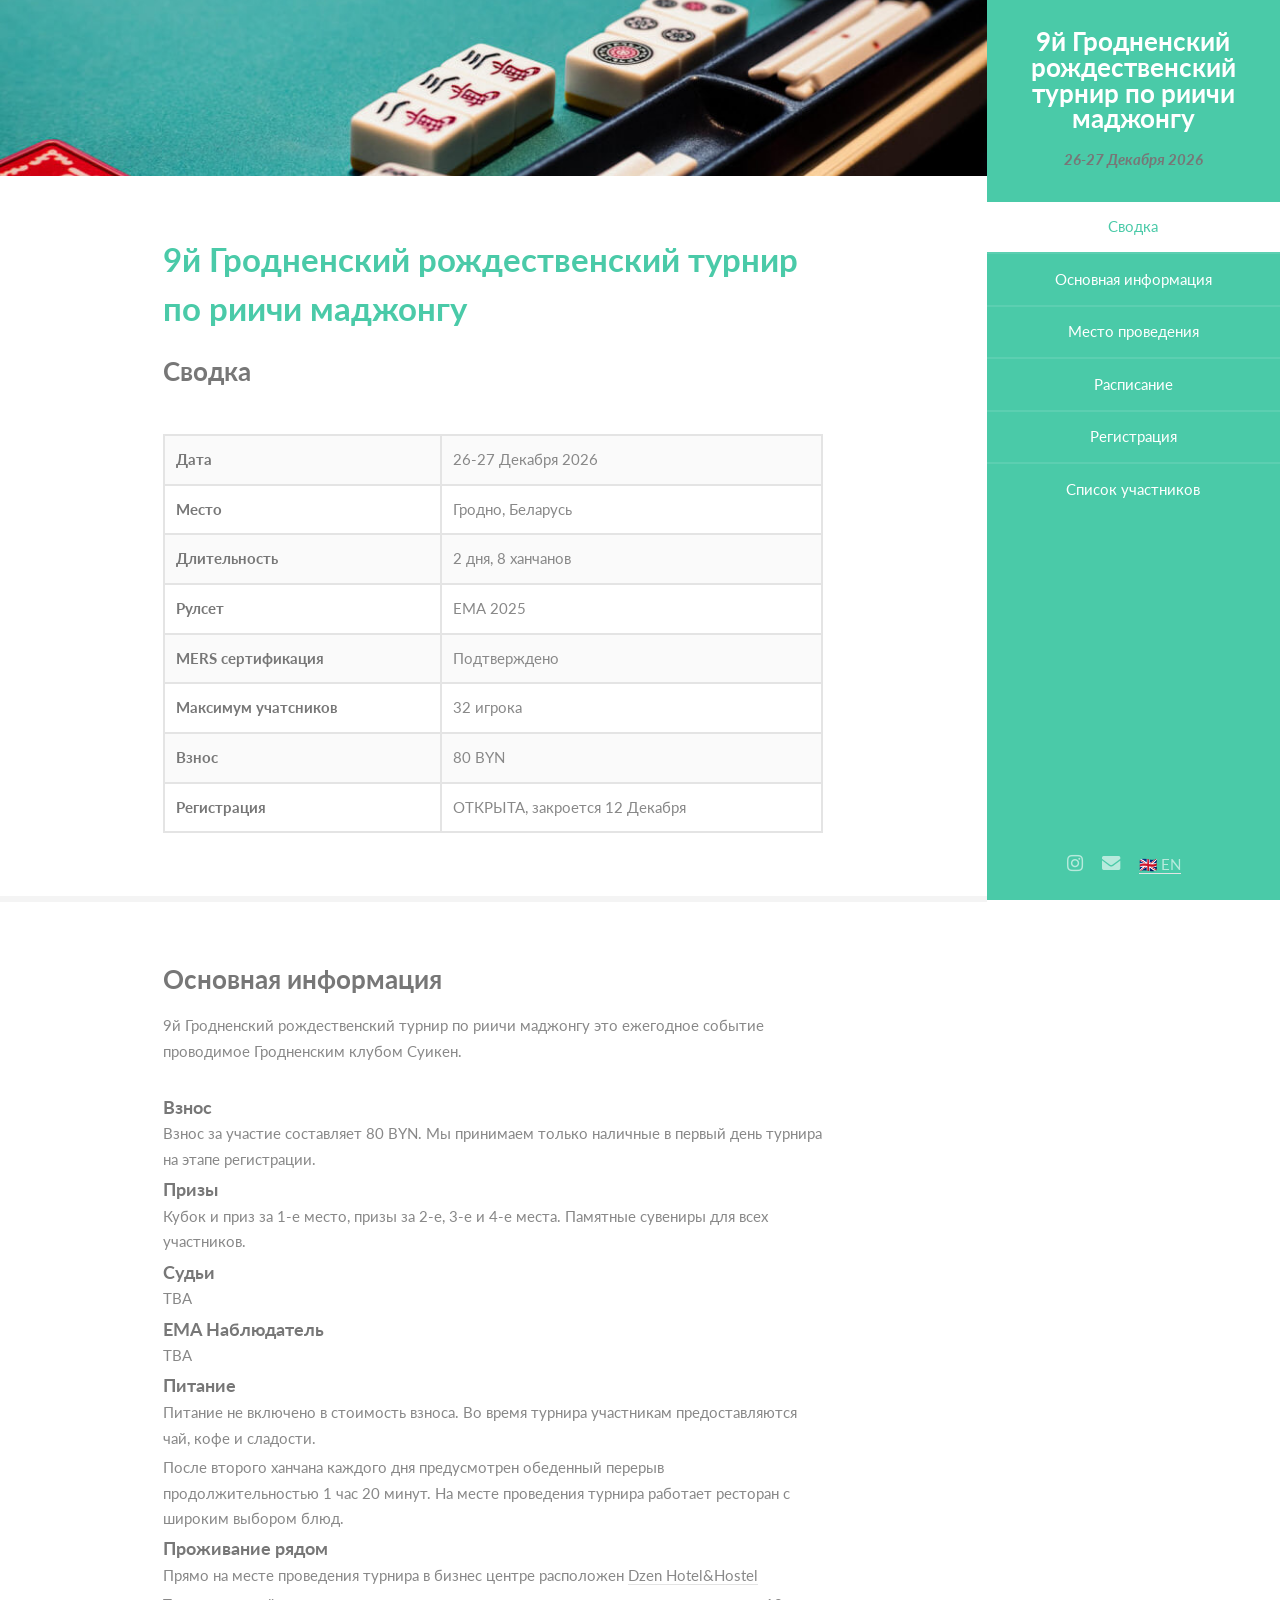
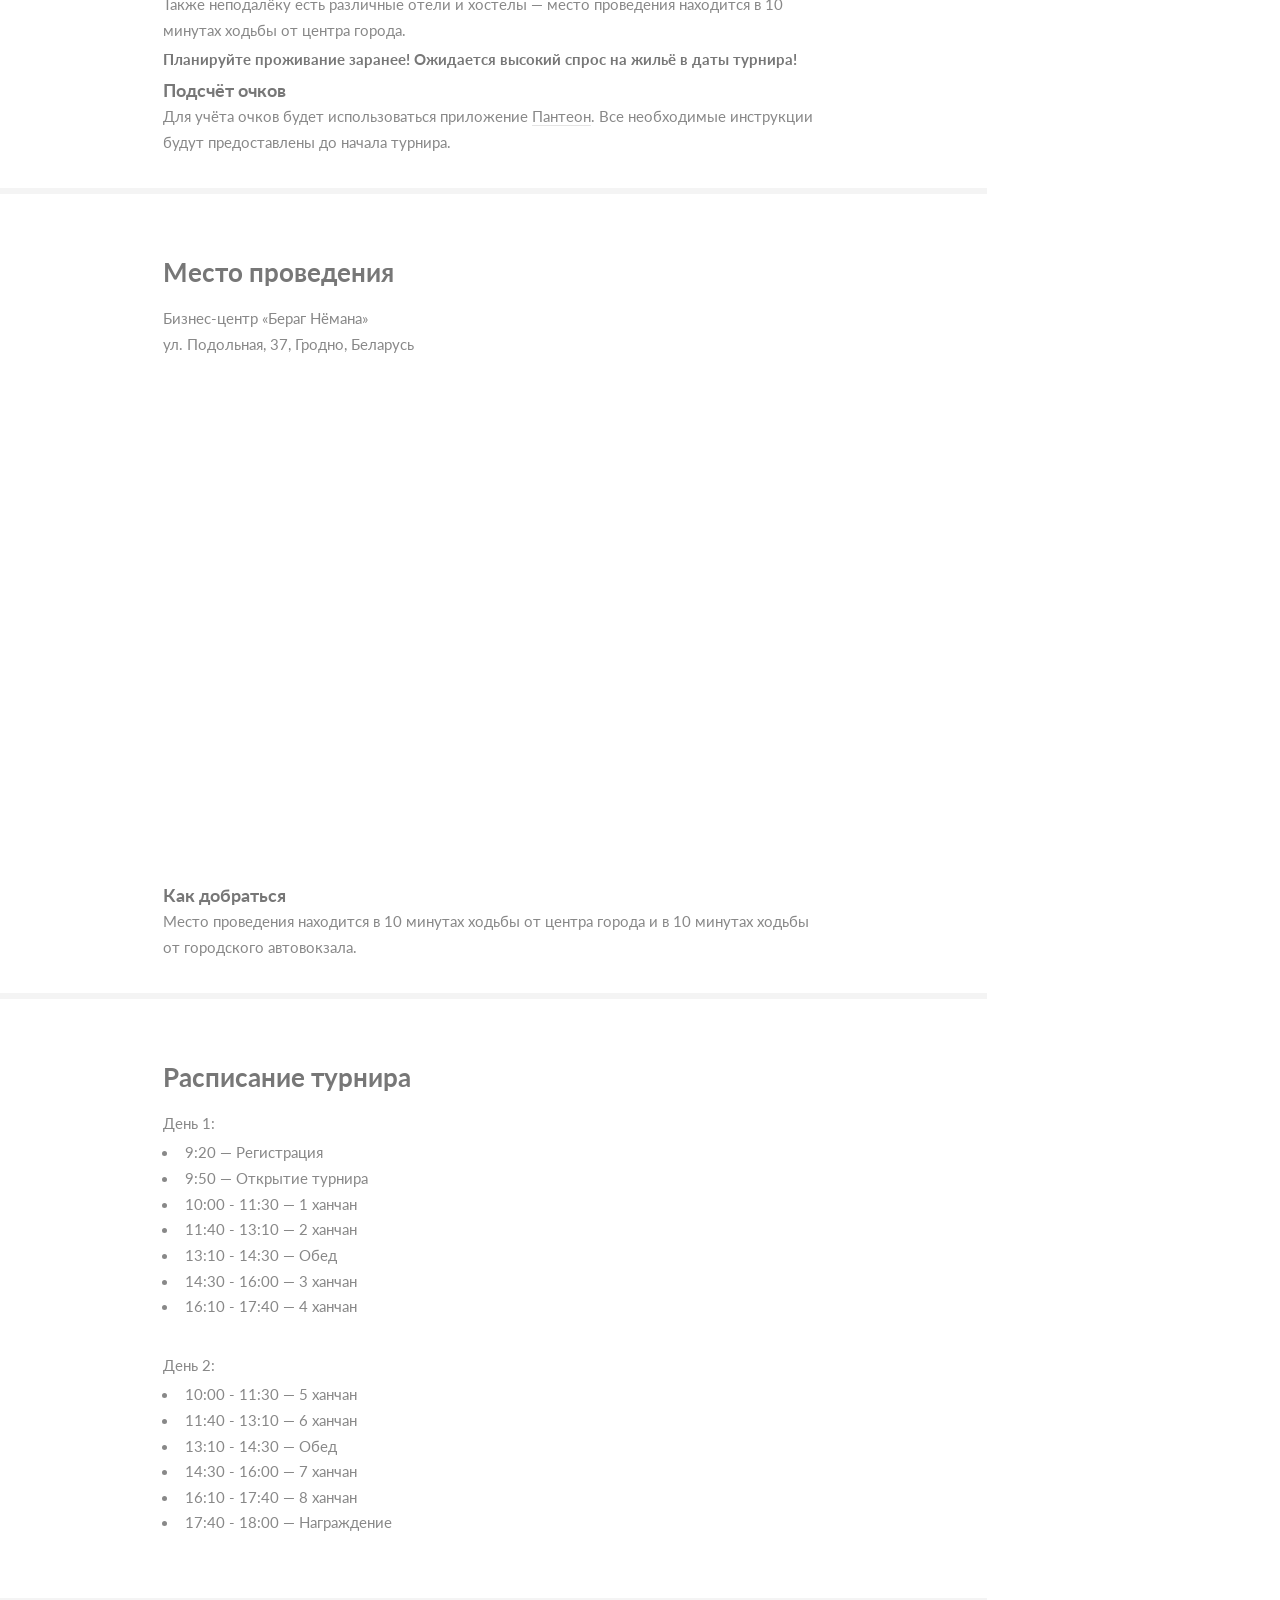
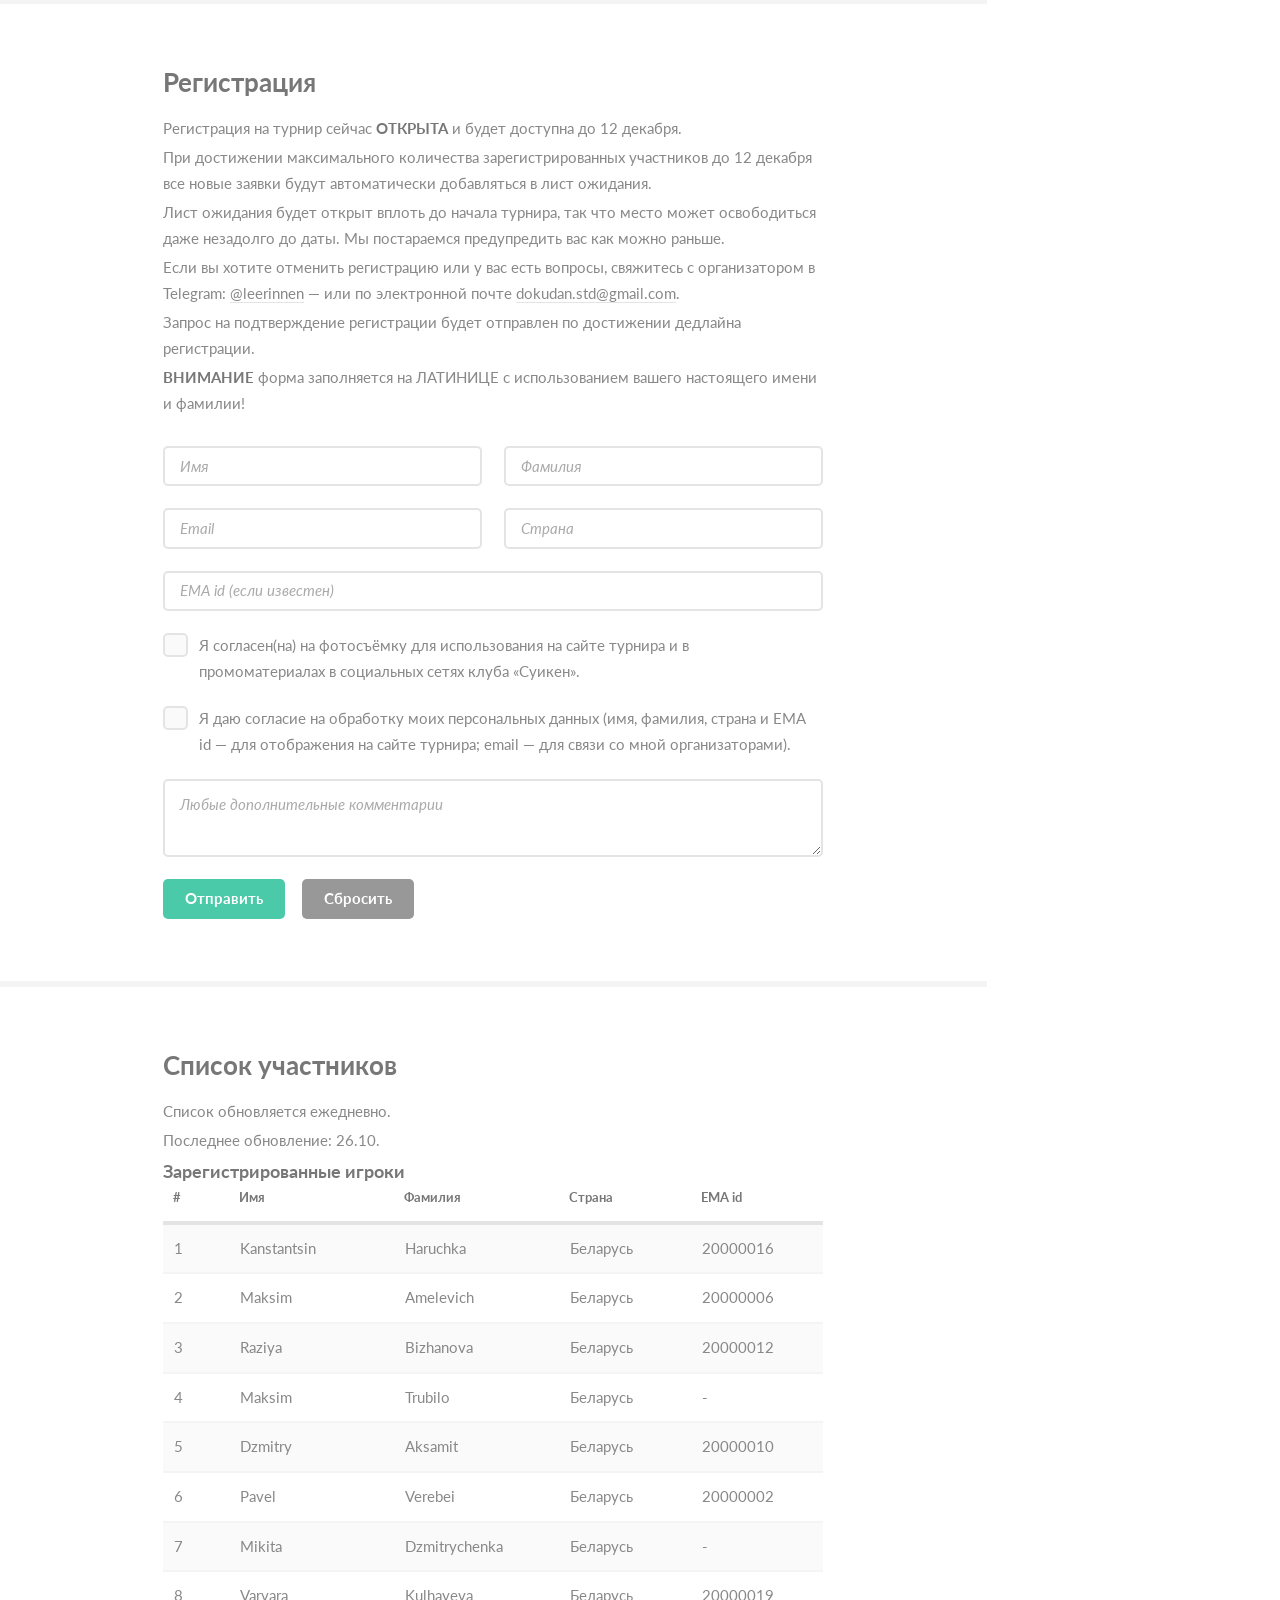
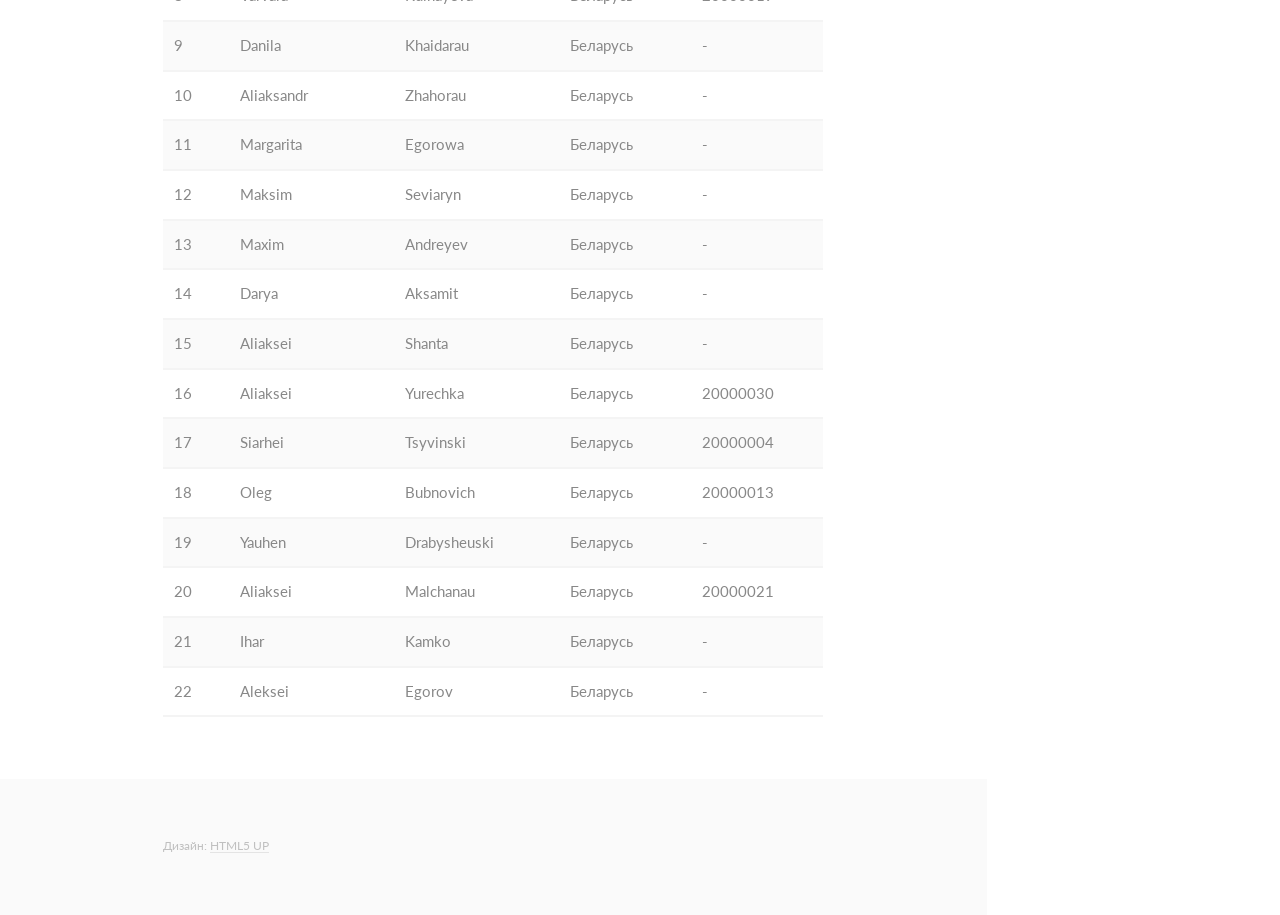
==== ru/index.html @ 6c70ebb4 "Add files via upload Update 26/10" ====
<!DOCTYPE HTML>
<!--
	Read Only by HTML5 UP
	html5up.net | @ajlkn
	Free for personal and commercial use under the CCA 3.0 license (html5up.net/license)
-->
<html>

<head>
	<title>9й Гродненский рождественский турнир по риичи маджонгу</title>
	<meta charset="utf-8" />
	<meta name="viewport" content="width=device-width, initial-scale=1, user-scalable=no" />
	<link rel="stylesheet" href="../assets/css/main.css" />
</head>

<body class="is-preload">

	<!-- Header -->
	<section id="header">
		<header>
			<!--<span class="image avatar"><img src="../images/avatar.jpg" alt="" /></span> -->
			<h1 id="logo"><a href="#">9й Гродненский рождественский турнир по риичи маджонгу</a></h1>
			<p><strong>26-27 Декабря 2026</strong>
			</p>
		</header>
		<nav id="nav">
			<ul>
				<li><a href="#one" class="active">Сводка</a></li>
				<li><a href="#two">Основная информация</a></li>
				<li><a href="#three">Место проведения</a></li>
				<li><a href="#four">Расписание</a></li>
				<li><a href="#five">Регистрация</a></li>
				<li><a href="#six">Список участников</a></li>
			</ul>
		</nav>
		
		<footer>
			<ul class="icons">
				<li><a href="https://www.instagram.com/suiken_hrodna?psln=NmI4Z3VzZnFoa2o2" class="icon brands fa-instagram" target="_blank"><span class="label">Instagram</span></a></li>
				<li><a href="mailto:dokudan.std@gmail.com" class="icon solid fa-envelope"><span class="label">Email</span></a></li>
                <li><a href="/tournament/index.html" class="lang-switch">🇬🇧 EN</a></li>
                <li><a href="/ru/index.html" class="lang-switch"></a></li>
			</ul>
		</footer> 
	</section>

	<!-- Wrapper -->
	<div id="wrapper">

		<!-- Main -->
		<div id="main">

			<!-- One -->
			<section id="one">

				<div class="image main" data-position="center">
					<img src="../images/p2.jpg" alt="" />
				</div>

				<div class="container">
					<header class="major">
						<h2>9й Гродненский рождественский турнир по риичи маджонгу</h2>
						<p>Сводка</p>
					</header>

					<div class="table-wrapper">
						<table class="alt">
							<thead>
								<tr>

								</tr>
							</thead>
							<tbody>
								<tr>
									<td><b>Дата</b></td>
									<td>26-27 Декабря 2026</td>
								</tr>
								<tr>
									<td><b>Место</b></td>
									<td>Гродно, Беларусь</td>
								</tr>
								<tr>
									<td><b>Длительность</b></td>
									<td>2 дня, 8 ханчанов</td>
								</tr>
								<tr>
									<td><b>Рулсет</b></td>
									<td>ЕМА 2025</td>
								</tr>
								<tr>
									<td><b>MERS сертификация</b></td>
									<td>Подтверждено</td>
								</tr>

								<tr>
									<td><b>Максимум учатсников</b></td>
									<td>32 игрока</td>
								</tr>
								<tr>
									<td><b>Взнос</b></td>
									<td>80 BYN</td>
								</tr>
								<tr>
									<td><b>Регистрация</b></td>
									<td>ОТКРЫТА, закроется 12 Декабря</td>
								</tr>


							</tbody>
							<!--
							<tfoot>
								<tr>
									<td colspan="2"></td>
									<td>0</td>
								</tr>
							</tfoot>
						-->
						</table>
					</div>

				</div>
			</section>

			<!-- Two -->
			<section id="two">
				<div class="container">
					<h3>Основная информация</h3>
					<p>9й Гродненский рождественский турнир по риичи маджонгу это ежегодное событие проводимое Гродненским клубом Суикен.</p>
					<br>
					<h4>Взнос</h4>
					<p>Взнос за участие составляет 80 BYN. Мы принимаем только наличные в первый день турнира на этапе регистрации.</p>
					<h4>Призы</h4>
					<p>Кубок и приз за 1-е место, призы за 2-е, 3-е и 4-е места. Памятные сувениры для всех участников.</p>
					<h4>Судьи</h4>
					<p>TBA</p>
					<h4>EMA Наблюдатель</h4>
					<p>TBA</p>
					<h4>Питание</h4>
					<p>Питание не включено в стоимость взноса. Во время турнира участникам предоставляются чай, кофе и сладости.</p>
					<p>После второго ханчана каждого дня предусмотрен обеденный перерыв продолжительностью 1 час 20 минут. На месте проведения турнира работает ресторан с широким выбором блюд. </p>
					<h4>Проживание рядом</h4>
					<p>Прямо на месте проведения турнира в бизнес центре расположен <a href="http://dzenhotel.by/">Dzen Hotel&Hostel</a></p>
					<p>Также неподалёку есть различные отели и хостелы — место проведения находится в 10 минутах ходьбы от центра города.</p>
					<p><b>Планируйте проживание заранее! Ожидается высокий спрос на жильё в даты турнира! </b></p>
					<h4>Подсчёт очков</h4>
					<p>Для учёта очков будет использоваться приложение <a href="https://riichimahjong.org/en">Пантеон</a>. Все необходимые инструкции будут предоставлены до начала турнира. </p>
					
				</div>
			</section>

			<!-- Three -->
			<section id="three">
				<div class="container">
					<h3>Место проведения</h3>					
					<p>Бизнес-центр «Бераг Нёмана»<br />
						ул. Подольная, 37, Гродно, Беларусь
					</p>
					<iframe
						class="map-embed"
						src="https://www.google.com/maps/embed?pb=!1m18!1m12!1m3!1d8422.74753969544!2d23.828236775770844!3d53.67275653470226!2m3!1f0!2f0!3f0!3m2!1i1024!2i768!4f13.1!3m3!1m2!1s0x46dfd733f5f4d7ab%3A0x981e9e6670be1e21!2z0JHQldCg0JXQkyDQndCV0JzQkNCd0JA!5e0!3m2!1sen!2sby!4v1790078190186!5m2!1sen!2sby"
						style="border:0;" allowfullscreen="" loading="lazy"
						referrerpolicy="strict-origin-when-cross-origin"></iframe>
					
					<br>
					<h4>Как добраться</h4>
					<p>Место проведения находится в 10 минутах ходьбы от центра города и в 10 минутах ходьбы от городского автовокзала.</p>
				</div>

			</section>

			<section id="four">
				<div class="container">
					<h3>Расписание турнира</h3>
					<p>День 1:</p>
					<ul>
						<li>9:20 — Регистрация</li>
						<li>9:50 — Открытие турнира</li>
						<li>10:00 - 11:30 — 1 ханчан</li>
						<li>11:40 - 13:10 — 2 ханчан</li>
						<li>13:10 - 14:30 — Обед</li>
						<li>14:30 - 16:00 — 3 ханчан</li>
						<li>16:10 - 17:40 — 4 ханчан</li>
					</ul>
					<p>День 2:</p>
					<ul>
						<li>10:00 - 11:30 — 5 ханчан</li>
						<li>11:40 - 13:10 — 6 ханчан</li>
						<li>13:10 - 14:30 — Обед</li>
						<li>14:30 - 16:00 — 7 ханчан</li>
						<li>16:10 - 17:40 — 8 ханчан</li>
						<li>17:40 - 18:00 — Награждение</li>
					</ul>
				</div>
			</section>

			<!-- Four -->
			<section id="five">
				<div class="container">
					<h3>Регистрация</h3>
					<p>Регистрация на турнир сейчас <b>ОТКРЫТА</b> и будет доступна до 12 декабря.</p>
					<p>При достижении максимального количества зарегистрированных участников до 12 декабря все новые заявки будут автоматически добавляться в лист ожидания.</p>
					<p>Лист ожидания будет открыт вплоть до начала турнира, так что место может освободиться даже незадолго до даты. Мы постараемся предупредить вас как можно раньше.</p>
					<p>Если вы хотите отменить регистрацию или у вас есть вопросы, свяжитесь с организатором в Telegram: <a href="https://telegram.me/leerinnen">@leerinnen</a> — или по электронной почте <a href="mailto:dokudan.std@gmail.com">dokudan.std@gmail.com</a>.</p>
					<p>Запрос на подтверждение регистрации будет отправлен по достижении дедлайна регистрации.</p>
					<p><b>ВНИМАНИЕ</b> форма заполняется на ЛАТИНИЦЕ с использованием вашего настоящего имени и фамилии!</p>
                    <br>



					<form method="post" action="https://formspree.io/f/myekbjgj">
						<div class="row gtr-uniform">
							<div class="col-6 col-12-xsmall"><input type="text" name="fname" id="fname"
									placeholder="Имя" required/></div>
							<div class="col-6 col-12-xsmall"><input type="text" name="lname" id="lname"
									placeholder="Фамилия" required/></div>
							<div class="col-6 col-12-xsmall"><input type="email" name="email" id="email"
									placeholder="Email" required/></div>
							<div class="col-6 col-12-xsmall"><input type="text" name="country" id="name"
									placeholder="Страна" required/></div>
							<div class="col-12"><input type="text" name="emaid" id="emaid"
									placeholder="EMA id (если известен)" /></div>			
							<div class="col-12">
								<input type="checkbox" name="rules" id="rules" unchecked required/>
								<label for="rules">Я согласен(на) на фотосъёмку для использования на сайте турнира и в промоматериалах в социальных сетях клуба «Суикен».</label>
							</div>
							<div class="col-12">
								<input type="checkbox" name="personald" id="personald" unchecked required/>
								<label for="personald">Я даю согласие на обработку моих персональных данных (имя, фамилия, страна и EMA id — для отображения на сайте турнира; email — для связи со мной организаторами).</label>
							</div>
							<div class="col-12"><textarea name="message" id="message" placeholder="Любые дополнительные комментарии"
									rows="2"></textarea></div>
							<div class="col-12">
								<ul class="actions">
									<li><input type="submit" class="primary" value="Отправить" /></li>
									<li><input type="reset" value="Сбросить" /></li>
								</ul>
							</div>
						</div>
					</form>
					
				</div>
			</section>
			<section id="six">
				<div class="container">
					<h3>Список участников</h3>
					<p>Список обновляется ежедневно.</p>
					<p>Последнее обновление: 26.10.</p>
					<h4>Зарегистрированные игроки</h4>
					<div class="table-wrapper">
						<table>
							<colgroup>
								<col style="width: 10%;">
								<col style="width: 25%;">
								<col style="width: 25%;">
								<col style="width: 20%;">
								<col style="width: 20%;">
							</colgroup>
							<thead>
								<tr>
									<th>#</th>
									<th>Имя</th>
									<th>Фамилия</th>
									<th>Страна</th>
									<th>EMA id</th>
								</tr>
							</thead>
							<tbody>
								<tr>
									<td>1</td>
									<td>Kanstantsin</td>
									<td>Haruchka</td>
									<td>Беларусь</td>
									<td>20000016</td>
								</tr>
								<tr>
									<td>2</td>
									<td>Maksim</td>
									<td>Amelevich</td>
									<td>Беларусь</td>
									<td>20000006</td>
								</tr>
								<tr>
									<td>3</td>
									<td>Raziya</td>
									<td>Bizhanova</td>
									<td>Беларусь</td>
									<td>20000012</td>
								</tr>
								<tr>
									<td>4</td>
									<td>Maksim</td>
									<td>Trubilo</td>
									<td>Беларусь</td>
									<td>-</td>
								</tr>
								<tr>
									<td>5</td>
									<td>Dzmitry</td>
									<td>Aksamit</td>
									<td>Беларусь</td>
									<td>20000010</td>
								</tr>
								<tr>
									<td>6</td>
									<td>Pavel</td>
									<td>Verebei</td>
									<td>Беларусь</td>
									<td>20000002</td>
								</tr>
								<tr>
									<td>7</td>
									<td>Mikita</td>
									<td>Dzmitrychenka</td>
									<td>Беларусь</td>
									<td>-</td>
								</tr>
								<tr>
									<td>8</td>
									<td>Varvara</td>
									<td>Kulhayeva</td>
									<td>Беларусь</td>
									<td>20000019</td>
								</tr>
								<tr>
									<td>9</td>
									<td>Danila</td>
									<td>Khaidarau</td>
									<td>Беларусь</td>
									<td>-</td>
								</tr>
								<tr>
									<td>10</td>
									<td>Aliaksandr</td>
									<td>Zhahorau</td>
									<td>Беларусь</td>
									<td>-</td>
								</tr>
								<!--
									-->
								<tr>
									<td>11</td>
									<td>Margarita</td>
									<td>Egorowa</td>
									<td>Беларусь</td>
									<td>-</td>
								</tr>
								<tr>
									<td>12</td>
									<td>Maksim</td>
									<td>Seviaryn</td>
									<td>Беларусь</td>
									<td>-</td>
								</tr>
								<!--
								
								-->
								<tr>
									<td>13</td>
									<td>Maxim</td>
									<td>Andreyev</td>
									<td>Беларусь</td>
									<td>-</td>
								</tr>
								<tr>
									<td>14</td>
									<td>Darya</td>
									<td>Aksamit</td>
									<td>Беларусь</td>
									<td>-</td>
								</tr>
								<tr>
									<td>15</td>
									<td>Aliaksei</td>
									<td>Shanta</td>
									<td>Беларусь</td>
									<td>-</td>
								</tr>
								<tr>
									<td>16</td>
									<td>Aliaksei</td>
									<td>Yurechka</td>
									<td>Беларусь</td>
									<td>20000030</td>
								</tr>
								<tr>
									<td>17</td>
									<td>Siarhei</td>
									<td>Tsyvinski</td>
									<td>Беларусь</td>
									<td>20000004</td>
								</tr>
								<tr>
									<td>18</td>
									<td>Oleg</td>
									<td>Bubnovich</td>
									<td>Беларусь</td>
									<td>20000013</td>
								</tr>
								<!--
								-->
								<tr>
									<td>19</td>
									<td>Yauhen</td>
									<td>Drabysheuski</td>
									<td>Беларусь</td>
									<td>-</td>
								</tr>
								<!--
							-->
								<tr>
									<td>20</td>
									<td>Aliaksei</td>
									<td>Malchanau</td>
									<td>Беларусь</td>
									<td>20000021</td>
								</tr>
								<!--
							-->
								<tr>
									<td>21</td>
									<td>Ihar</td>
									<td>Kamko</td>
									<td>Беларусь</td>
									<td>-</td>
								</tr>
								<!--
							-->
									<td>22</td>
									<td>Aleksei</td>
									<td>Egorov</td>
									<td>Беларусь</td>
									<td>-</td>
								</tr>
								<!--
							-->
							</tbody>
						</table>
					</div>
				</div>
				
			</section>
			<!-- Five -->


		</div>

		<!-- Footer -->
		<section id="footer">
			<div class="container">
				<ul class="copyright">
					<!--<li>&copy; Untitled. All rights reserved.</li>-->
					<li>Дизайн: <a href="http://html5up.net">HTML5 UP</a></li>
				</ul>
			</div>
		</section>

	</div>

	<!-- Scripts -->
	<script src="../assets/js/jquery.min.js"></script>
	<script src="../assets/js/jquery.scrollex.min.js"></script>
	<script src="../assets/js/jquery.scrolly.min.js"></script>
	<script src="../assets/js/browser.min.js"></script>
	<script src="../assets/js/breakpoints.min.js"></script>
	<script src="../assets/js/util.js"></script>
	<script src="../assets/js/main.js"></script>

</body>

</html>
---- assets/css/main.css ----
@import url("fontawesome-all.min.css");
@import url("https://fonts.googleapis.com/css?family=Lato:400,400italic,700,700italic|Source+Code+Pro:400");

/*
	Read Only by HTML5 UP
	html5up.net | @ajlkn
	Free for personal and commercial use under the CCA 3.0 license (html5up.net/license)
*/

html,
body,
div,
span,
applet,
object,
iframe,
h1,
h2,
h3,
h4,
h5,
h6,
p,
blockquote,
pre,
a,
abbr,
acronym,
address,
big,
cite,
code,
del,
dfn,
em,
img,
ins,
kbd,
q,
s,
samp,
small,
strike,
strong,
sub,
sup,
tt,
var,
b,
u,
i,
center,
dl,
dt,
dd,
ol,
ul,
li,
fieldset,
form,
label,
legend,
table,
caption,
tbody,
tfoot,
thead,
tr,
th,
td,
article,
aside,
canvas,
details,
embed,
figure,
figcaption,
footer,
header,
hgroup,
menu,
nav,
output,
ruby,
section,
summary,
time,
mark,
audio,
video {
	margin: 0;
	padding: 0;
	border: 0;
	font-size: 100%;
	font: inherit;
	vertical-align: baseline;
}

article,
aside,
details,
figcaption,
figure,
footer,
header,
hgroup,
menu,
nav,
section {
	display: block;
}

body {
	line-height: 1;
}

ol,
ul {
	list-style: none;
}

blockquote,
q {
	quotes: none;
}

blockquote:before,
blockquote:after,
q:before,
q:after {
	content: '';
	content: none;
}

table {
	border-collapse: collapse;
	border-spacing: 0;
}

body {
	-webkit-text-size-adjust: none;
}

mark {
	background-color: transparent;
	color: inherit;
}

input::-moz-focus-inner {
	border: 0;
	padding: 0;
}

input,
select,
textarea {
	-moz-appearance: none;
	-webkit-appearance: none;
	-ms-appearance: none;
	appearance: none;
}

/* Basic */

html {
	box-sizing: border-box;
}

*,
*:before,
*:after {
	box-sizing: inherit;
}

body {
	background: #fff;
}

body.is-preload *,
body.is-preload *:before,
body.is-preload *:after {
	-moz-animation: none !important;
	-webkit-animation: none !important;
	-ms-animation: none !important;
	animation: none !important;
	-moz-transition: none !important;
	-webkit-transition: none !important;
	-ms-transition: none !important;
	transition: none !important;
}

body,
input,
select,
textarea {
	color: #888;
	font-family: "Lato", sans-serif;
	font-size: 16pt;
	font-weight: 400;
	line-height: 1.75em;
}

a {
	-moz-transition: color 0.2s ease-in-out, border-color 0.2s ease-in-out;
	-webkit-transition: color 0.2s ease-in-out, border-color 0.2s ease-in-out;
	-ms-transition: color 0.2s ease-in-out, border-color 0.2s ease-in-out;
	transition: color 0.2s ease-in-out, border-color 0.2s ease-in-out;
	border-bottom: solid 1px #e4e4e4;
	color: inherit;
	text-decoration: none;
}

a:hover {
	border-bottom-color: transparent;
	color: #4acaa8 !important;
}

strong,
b {
	color: #777;
	font-weight: 700;
}

em,
i {
	font-style: italic;
}

p {
	margin: 0 0 0.25em 0;
}

h1,
h2,
h3,
h4,
h5,
h6 {
	color: #777;
	font-weight: 700;
	line-height: 1em;
	margin: 0 0 0.5625em 0;
}

h1 a,
h2 a,
h3 a,
h4 a,
h5 a,
h6 a {
	border: 0;
	color: inherit;
	text-decoration: none;
}

h2 {
	font-size: 2em;
	line-height: 1.5em;
}

h3 {
	font-size: 1.75em;
	line-height: 1.5em;
}

h4 {
	font-size: 1.25em;
	line-height: 1.5em;
	margin: 0 0 0 0;
}

h5 {
	font-size: 0.9em;
	line-height: 1.5em;
}

h6 {
	font-size: 0.7em;
	line-height: 1.5em;
}

sub {
	font-size: 0.8em;
	position: relative;
	top: 0.5em;
}

sup {
	font-size: 0.8em;
	position: relative;
	top: -0.5em;
}

hr {
	border: 0;
	border-bottom: solid 2px #f4f4f4;
	margin: 2.25em 0;
}

hr.major {
	margin: 3.375em 0;
}

blockquote {
	border-left: solid 8px #e4e4e4;
	font-style: italic;
	margin: 0 0 2.25em 0;
	padding: 0.5em 0 0.5em 2em;
}

code {
	background: #555;
	border-radius: 5px;
	color: #fff;
	font-family: "Source Code Pro", monospace;
	font-size: 0.9em;
	margin: 0 0.25em;
	padding: 0.25em 0.65em;
}

pre {
	font-family: "Source Code Pro", monospace;
	font-size: 0.9em;
	margin: 0 0 2.25em 0;
}

pre code {
	-webkit-overflow-scrolling: touch;
	display: block;
	line-height: 1.5em;
	overflow-x: auto;
	padding: 1em 1.5em;
}

.align-left {
	text-align: left;
}

.align-center {
	text-align: center;
}

.align-right {
	text-align: right;
}

/* Row */

.row {
	display: flex;
	flex-wrap: wrap;
	box-sizing: border-box;
	align-items: stretch;
}

.row>* {
	box-sizing: border-box;
}

.row.gtr-uniform>*> :last-child {
	margin-bottom: 0;
}

.row.aln-left {
	justify-content: flex-start;
}

.row.aln-center {
	justify-content: center;
}

.row.aln-right {
	justify-content: flex-end;
}

.row.aln-top {
	align-items: flex-start;
}

.row.aln-middle {
	align-items: center;
}

.row.aln-bottom {
	align-items: flex-end;
}

.row>.imp {
	order: -1;
}

.row>.col-1 {
	width: 8.33333%;
}

.row>.off-1 {
	margin-left: 8.33333%;
}

.row>.col-2 {
	width: 16.66667%;
}

.row>.off-2 {
	margin-left: 16.66667%;
}

.row>.col-3 {
	width: 25%;
}

.row>.off-3 {
	margin-left: 25%;
}

.row>.col-4 {
	width: 33.33333%;
}

.row>.off-4 {
	margin-left: 33.33333%;
}

.row>.col-5 {
	width: 41.66667%;
}

.row>.off-5 {
	margin-left: 41.66667%;
}

.row>.col-6 {
	width: 50%;
}

.row>.off-6 {
	margin-left: 50%;
}

.row>.col-7 {
	width: 58.33333%;
}

.row>.off-7 {
	margin-left: 58.33333%;
}

.row>.col-8 {
	width: 66.66667%;
}

.row>.off-8 {
	margin-left: 66.66667%;
}

.row>.col-9 {
	width: 75%;
}

.row>.off-9 {
	margin-left: 75%;
}

.row>.col-10 {
	width: 83.33333%;
}

.row>.off-10 {
	margin-left: 83.33333%;
}

.row>.col-11 {
	width: 91.66667%;
}

.row>.off-11 {
	margin-left: 91.66667%;
}

.row>.col-12 {
	width: 100%;
}

.row>.off-12 {
	margin-left: 100%;
}

.row.gtr-0 {
	margin-top: 0;
	margin-left: 0em;
}

.row.gtr-0>* {
	padding: 0 0 0 0em;
}

.row.gtr-0.gtr-uniform {
	margin-top: 0em;
}

.row.gtr-0.gtr-uniform>* {
	padding-top: 0em;
}

.row.gtr-25 {
	margin-top: 0;
	margin-left: -0.5em;
}

.row.gtr-25>* {
	padding: 0 0 0 0.5em;
}

.row.gtr-25.gtr-uniform {
	margin-top: -0.5em;
}

.row.gtr-25.gtr-uniform>* {
	padding-top: 0.5em;
}

.row.gtr-50 {
	margin-top: 0;
	margin-left: -1em;
}

.row.gtr-50>* {
	padding: 0 0 0 1em;
}

.row.gtr-50.gtr-uniform {
	margin-top: -1em;
}

.row.gtr-50.gtr-uniform>* {
	padding-top: 1em;
}

.row {
	margin-top: 0;
	margin-left: -2em;
}

.row>* {
	padding: 0 0 0 2em;
}

.row.gtr-uniform {
	margin-top: -2em;
}

.row.gtr-uniform>* {
	padding-top: 2em;
}

.row.gtr-150 {
	margin-top: 0;
	margin-left: -3em;
}

.row.gtr-150>* {
	padding: 0 0 0 3em;
}

.row.gtr-150.gtr-uniform {
	margin-top: -3em;
}

.row.gtr-150.gtr-uniform>* {
	padding-top: 3em;
}

.row.gtr-200 {
	margin-top: 0;
	margin-left: -4em;
}

.row.gtr-200>* {
	padding: 0 0 0 4em;
}

.row.gtr-200.gtr-uniform {
	margin-top: -4em;
}

.row.gtr-200.gtr-uniform>* {
	padding-top: 4em;
}

@media screen and (max-width: 1680px) {

	.row {
		display: flex;
		flex-wrap: wrap;
		box-sizing: border-box;
		align-items: stretch;
	}

	.row>* {
		box-sizing: border-box;
	}

	.row.gtr-uniform>*> :last-child {
		margin-bottom: 0;
	}

	.row.aln-left {
		justify-content: flex-start;
	}

	.row.aln-center {
		justify-content: center;
	}

	.row.aln-right {
		justify-content: flex-end;
	}

	.row.aln-top {
		align-items: flex-start;
	}

	.row.aln-middle {
		align-items: center;
	}

	.row.aln-bottom {
		align-items: flex-end;
	}

	.row>.imp-xlarge {
		order: -1;
	}

	.row>.col-1-xlarge {
		width: 8.33333%;
	}

	.row>.off-1-xlarge {
		margin-left: 8.33333%;
	}

	.row>.col-2-xlarge {
		width: 16.66667%;
	}

	.row>.off-2-xlarge {
		margin-left: 16.66667%;
	}

	.row>.col-3-xlarge {
		width: 25%;
	}

	.row>.off-3-xlarge {
		margin-left: 25%;
	}

	.row>.col-4-xlarge {
		width: 33.33333%;
	}

	.row>.off-4-xlarge {
		margin-left: 33.33333%;
	}

	.row>.col-5-xlarge {
		width: 41.66667%;
	}

	.row>.off-5-xlarge {
		margin-left: 41.66667%;
	}

	.row>.col-6-xlarge {
		width: 50%;
	}

	.row>.off-6-xlarge {
		margin-left: 50%;
	}

	.row>.col-7-xlarge {
		width: 58.33333%;
	}

	.row>.off-7-xlarge {
		margin-left: 58.33333%;
	}

	.row>.col-8-xlarge {
		width: 66.66667%;
	}

	.row>.off-8-xlarge {
		margin-left: 66.66667%;
	}

	.row>.col-9-xlarge {
		width: 75%;
	}

	.row>.off-9-xlarge {
		margin-left: 75%;
	}

	.row>.col-10-xlarge {
		width: 83.33333%;
	}

	.row>.off-10-xlarge {
		margin-left: 83.33333%;
	}

	.row>.col-11-xlarge {
		width: 91.66667%;
	}

	.row>.off-11-xlarge {
		margin-left: 91.66667%;
	}

	.row>.col-12-xlarge {
		width: 100%;
	}

	.row>.off-12-xlarge {
		margin-left: 100%;
	}

	.row.gtr-0 {
		margin-top: 0;
		margin-left: 0em;
	}

	.row.gtr-0>* {
		padding: 0 0 0 0em;
	}

	.row.gtr-0.gtr-uniform {
		margin-top: 0em;
	}

	.row.gtr-0.gtr-uniform>* {
		padding-top: 0em;
	}

	.row.gtr-25 {
		margin-top: 0;
		margin-left: -0.5em;
	}

	.row.gtr-25>* {
		padding: 0 0 0 0.5em;
	}

	.row.gtr-25.gtr-uniform {
		margin-top: -0.5em;
	}

	.row.gtr-25.gtr-uniform>* {
		padding-top: 0.5em;
	}

	.row.gtr-50 {
		margin-top: 0;
		margin-left: -1em;
	}

	.row.gtr-50>* {
		padding: 0 0 0 1em;
	}

	.row.gtr-50.gtr-uniform {
		margin-top: -1em;
	}

	.row.gtr-50.gtr-uniform>* {
		padding-top: 1em;
	}

	.row {
		margin-top: 0;
		margin-left: -2em;
	}

	.row>* {
		padding: 0 0 0 2em;
	}

	.row.gtr-uniform {
		margin-top: -2em;
	}

	.row.gtr-uniform>* {
		padding-top: 2em;
	}

	.row.gtr-150 {
		margin-top: 0;
		margin-left: -3em;
	}

	.row.gtr-150>* {
		padding: 0 0 0 3em;
	}

	.row.gtr-150.gtr-uniform {
		margin-top: -3em;
	}

	.row.gtr-150.gtr-uniform>* {
		padding-top: 3em;
	}

	.row.gtr-200 {
		margin-top: 0;
		margin-left: -4em;
	}

	.row.gtr-200>* {
		padding: 0 0 0 4em;
	}

	.row.gtr-200.gtr-uniform {
		margin-top: -4em;
	}

	.row.gtr-200.gtr-uniform>* {
		padding-top: 4em;
	}

}

@media screen and (max-width: 1280px) {

	.row {
		display: flex;
		flex-wrap: wrap;
		box-sizing: border-box;
		align-items: stretch;
	}

	.row>* {
		box-sizing: border-box;
	}

	.row.gtr-uniform>*> :last-child {
		margin-bottom: 0;
	}

	.row.aln-left {
		justify-content: flex-start;
	}

	.row.aln-center {
		justify-content: center;
	}

	.row.aln-right {
		justify-content: flex-end;
	}

	.row.aln-top {
		align-items: flex-start;
	}

	.row.aln-middle {
		align-items: center;
	}

	.row.aln-bottom {
		align-items: flex-end;
	}

	.row>.imp-large {
		order: -1;
	}

	.row>.col-1-large {
		width: 8.33333%;
	}

	.row>.off-1-large {
		margin-left: 8.33333%;
	}

	.row>.col-2-large {
		width: 16.66667%;
	}

	.row>.off-2-large {
		margin-left: 16.66667%;
	}

	.row>.col-3-large {
		width: 25%;
	}

	.row>.off-3-large {
		margin-left: 25%;
	}

	.row>.col-4-large {
		width: 33.33333%;
	}

	.row>.off-4-large {
		margin-left: 33.33333%;
	}

	.row>.col-5-large {
		width: 41.66667%;
	}

	.row>.off-5-large {
		margin-left: 41.66667%;
	}

	.row>.col-6-large {
		width: 50%;
	}

	.row>.off-6-large {
		margin-left: 50%;
	}

	.row>.col-7-large {
		width: 58.33333%;
	}

	.row>.off-7-large {
		margin-left: 58.33333%;
	}

	.row>.col-8-large {
		width: 66.66667%;
	}

	.row>.off-8-large {
		margin-left: 66.66667%;
	}

	.row>.col-9-large {
		width: 75%;
	}

	.row>.off-9-large {
		margin-left: 75%;
	}

	.row>.col-10-large {
		width: 83.33333%;
	}

	.row>.off-10-large {
		margin-left: 83.33333%;
	}

	.row>.col-11-large {
		width: 91.66667%;
	}

	.row>.off-11-large {
		margin-left: 91.66667%;
	}

	.row>.col-12-large {
		width: 100%;
	}

	.row>.off-12-large {
		margin-left: 100%;
	}

	.row.gtr-0 {
		margin-top: 0;
		margin-left: 0em;
	}

	.row.gtr-0>* {
		padding: 0 0 0 0em;
	}

	.row.gtr-0.gtr-uniform {
		margin-top: 0em;
	}

	.row.gtr-0.gtr-uniform>* {
		padding-top: 0em;
	}

	.row.gtr-25 {
		margin-top: 0;
		margin-left: -0.375em;
	}

	.row.gtr-25>* {
		padding: 0 0 0 0.375em;
	}

	.row.gtr-25.gtr-uniform {
		margin-top: -0.375em;
	}

	.row.gtr-25.gtr-uniform>* {
		padding-top: 0.375em;
	}

	.row.gtr-50 {
		margin-top: 0;
		margin-left: -0.75em;
	}

	.row.gtr-50>* {
		padding: 0 0 0 0.75em;
	}

	.row.gtr-50.gtr-uniform {
		margin-top: -0.75em;
	}

	.row.gtr-50.gtr-uniform>* {
		padding-top: 0.75em;
	}

	.row {
		margin-top: 0;
		margin-left: -1.5em;
	}

	.row>* {
		padding: 0 0 0 1.5em;
	}

	.row.gtr-uniform {
		margin-top: -1.5em;
	}

	.row.gtr-uniform>* {
		padding-top: 1.5em;
	}

	.row.gtr-150 {
		margin-top: 0;
		margin-left: -2.25em;
	}

	.row.gtr-150>* {
		padding: 0 0 0 2.25em;
	}

	.row.gtr-150.gtr-uniform {
		margin-top: -2.25em;
	}

	.row.gtr-150.gtr-uniform>* {
		padding-top: 2.25em;
	}

	.row.gtr-200 {
		margin-top: 0;
		margin-left: -3em;
	}

	.row.gtr-200>* {
		padding: 0 0 0 3em;
	}

	.row.gtr-200.gtr-uniform {
		margin-top: -3em;
	}

	.row.gtr-200.gtr-uniform>* {
		padding-top: 3em;
	}

}

@media screen and (max-width: 1024px) {

	.row {
		display: flex;
		flex-wrap: wrap;
		box-sizing: border-box;
		align-items: stretch;
	}

	.row>* {
		box-sizing: border-box;
	}

	.row.gtr-uniform>*> :last-child {
		margin-bottom: 0;
	}

	.row.aln-left {
		justify-content: flex-start;
	}

	.row.aln-center {
		justify-content: center;
	}

	.row.aln-right {
		justify-content: flex-end;
	}

	.row.aln-top {
		align-items: flex-start;
	}

	.row.aln-middle {
		align-items: center;
	}

	.row.aln-bottom {
		align-items: flex-end;
	}

	.row>.imp-medium {
		order: -1;
	}

	.row>.col-1-medium {
		width: 8.33333%;
	}

	.row>.off-1-medium {
		margin-left: 8.33333%;
	}

	.row>.col-2-medium {
		width: 16.66667%;
	}

	.row>.off-2-medium {
		margin-left: 16.66667%;
	}

	.row>.col-3-medium {
		width: 25%;
	}

	.row>.off-3-medium {
		margin-left: 25%;
	}

	.row>.col-4-medium {
		width: 33.33333%;
	}

	.row>.off-4-medium {
		margin-left: 33.33333%;
	}

	.row>.col-5-medium {
		width: 41.66667%;
	}

	.row>.off-5-medium {
		margin-left: 41.66667%;
	}

	.row>.col-6-medium {
		width: 50%;
	}

	.row>.off-6-medium {
		margin-left: 50%;
	}

	.row>.col-7-medium {
		width: 58.33333%;
	}

	.row>.off-7-medium {
		margin-left: 58.33333%;
	}

	.row>.col-8-medium {
		width: 66.66667%;
	}

	.row>.off-8-medium {
		margin-left: 66.66667%;
	}

	.row>.col-9-medium {
		width: 75%;
	}

	.row>.off-9-medium {
		margin-left: 75%;
	}

	.row>.col-10-medium {
		width: 83.33333%;
	}

	.row>.off-10-medium {
		margin-left: 83.33333%;
	}

	.row>.col-11-medium {
		width: 91.66667%;
	}

	.row>.off-11-medium {
		margin-left: 91.66667%;
	}

	.row>.col-12-medium {
		width: 100%;
	}

	.row>.off-12-medium {
		margin-left: 100%;
	}

	.row.gtr-0 {
		margin-top: 0;
		margin-left: 0em;
	}

	.row.gtr-0>* {
		padding: 0 0 0 0em;
	}

	.row.gtr-0.gtr-uniform {
		margin-top: 0em;
	}

	.row.gtr-0.gtr-uniform>* {
		padding-top: 0em;
	}

	.row.gtr-25 {
		margin-top: 0;
		margin-left: -0.375em;
	}

	.row.gtr-25>* {
		padding: 0 0 0 0.375em;
	}

	.row.gtr-25.gtr-uniform {
		margin-top: -0.375em;
	}

	.row.gtr-25.gtr-uniform>* {
		padding-top: 0.375em;
	}

	.row.gtr-50 {
		margin-top: 0;
		margin-left: -0.75em;
	}

	.row.gtr-50>* {
		padding: 0 0 0 0.75em;
	}

	.row.gtr-50.gtr-uniform {
		margin-top: -0.75em;
	}

	.row.gtr-50.gtr-uniform>* {
		padding-top: 0.75em;
	}

	.row {
		margin-top: 0;
		margin-left: -1.5em;
	}

	.row>* {
		padding: 0 0 0 1.5em;
	}

	.row.gtr-uniform {
		margin-top: -1.5em;
	}

	.row.gtr-uniform>* {
		padding-top: 1.5em;
	}

	.row.gtr-150 {
		margin-top: 0;
		margin-left: -2.25em;
	}

	.row.gtr-150>* {
		padding: 0 0 0 2.25em;
	}

	.row.gtr-150.gtr-uniform {
		margin-top: -2.25em;
	}

	.row.gtr-150.gtr-uniform>* {
		padding-top: 2.25em;
	}

	.row.gtr-200 {
		margin-top: 0;
		margin-left: -3em;
	}

	.row.gtr-200>* {
		padding: 0 0 0 3em;
	}

	.row.gtr-200.gtr-uniform {
		margin-top: -3em;
	}

	.row.gtr-200.gtr-uniform>* {
		padding-top: 3em;
	}

}

@media screen and (max-width: 736px) {

	.row {
		display: flex;
		flex-wrap: wrap;
		box-sizing: border-box;
		align-items: stretch;
	}

	.row>* {
		box-sizing: border-box;
	}

	.row.gtr-uniform>*> :last-child {
		margin-bottom: 0;
	}

	.row.aln-left {
		justify-content: flex-start;
	}

	.row.aln-center {
		justify-content: center;
	}

	.row.aln-right {
		justify-content: flex-end;
	}

	.row.aln-top {
		align-items: flex-start;
	}

	.row.aln-middle {
		align-items: center;
	}

	.row.aln-bottom {
		align-items: flex-end;
	}

	.row>.imp-small {
		order: -1;
	}

	.row>.col-1-small {
		width: 8.33333%;
	}

	.row>.off-1-small {
		margin-left: 8.33333%;
	}

	.row>.col-2-small {
		width: 16.66667%;
	}

	.row>.off-2-small {
		margin-left: 16.66667%;
	}

	.row>.col-3-small {
		width: 25%;
	}

	.row>.off-3-small {
		margin-left: 25%;
	}

	.row>.col-4-small {
		width: 33.33333%;
	}

	.row>.off-4-small {
		margin-left: 33.33333%;
	}

	.row>.col-5-small {
		width: 41.66667%;
	}

	.row>.off-5-small {
		margin-left: 41.66667%;
	}

	.row>.col-6-small {
		width: 50%;
	}

	.row>.off-6-small {
		margin-left: 50%;
	}

	.row>.col-7-small {
		width: 58.33333%;
	}

	.row>.off-7-small {
		margin-left: 58.33333%;
	}

	.row>.col-8-small {
		width: 66.66667%;
	}

	.row>.off-8-small {
		margin-left: 66.66667%;
	}

	.row>.col-9-small {
		width: 75%;
	}

	.row>.off-9-small {
		margin-left: 75%;
	}

	.row>.col-10-small {
		width: 83.33333%;
	}

	.row>.off-10-small {
		margin-left: 83.33333%;
	}

	.row>.col-11-small {
		width: 91.66667%;
	}

	.row>.off-11-small {
		margin-left: 91.66667%;
	}

	.row>.col-12-small {
		width: 100%;
	}

	.row>.off-12-small {
		margin-left: 100%;
	}

	.row.gtr-0 {
		margin-top: 0;
		margin-left: 0em;
	}

	.row.gtr-0>* {
		padding: 0 0 0 0em;
	}

	.row.gtr-0.gtr-uniform {
		margin-top: 0em;
	}

	.row.gtr-0.gtr-uniform>* {
		padding-top: 0em;
	}

	.row.gtr-25 {
		margin-top: 0;
		margin-left: -0.3125em;
	}

	.row.gtr-25>* {
		padding: 0 0 0 0.3125em;
	}

	.row.gtr-25.gtr-uniform {
		margin-top: -0.3125em;
	}

	.row.gtr-25.gtr-uniform>* {
		padding-top: 0.3125em;
	}

	.row.gtr-50 {
		margin-top: 0;
		margin-left: -0.625em;
	}

	.row.gtr-50>* {
		padding: 0 0 0 0.625em;
	}

	.row.gtr-50.gtr-uniform {
		margin-top: -0.625em;
	}

	.row.gtr-50.gtr-uniform>* {
		padding-top: 0.625em;
	}

	.row {
		margin-top: 0;
		margin-left: -1.25em;
	}

	.row>* {
		padding: 0 0 0 1.25em;
	}

	.row.gtr-uniform {
		margin-top: -1.25em;
	}

	.row.gtr-uniform>* {
		padding-top: 1.25em;
	}

	.row.gtr-150 {
		margin-top: 0;
		margin-left: -1.875em;
	}

	.row.gtr-150>* {
		padding: 0 0 0 1.875em;
	}

	.row.gtr-150.gtr-uniform {
		margin-top: -1.875em;
	}

	.row.gtr-150.gtr-uniform>* {
		padding-top: 1.875em;
	}

	.row.gtr-200 {
		margin-top: 0;
		margin-left: -2.5em;
	}

	.row.gtr-200>* {
		padding: 0 0 0 2.5em;
	}

	.row.gtr-200.gtr-uniform {
		margin-top: -2.5em;
	}

	.row.gtr-200.gtr-uniform>* {
		padding-top: 2.5em;
	}

}

@media screen and (max-width: 480px) {

	.row {
		display: flex;
		flex-wrap: wrap;
		box-sizing: border-box;
		align-items: stretch;
	}

	.row>* {
		box-sizing: border-box;
	}

	.row.gtr-uniform>*> :last-child {
		margin-bottom: 0;
	}

	.row.aln-left {
		justify-content: flex-start;
	}

	.row.aln-center {
		justify-content: center;
	}

	.row.aln-right {
		justify-content: flex-end;
	}

	.row.aln-top {
		align-items: flex-start;
	}

	.row.aln-middle {
		align-items: center;
	}

	.row.aln-bottom {
		align-items: flex-end;
	}

	.row>.imp-xsmall {
		order: -1;
	}

	.row>.col-1-xsmall {
		width: 8.33333%;
	}

	.row>.off-1-xsmall {
		margin-left: 8.33333%;
	}

	.row>.col-2-xsmall {
		width: 16.66667%;
	}

	.row>.off-2-xsmall {
		margin-left: 16.66667%;
	}

	.row>.col-3-xsmall {
		width: 25%;
	}

	.row>.off-3-xsmall {
		margin-left: 25%;
	}

	.row>.col-4-xsmall {
		width: 33.33333%;
	}

	.row>.off-4-xsmall {
		margin-left: 33.33333%;
	}

	.row>.col-5-xsmall {
		width: 41.66667%;
	}

	.row>.off-5-xsmall {
		margin-left: 41.66667%;
	}

	.row>.col-6-xsmall {
		width: 50%;
	}

	.row>.off-6-xsmall {
		margin-left: 50%;
	}

	.row>.col-7-xsmall {
		width: 58.33333%;
	}

	.row>.off-7-xsmall {
		margin-left: 58.33333%;
	}

	.row>.col-8-xsmall {
		width: 66.66667%;
	}

	.row>.off-8-xsmall {
		margin-left: 66.66667%;
	}

	.row>.col-9-xsmall {
		width: 75%;
	}

	.row>.off-9-xsmall {
		margin-left: 75%;
	}

	.row>.col-10-xsmall {
		width: 83.33333%;
	}

	.row>.off-10-xsmall {
		margin-left: 83.33333%;
	}

	.row>.col-11-xsmall {
		width: 91.66667%;
	}

	.row>.off-11-xsmall {
		margin-left: 91.66667%;
	}

	.row>.col-12-xsmall {
		width: 100%;
	}

	.row>.off-12-xsmall {
		margin-left: 100%;
	}

	.row.gtr-0 {
		margin-top: 0;
		margin-left: 0em;
	}

	.row.gtr-0>* {
		padding: 0 0 0 0em;
	}

	.row.gtr-0.gtr-uniform {
		margin-top: 0em;
	}

	.row.gtr-0.gtr-uniform>* {
		padding-top: 0em;
	}

	.row.gtr-25 {
		margin-top: 0;
		margin-left: -0.3125em;
	}

	.row.gtr-25>* {
		padding: 0 0 0 0.3125em;
	}

	.row.gtr-25.gtr-uniform {
		margin-top: -0.3125em;
	}

	.row.gtr-25.gtr-uniform>* {
		padding-top: 0.3125em;
	}

	.row.gtr-50 {
		margin-top: 0;
		margin-left: -0.625em;
	}

	.row.gtr-50>* {
		padding: 0 0 0 0.625em;
	}

	.row.gtr-50.gtr-uniform {
		margin-top: -0.625em;
	}

	.row.gtr-50.gtr-uniform>* {
		padding-top: 0.625em;
	}

	.row {
		margin-top: 0;
		margin-left: -1.25em;
	}

	.row>* {
		padding: 0 0 0 1.25em;
	}

	.row.gtr-uniform {
		margin-top: -1.25em;
	}

	.row.gtr-uniform>* {
		padding-top: 1.25em;
	}

	.row.gtr-150 {
		margin-top: 0;
		margin-left: -1.875em;
	}

	.row.gtr-150>* {
		padding: 0 0 0 1.875em;
	}

	.row.gtr-150.gtr-uniform {
		margin-top: -1.875em;
	}

	.row.gtr-150.gtr-uniform>* {
		padding-top: 1.875em;
	}

	.row.gtr-200 {
		margin-top: 0;
		margin-left: -2.5em;
	}

	.row.gtr-200>* {
		padding: 0 0 0 2.5em;
	}

	.row.gtr-200.gtr-uniform {
		margin-top: -2.5em;
	}

	.row.gtr-200.gtr-uniform>* {
		padding-top: 2.5em;
	}

}

/* Container */

.container {
	margin: 0 auto;
	max-width: calc(100% - 4.5em);
	width: 45em;
}

.container.xsmall {
	width: 11.25em;
}

.container.small {
	width: 22.5em;
}

.container.medium {
	width: 33.75em;
}

.container.large {
	width: 56.25em;
}

.container.xlarge {
	width: 67.5em;
}

.container.max {
	width: 100%;
}

.map-embed {
	display: block;
	width: 100%;
	aspect-ratio: 4 / 3;
	border: 0;
}

@media screen and (max-width: 1024px) {

	.container {
		width: 100% !important;
	}

	.map-embed {
		aspect-ratio: 16 / 10;
	}

}

@media screen and (max-width: 480px) {

	.container {
		max-width: calc(100% - 3.375em);
	}

	.map-embed {
		aspect-ratio: 1 / 1;
	}

}



/* Section/Article */

section.special,
article.special {
	text-align: center;
}

header p {
	color: #aaa;
	position: relative;
	margin: 0 0 1.6875em 0;
}

header h2+p {
	font-size: 1.25em;
	margin-top: -0.5em;
	line-height: 1.5em;
}

header h3+p {
	font-size: 1.1em;
	margin-top: -0.35em;
	line-height: 1.5em;
}

header h4+p,
header h5+p,
header h6+p {
	font-size: 0.9em;
	margin-top: -0.25em;
	line-height: 1.5em;
}

header.major h2 {
	color: #4acaa8;
	font-size: 2.25em;
}

header.major h2+p {
	color: #777;
	font-size: 1.75em;
	font-weight: 700;
	margin-top: 0em;
}

/* Form */

form {
	margin: 0 0 2.25em 0;
}

label {
	color: #777;
	display: block;
	font-size: 0.9em;
	font-weight: 700;
	margin: 0 0 1.125em 0;
}

input::-moz-focus-inner {
	border: 0;
	padding: 0;
}

input[type="text"],
input[type="password"],
input[type="email"],
select,
textarea {
	-moz-appearance: none;
	-webkit-appearance: none;
	-ms-appearance: none;
	appearance: none;
	border-radius: 5px;
	border: none;
	border: solid 2px #e4e4e4;
	color: inherit;
	display: block;
	outline: 0;
	padding: 0 1em;
	text-decoration: none;
	width: 100%;
}

input[type="text"]:invalid,
input[type="password"]:invalid,
input[type="email"]:invalid,
select:invalid,
textarea:invalid {
	box-shadow: none;
}

input[type="text"]:focus,
input[type="password"]:focus,
input[type="email"]:focus,
select:focus,
textarea:focus {
	border-color: #4acaa8;
}

select {
	background-image: url("data:image/svg+xml;charset=utf8,%3Csvg xmlns='http://www.w3.org/2000/svg' width='40' height='40' preserveAspectRatio='none' viewBox='0 0 40 40'%3E%3Cpath d='M9.4,12.3l10.4,10.4l10.4-10.4c0.2-0.2,0.5-0.4,0.9-0.4c0.3,0,0.6,0.1,0.9,0.4l3.3,3.3c0.2,0.2,0.4,0.5,0.4,0.9 c0,0.4-0.1,0.6-0.4,0.9L20.7,31.9c-0.2,0.2-0.5,0.4-0.9,0.4c-0.3,0-0.6-0.1-0.9-0.4L4.3,17.3c-0.2-0.2-0.4-0.5-0.4-0.9 c0-0.4,0.1-0.6,0.4-0.9l3.3-3.3c0.2-0.2,0.5-0.4,0.9-0.4S9.1,12.1,9.4,12.3z' fill='%23e4e4e4' /%3E%3C/svg%3E");
	background-size: 1.25em;
	background-repeat: no-repeat;
	background-position: calc(100% - 1em) center;
	height: 2.75em;
	padding-right: 2.75em;
	text-overflow: ellipsis;
}

select option {
	color: #777;
	background: #fff;
}

select:focus::-ms-value {
	background-color: transparent;
}

select::-ms-expand {
	display: none;
}

input[type="text"],
input[type="password"],
input[type="email"],
select {
	height: 2.75em;
}

textarea {
	padding: 0.75em 1em;
}

input[type="checkbox"],
input[type="radio"] {
	-moz-appearance: none;
	-webkit-appearance: none;
	-ms-appearance: none;
	appearance: none;
	display: block;
	float: left;
	margin-right: -2em;
	opacity: 0;
	width: 1em;
	z-index: -1;
}

input[type="checkbox"]+label,
input[type="radio"]+label {
	text-decoration: none;
	color: #888;
	cursor: pointer;
	display: inline-block;
	font-size: 1em;
	font-weight: 400;
	padding-left: 2.4em;
	padding-right: 0.75em;
	position: relative;
}

input[type="checkbox"]+label:before,
input[type="radio"]+label:before {
	-moz-osx-font-smoothing: grayscale;
	-webkit-font-smoothing: antialiased;
	display: inline-block;
	font-style: normal;
	font-variant: normal;
	text-rendering: auto;
	line-height: 1;
	text-transform: none !important;
	font-family: 'Font Awesome 5 Free';
	font-weight: 900;
}

input[type="checkbox"]+label:before,
input[type="radio"]+label:before {
	background: #fafafa;
	border-radius: 5px;
	border: solid 2px #e4e4e4;
	content: '';
	display: inline-block;
	font-size: 0.8em;
	height: 2.0625em;
	left: 0;
	line-height: 2.0625em;
	position: absolute;
	text-align: center;
	top: 0;
	width: 2.0625em;
}

input[type="checkbox"]:checked+label:before,
input[type="radio"]:checked+label:before {
	background: #989898;
	border-color: #989898;
	color: #ffffff;
	content: '\f00c';
}

input[type="checkbox"]:focus+label:before,
input[type="radio"]:focus+label:before {
	border-color: #4acaa8;
}

input[type="checkbox"]+label:before {
	border-radius: 5px;
}

input[type="radio"]+label:before {
	border-radius: 100%;
}

::-webkit-input-placeholder {
	color: #aaa !important;
	font-style: italic;
	opacity: 1.0;
}

:-moz-placeholder {
	color: #aaa !important;
	font-style: italic;
	opacity: 1.0;
}

::-moz-placeholder {
	color: #aaa !important;
	font-style: italic;
	opacity: 1.0;
}

:-ms-input-placeholder {
	color: #aaa !important;
	font-style: italic;
	opacity: 1.0;
}

/* Box */

.box {
	border-radius: 5px;
	border: solid 2px #e4e4e4;
	margin-bottom: 2.25em;
	padding: 1.5em;
}

.box> :last-child,
.box> :last-child> :last-child,
.box> :last-child> :last-child> :last-child {
	margin-bottom: 0;
}

.box.alt {
	border: 0;
	border-radius: 0;
	padding: 0;
}

/* Icon */

.icon {
	text-decoration: none;
	border-bottom: none;
	position: relative;
}

.icon:before {
	-moz-osx-font-smoothing: grayscale;
	-webkit-font-smoothing: antialiased;
	display: inline-block;
	font-style: normal;
	font-variant: normal;
	text-rendering: auto;
	line-height: 1;
	text-transform: none !important;
	font-family: 'Font Awesome 5 Free';
	font-weight: 400;
}

.icon>.label {
	display: none;
}

.icon:before {
	line-height: inherit;
}

.icon.solid:before {
	font-weight: 900;
}

.icon.brands:before {
	font-family: 'Font Awesome 5 Brands';
}

/* Image */

.image {
	border-radius: 5px;
	border: 0;
	display: inline-block;
	position: relative;
}

.image[data-position] img {
	-moz-object-fit: cover;
	-webkit-object-fit: cover;
	-ms-object-fit: cover;
	object-fit: cover;
	display: block;
	position: absolute;
	top: 0;
	left: 0;
	width: 100%;
	height: 100%;
}

.image[data-position="top left"] img {
	-moz-object-position: top left;
	-webkit-object-position: top left;
	-ms-object-position: top left;
	object-position: top left;
}

.image[data-position="top"] img {
	-moz-object-position: top;
	-webkit-object-position: top;
	-ms-object-position: top;
	object-position: top;
}

.image[data-position="top right"] img {
	-moz-object-position: top right;
	-webkit-object-position: top right;
	-ms-object-position: top right;
	object-position: top right;
}

.image[data-position="right"] img {
	-moz-object-position: right;
	-webkit-object-position: right;
	-ms-object-position: right;
	object-position: right;
}

.image[data-position="bottom right"] img {
	-moz-object-position: bottom right;
	-webkit-object-position: bottom right;
	-ms-object-position: bottom right;
	object-position: bottom right;
}

.image[data-position="bottom"] img {
	-moz-object-position: bottom;
	-webkit-object-position: bottom;
	-ms-object-position: bottom;
	object-position: bottom;
}

.image[data-position="bottom left"] img {
	-moz-object-position: bottom left;
	-webkit-object-position: bottom left;
	-ms-object-position: bottom left;
	object-position: bottom left;
}

.image[data-position="left"] img {
	-moz-object-position: left;
	-webkit-object-position: left;
	-ms-object-position: left;
	object-position: left;
}

.image[data-position="center"] img {
	-moz-object-position: center;
	-webkit-object-position: center;
	-ms-object-position: center;
	object-position: center;
}

.image[data-position="25% 25%"] img {
	-moz-object-position: 25% 25%;
	-webkit-object-position: 25% 25%;
	-ms-object-position: 25% 25%;
	object-position: 25% 25%;
}

.image[data-position="75% 25%"] img {
	-moz-object-position: 75% 25%;
	-webkit-object-position: 75% 25%;
	-ms-object-position: 75% 25%;
	object-position: 75% 25%;
}

.image[data-position="75% 75%"] img {
	-moz-object-position: 75% 75%;
	-webkit-object-position: 75% 75%;
	-ms-object-position: 75% 75%;
	object-position: 75% 75%;
}

.image[data-position="25% 75%"] img {
	-moz-object-position: 25% 75%;
	-webkit-object-position: 25% 75%;
	-ms-object-position: 25% 75%;
	object-position: 25% 75%;
}

.image img {
	border-radius: 5px;
	display: block;
}

.image.left {
	float: left;
	margin: 0 2.5em 2em 0;
	top: 0.25em;
}

.image.right {
	float: right;
	margin: 0 0 2em 2.5em;
	top: 0.25em;
}

.image.fit {
	display: block;
	margin: 0 0 2.25em 0;
	width: 100%;
}

.image.fit img {
	display: block;
	width: 100%;
}

.image.avatar {
	border-radius: 100%;
	overflow: hidden;
}

.image.avatar img {
	border-radius: 100%;
	display: block;
	width: 100%;
}

.image.main {
	display: block;
	height: 12em;
	border-radius: 0;
}

.image.main img {
	border-radius: 0;
}

/* List */

ol {
	list-style: decimal;
	margin: 0 0 2.25em 0;
	padding-left: 1.25em;
}

ol li {
	padding-left: 0.25em;
}

ul {
	list-style: disc;
	margin: 0 0 2.25em 0;
	padding-left: 1em;
}

ul li {
	padding-left: 0.5em;
}

ul.alt {
	list-style: none;
	padding-left: 0;
}

ul.alt li {
	border-top: solid 2px #f4f4f4;
	padding: 0.5em 0;
}

ul.alt li:first-child {
	border-top: 0;
	padding-top: 0;
}

dl {
	margin: 0 0 2.25em 0;
}

/* Actions */

ul.actions {
	display: -moz-flex;
	display: -webkit-flex;
	display: -ms-flex;
	display: flex;
	cursor: default;
	list-style: none;
	margin-left: -1.125em;
	padding-left: 0;
}

ul.actions li {
	padding: 0 0 0 1.125em;
	vertical-align: middle;
}

ul.actions.special {
	-moz-justify-content: center;
	-webkit-justify-content: center;
	-ms-justify-content: center;
	justify-content: center;
	width: 100%;
	margin-left: 0;
}

ul.actions.special li:first-child {
	padding-left: 0;
}

ul.actions.stacked {
	-moz-flex-direction: column;
	-webkit-flex-direction: column;
	-ms-flex-direction: column;
	flex-direction: column;
	margin-left: 0;
}

ul.actions.stacked li {
	padding: 1.125em 0 0 0;
}

ul.actions.stacked li:first-child {
	padding-top: 0;
}

ul.actions.fit {
	width: calc(100% + 1.125em);
}

ul.actions.fit li {
	-moz-flex-grow: 1;
	-webkit-flex-grow: 1;
	-ms-flex-grow: 1;
	flex-grow: 1;
	-moz-flex-shrink: 1;
	-webkit-flex-shrink: 1;
	-ms-flex-shrink: 1;
	flex-shrink: 1;
	width: 100%;
}

ul.actions.fit li>* {
	width: 100%;
}

ul.actions.fit.stacked {
	width: 100%;
}

@media screen and (max-width: 480px) {

	ul.actions:not(.fixed) {
		-moz-flex-direction: column;
		-webkit-flex-direction: column;
		-ms-flex-direction: column;
		flex-direction: column;
		margin-left: 0;
		width: 100% !important;
	}

	ul.actions:not(.fixed) li {
		-moz-flex-grow: 1;
		-webkit-flex-grow: 1;
		-ms-flex-grow: 1;
		flex-grow: 1;
		-moz-flex-shrink: 1;
		-webkit-flex-shrink: 1;
		-ms-flex-shrink: 1;
		flex-shrink: 1;
		padding: 1.125em 0 0 0;
		text-align: center;
		width: 100%;
	}

	ul.actions:not(.fixed) li>* {
		width: 100%;
	}

	ul.actions:not(.fixed) li:first-child {
		padding-top: 0;
	}

	ul.actions:not(.fixed) li input[type="submit"],
	ul.actions:not(.fixed) li input[type="reset"],
	ul.actions:not(.fixed) li input[type="button"],
	ul.actions:not(.fixed) li button,
	ul.actions:not(.fixed) li .button {
		width: 100%;
	}

	ul.actions:not(.fixed) li input[type="submit"].icon:before,
	ul.actions:not(.fixed) li input[type="reset"].icon:before,
	ul.actions:not(.fixed) li input[type="button"].icon:before,
	ul.actions:not(.fixed) li button.icon:before,
	ul.actions:not(.fixed) li .button.icon:before {
		margin-left: -0.5rem;
	}

}

/* Feature Icons */

ul.feature-icons {
	list-style: none;
	padding-left: 0;
}

ul.feature-icons li {
	text-decoration: none;
	display: inline-block;
	margin: 0 0 1.6875em 0;
	padding: 0.35em 0 0 3.5em;
	position: relative;
	vertical-align: top;
	width: 48%;
}

ul.feature-icons li:before {
	-moz-osx-font-smoothing: grayscale;
	-webkit-font-smoothing: antialiased;
	display: inline-block;
	font-style: normal;
	font-variant: normal;
	text-rendering: auto;
	line-height: 1;
	text-transform: none !important;
	font-family: 'Font Awesome 5 Free';
	font-weight: 400;
}

ul.feature-icons li:before {
	background: #4acaa8;
	border-radius: 100%;
	color: #ffffff;
	display: block;
	height: 2.5em;
	left: 0;
	line-height: 2.5em;
	position: absolute;
	text-align: center;
	top: 0;
	width: 2.5em;
}

/* Icons */

ul.icons {
	cursor: default;
	list-style: none;
	padding-left: 0;
}

ul.icons li {
	display: inline-block;
	padding: 0 1em 0 0;
}

ul.icons li:last-child {
	padding-right: 0 !important;
}

ul.icons li .icon:before {
	font-size: 1.25em;
}

/* Table */

.table-wrapper {
	-webkit-overflow-scrolling: touch;
	overflow-x: auto;
}

table {
	margin: 0 0 2.25em 0;
	width: 100%;
}

table tbody tr {
	border: solid 2px #f4f4f4;
	border-left: 0;
	border-right: 0;
}

table tbody tr:nth-child(2n + 1) {
	background-color: #fafafa;
}

table td {
	padding: 0.75em 0.75em;
}

table th {
	color: #777;
	font-size: 0.9em;
	font-weight: 700;
	padding: 0 0.75em 0.75em 0.75em;
	text-align: left;
}

table thead {
	border-bottom: solid 4px #e4e4e4;
}

table tfoot {
	border-top: solid 4px #e4e4e4;
}

table.alt {
	border-collapse: separate;
}

table.alt tbody tr td {
	border: solid 2px #e4e4e4;
	border-left-width: 0;
	border-top-width: 0;
}

table.alt tbody tr td:first-child {
	border-left-width: 2px;
}

table.alt tbody tr:first-child td {
	border-top-width: 2px;
}

table.alt thead {
	border-bottom: 0;
}

table.alt tfoot {
	border-top: 0;
}

/* Button */

input[type="submit"],
input[type="reset"],
input[type="button"],
.button {
	-moz-appearance: none;
	-webkit-appearance: none;
	-ms-appearance: none;
	appearance: none;
	-moz-transition: background-color 0.2s ease-in-out, color 0.2s ease-in-out;
	-webkit-transition: background-color 0.2s ease-in-out, color 0.2s ease-in-out;
	-ms-transition: background-color 0.2s ease-in-out, color 0.2s ease-in-out;
	transition: background-color 0.2s ease-in-out, color 0.2s ease-in-out;
	background-color: #989898;
	border-radius: 5px;
	border: 0;
	color: #ffffff !important;
	cursor: pointer;
	display: inline-block;
	font-weight: 700;
	height: 2.75em;
	line-height: 2.75em;
	padding: 0 1.5em;
	text-align: center;
	text-decoration: none;
	white-space: nowrap;
}

input[type="submit"]:hover,
input[type="reset"]:hover,
input[type="button"]:hover,
.button:hover {
	background-color: #a5a5a5;
	color: #ffffff !important;
}

input[type="submit"]:active,
input[type="reset"]:active,
input[type="button"]:active,
.button:active {
	background-color: #8b8b8b;
}

input[type="submit"].icon,
input[type="reset"].icon,
input[type="button"].icon,
.button.icon {
	padding-left: 1.35em;
}

input[type="submit"].icon:before,
input[type="reset"].icon:before,
input[type="button"].icon:before,
.button.icon:before {
	margin-right: 0.5em;
}

input[type="submit"].fit,
input[type="reset"].fit,
input[type="button"].fit,
.button.fit {
	width: 100%;
}

input[type="submit"].small,
input[type="reset"].small,
input[type="button"].small,
.button.small {
	font-size: 0.8em;
}

input[type="submit"].large,
input[type="reset"].large,
input[type="button"].large,
.button.large {
	font-size: 1.35em;
}

input[type="submit"].alt,
input[type="reset"].alt,
input[type="button"].alt,
.button.alt {
	background-color: transparent;
	box-shadow: inset 0 0 0 2px #e4e4e4;
	color: #777 !important;
}

input[type="submit"].alt:hover,
input[type="reset"].alt:hover,
input[type="button"].alt:hover,
.button.alt:hover {
	background-color: #f4f4f4;
	color: #777 !important;
}

input[type="submit"].alt:active,
input[type="reset"].alt:active,
input[type="button"].alt:active,
.button.alt:active {
	background-color: #eaeaea;
}

input[type="submit"].alt.icon:before,
input[type="reset"].alt.icon:before,
input[type="button"].alt.icon:before,
.button.alt.icon:before {
	color: #aaa;
}

input[type="submit"].primary,
input[type="reset"].primary,
input[type="button"].primary,
.button.primary {
	background-color: #4acaa8;
	color: #ffffff !important;
}

input[type="submit"].primary:hover,
input[type="reset"].primary:hover,
input[type="button"].primary:hover,
.button.primary:hover {
	background-color: #5ed0b1;
}

input[type="submit"].primary:active,
input[type="reset"].primary:active,
input[type="button"].primary:active,
.button.primary:active {
	background-color: #39c29d;
}

input[type="submit"].disabled,
input[type="submit"]:disabled,
input[type="reset"].disabled,
input[type="reset"]:disabled,
input[type="button"].disabled,
input[type="button"]:disabled,
.button.disabled,
.button:disabled {
	background-color: #888 !important;
	box-shadow: inset 0 -0.15em 0 0 rgba(0, 0, 0, 0.15);
	color: #fff !important;
	cursor: default;
	opacity: 0.25;
}

/* Features */

.features article {
	border-top: solid 3px #f4f4f4;
	margin-bottom: 2.25em;
	padding-top: 2.25em;
}

.features article:first-child {
	border-top: 0;
	padding-top: 0;
}

.features article .image {
	display: inline-block;
	padding-right: 2.5em;
	vertical-align: middle;
	width: 48%;
}

.features article .image img {
	display: block;
	width: 100%;
}

.features article .inner {
	display: inline-block;
	vertical-align: middle;
	width: 50%;
}

.features article .inner> :last-child {
	margin-bottom: 0;
}

/* Header */

#header {
	display: -moz-flex;
	display: -webkit-flex;
	display: -ms-flex;
	display: flex;
	-moz-flex-direction: column;
	-webkit-flex-direction: column;
	-ms-flex-direction: column;
	flex-direction: column;
	-moz-justify-content: space-between;
	-webkit-justify-content: space-between;
	-ms-justify-content: space-between;
	justify-content: space-between;
	background: #4acaa8;
	color: #d2f2e9;
	height: 100%;
	overflow-y: auto;
	position: fixed;
	text-align: center;
	top: 0;
	width: 23em;
	right: 0;
}

#header h1,
#header h2,
#header h3,
#header h4,
#header h5,
#header h6 {
	color: #ffffff;
}

#header h1 a,
#header h2 a,
#header h3 a,
#header h4 a,
#header h5 a,
#header h6 a {
	color: #ffffff;
}

#header header p {
	color: #b7eadc;
}

#header a {
	color: #d2f2e9;
}

#header a:hover {
	color: #ffffff !important;
}

#header>header {
	-moz-flex-shrink: 0;
	-webkit-flex-shrink: 0;
	-ms-flex-shrink: 0;
	flex-shrink: 0;
	padding: 3em;
}

#header>header .avatar {
	display: block;
	margin: 0 auto 2.25em auto;
	width: 8em;
}

#header>header h1 {
	font-size: 1.75em;
	margin: 0;
}

#header>header p {
	color: #d2f2e9;
	font-style: italic;
	margin: 1em 0 0 0;
}

#header>footer {
	-moz-flex-shrink: 0;
	-webkit-flex-shrink: 0;
	-ms-flex-shrink: 0;
	flex-shrink: 0;
	bottom: 0;
	left: 0;
	padding: 2em;
	width: 100%;
}

#header>footer .icons {
	margin: 0;
}

#header>footer .icons li a {
	color: #b7eadc;
}

#header>nav {
	-moz-flex-grow: 1;
	-webkit-flex-grow: 1;
	-ms-flex-grow: 1;
	flex-grow: 1;
}

#header>nav ul {
	list-style: none;
	margin: 0;
	padding: 0;
}

#header>nav ul li {
	border-top: solid 2px #5ccfb1;
	display: block;
	padding: 0;
}

#header>nav ul li a {
	-moz-transition: none;
	-webkit-transition: none;
	-ms-transition: none;
	transition: none;
	border: 0;
	color: #ffffff !important;
	display: block;
	padding: 0.85em 0;
	text-decoration: none;
}

#header>nav ul li a.active {
	background: #fff;
	color: #4acaa8 !important;
}

#header>nav ul li:first-child {
	border-top: 0;
}

/* Wrapper */

#wrapper {
	background: #fff;
	padding-right: 23em;
}

/* Main */

#main>section {
	border-top: solid 6px #f4f4f4;
}

#main>section>.container {
	padding: 6em 0 4em 0;
}

#main>section:first-child {
	border-top: 0;
}

/* Footer */

#footer {
	background: #fafafa;
	border-top: 0;
	color: #c0c0c0;
	overflow: hidden;
	padding: 4em 0 2em 0;
}

#footer .copyright {
	line-height: 1em;
	list-style: none;
	padding: 0;
}

#footer .copyright li {
	border-left: solid 1px #d4d4d4;
	display: inline-block;
	font-size: 0.8em;
	margin-left: 1em;
	padding-left: 1em;
}

#footer .copyright li:first-child {
	border-left: 0;
	margin-left: 0;
	padding-left: 0;
}

#footer .copyright li a {
	color: inherit;
}

/* XLarge */

@media screen and (max-width: 1680px) {

	/* Basic */

	body,
	input,
	select,
	textarea {
		font-size: 13pt;
	}

	/* Header */

	#header {
		width: 21em;
	}

	#header>header {
		padding: 2em;
	}

	#header>footer {
		padding: 1.5em;
	}

	/* Wrapper */

	#wrapper {
		padding-right: 21em;
	}

	/* Main */

	#main>section>.container {
		padding: 4em 0 2em 0;
	}

}

/* Large */

@media screen and (max-width: 1280px) {

	/* Basic */

	body,
	input,
	select,
	textarea {
		font-size: 11pt;
	}

	/* Header */

	#header {
		width: 20em;
	}

	/* Wrapper */

	#wrapper {
		padding-right: 20em;
	}

}

/* Medium */

#titleBar {
	display: none;
}

@media screen and (max-width: 1024px) {

	/* Basic */

	html,
	body {
		overflow-x: hidden;
	}

	body,
	input,
	select,
	textarea {
		font-size: 12pt;
	}

	/* Image */

	.image.left,
	.image.right {
		max-width: 40%;
	}

	.image.left img,
	.image.right img {
		width: 100%;
	}

	.image.main {
		height: 20em;
	}

	/* Header */

	#header {
		-moz-backface-visibility: hidden;
		-webkit-backface-visibility: hidden;
		-ms-backface-visibility: hidden;
		backface-visibility: hidden;
		-moz-transition: -moz-transform 0.5s ease;
		-webkit-transition: -webkit-transform 0.5s ease;
		-ms-transition: -ms-transform 0.5s ease;
		transition: transform 0.5s ease;
		display: block;
		height: 100%;
		overflow-y: auto;
		position: fixed;
		top: 0;
		width: 23em;
		z-index: 10002;
		-moz-transform: translateX(23em);
		-webkit-transform: translateX(23em);
		-ms-transform: translateX(23em);
		transform: translateX(23em);
		right: 0;
	}

	#header>footer {
		bottom: auto;
		left: auto;
		margin: 0.5em 0 0 0;
		position: relative;
		right: auto;
		top: auto;
	}

	/* Wrapper */

	#wrapper {
		-moz-backface-visibility: hidden;
		-webkit-backface-visibility: hidden;
		-ms-backface-visibility: hidden;
		backface-visibility: hidden;
		-moz-transition: -moz-transform 0.5s ease;
		-webkit-transition: -webkit-transform 0.5s ease;
		-ms-transition: -ms-transform 0.5s ease;
		transition: transform 0.5s ease;
		padding: 44px 0 1px 0;
	}

	/* Header Panel */

	#titleBar {
		-moz-backface-visibility: hidden;
		-webkit-backface-visibility: hidden;
		-ms-backface-visibility: hidden;
		backface-visibility: hidden;
		-moz-transition: -moz-transform 0.5s ease;
		-webkit-transition: -webkit-transform 0.5s ease;
		-ms-transition: -ms-transform 0.5s ease;
		transition: transform 0.5s ease;
		display: block;
		height: 44px;
		left: 0;
		position: fixed;
		top: 0;
		width: 100%;
		z-index: 10001;
		background: #222;
		color: #fff;
		min-width: 320px;
	}

	#titleBar .title {
		color: #fff;
		display: block;
		font-weight: 700;
		height: 44px;
		line-height: 44px;
		padding: 0 1em;
		width: 100%;
		text-align: left;
	}

	#titleBar .title a {
		border: 0;
		text-decoration: none;
	}

	#titleBar .toggle {
		text-decoration: none;
		height: 4em;
		position: absolute;
		top: 0;
		width: 6em;
		border: 0;
		outline: 0;
		right: 0;
	}

	#titleBar .toggle:before {
		-moz-osx-font-smoothing: grayscale;
		-webkit-font-smoothing: antialiased;
		display: inline-block;
		font-style: normal;
		font-variant: normal;
		text-rendering: auto;
		line-height: 1;
		text-transform: none !important;
		font-family: 'Font Awesome 5 Free';
		font-weight: 900;
	}

	#titleBar .toggle:before {
		background: #4acaa8;
		color: #ffffff;
		content: '\f0c9';
		display: block;
		font-size: 18px;
		height: 44px;
		line-height: 44px;
		position: absolute;
		text-align: center;
		top: 0;
		width: 64px;
		right: 0;
	}

	body.header-visible #wrapper,
	body.header-visible #titleBar {
		-moz-transform: translateX(-23em);
		-webkit-transform: translateX(-23em);
		-ms-transform: translateX(-23em);
		transform: translateX(-23em);
	}

	body.header-visible #header {
		-moz-transform: translateX(0);
		-webkit-transform: translateX(0);
		-ms-transform: translateX(0);
		transform: translateX(0);
	}

}

/* Small */

@media screen and (max-width: 736px) {

	/* Basic */

	body,
	input,
	select,
	textarea {
		font-size: 12pt;
	}

	h1 br,
	h2 br,
	h3 br,
	h4 br,
	h5 br,
	h6 br {
		display: none;
	}

	h2 {
		font-size: 1.75em;
	}

	h3 {
		font-size: 1.5em;
	}

	h4 {
		font-size: 1em;
	}

	/* Image */

	.image.left {
		margin: 0 1.5em 1em 0;
	}

	.image.right {
		margin: 0 0 1em 1.5em;
	}

	.image.main {
		height: 12em;
	}

	/* Section/Article */

	header br {
		display: none;
	}

	header.major h2 {
		font-size: 2.5em;
	}

	header.major h2+p {
		font-size: 1.5em;
	}

	/* Features */

	.features article .image {
		display: block;
		margin: 0 0 2.25em 0;
		padding-right: 0;
		width: 100%;
	}

	.features article .inner {
		display: block;
		width: 100%;
	}

	/* Header */

	#header {
		width: 17em;
		-moz-transform: translateX(17em);
		-webkit-transform: translateX(17em);
		-ms-transform: translateX(17em);
		transform: translateX(17em);
		right: 0;
	}

	#header>header {
		padding: 2em;
	}

	#header>header .avatar {
		margin: 0 auto 1.6875em auto;
		width: 6em;
	}

	#header>header h1 {
		font-size: 1.5em;
	}

	#header>header p {
		margin: 1em 0 0 0;
	}

	#header>footer {
		padding: 1.5em;
	}

	/* Main */

	#main>section>.container {
		padding: 2em 0 0 0;
	}

	/* Footer */

	#footer {
		text-align: center;
	}

	#footer .copyright li {
		border-left: 0;
		display: block;
		line-height: 1.75em;
		margin: 0.75em 0 0 0;
		padding-left: 0;
	}

	#footer .copyright li:first-child {
		margin-top: 0;
	}

	/* Header Panel */

	#titleBar .toggle {
		height: 4em;
		width: 6em;
	}

	#titleBar .toggle:before {
		font-size: 14px;
		width: 44px;
	}

	body.header-visible #wrapper,
	body.header-visible #titleBar {
		-moz-transform: translateX(-17em);
		-webkit-transform: translateX(-17em);
		-ms-transform: translateX(-17em);
		transform: translateX(-17em);
	}

}

/* XSmall */

@media screen and (max-width: 480px) {

	/* Basic */

	html,
	body {
		min-width: 320px;
	}

	body,
	input,
	select,
	textarea {
		font-size: 12pt;
	}

	/* List */

	ul.actions {
		margin: 0 0 2.25em 0;
	}

	ul.actions li {
		display: block;
		padding: 1.125em 0 0 0;
		text-align: center;
		width: 100%;
	}

	ul.actions li:first-child {
		padding-top: 0;
	}

	ul.actions li>* {
		width: 100%;
		margin: 0 !important;
	}

	ul.actions li>*.icon:before {
		margin-left: -2em;
	}

	ul.actions.small li {
		padding: 0.5625em 0 0 0;
	}

	ul.actions.small li:first-child {
		padding-top: 0;
	}

	ul.feature-icons li {
		display: block;
		width: 100%;
	}

	/* Button */

	input[type="submit"],
	input[type="reset"],
	input[type="button"],
	.button {
		padding: 0;
	}

}

@media screen and (max-width: 736px) {
    header.major h2 {
        font-size: 1.7em;
        line-height: 1.0;
    }
}

@media screen and (max-width: 1024px) {
    #titleBar .title {
        white-space: nowrap;
        overflow: hidden;
        text-overflow: ellipsis;
        padding-right: 64px;   /* чтобы не заезжать под кнопку-гамбургер */
        box-sizing: border-box;
    }
}
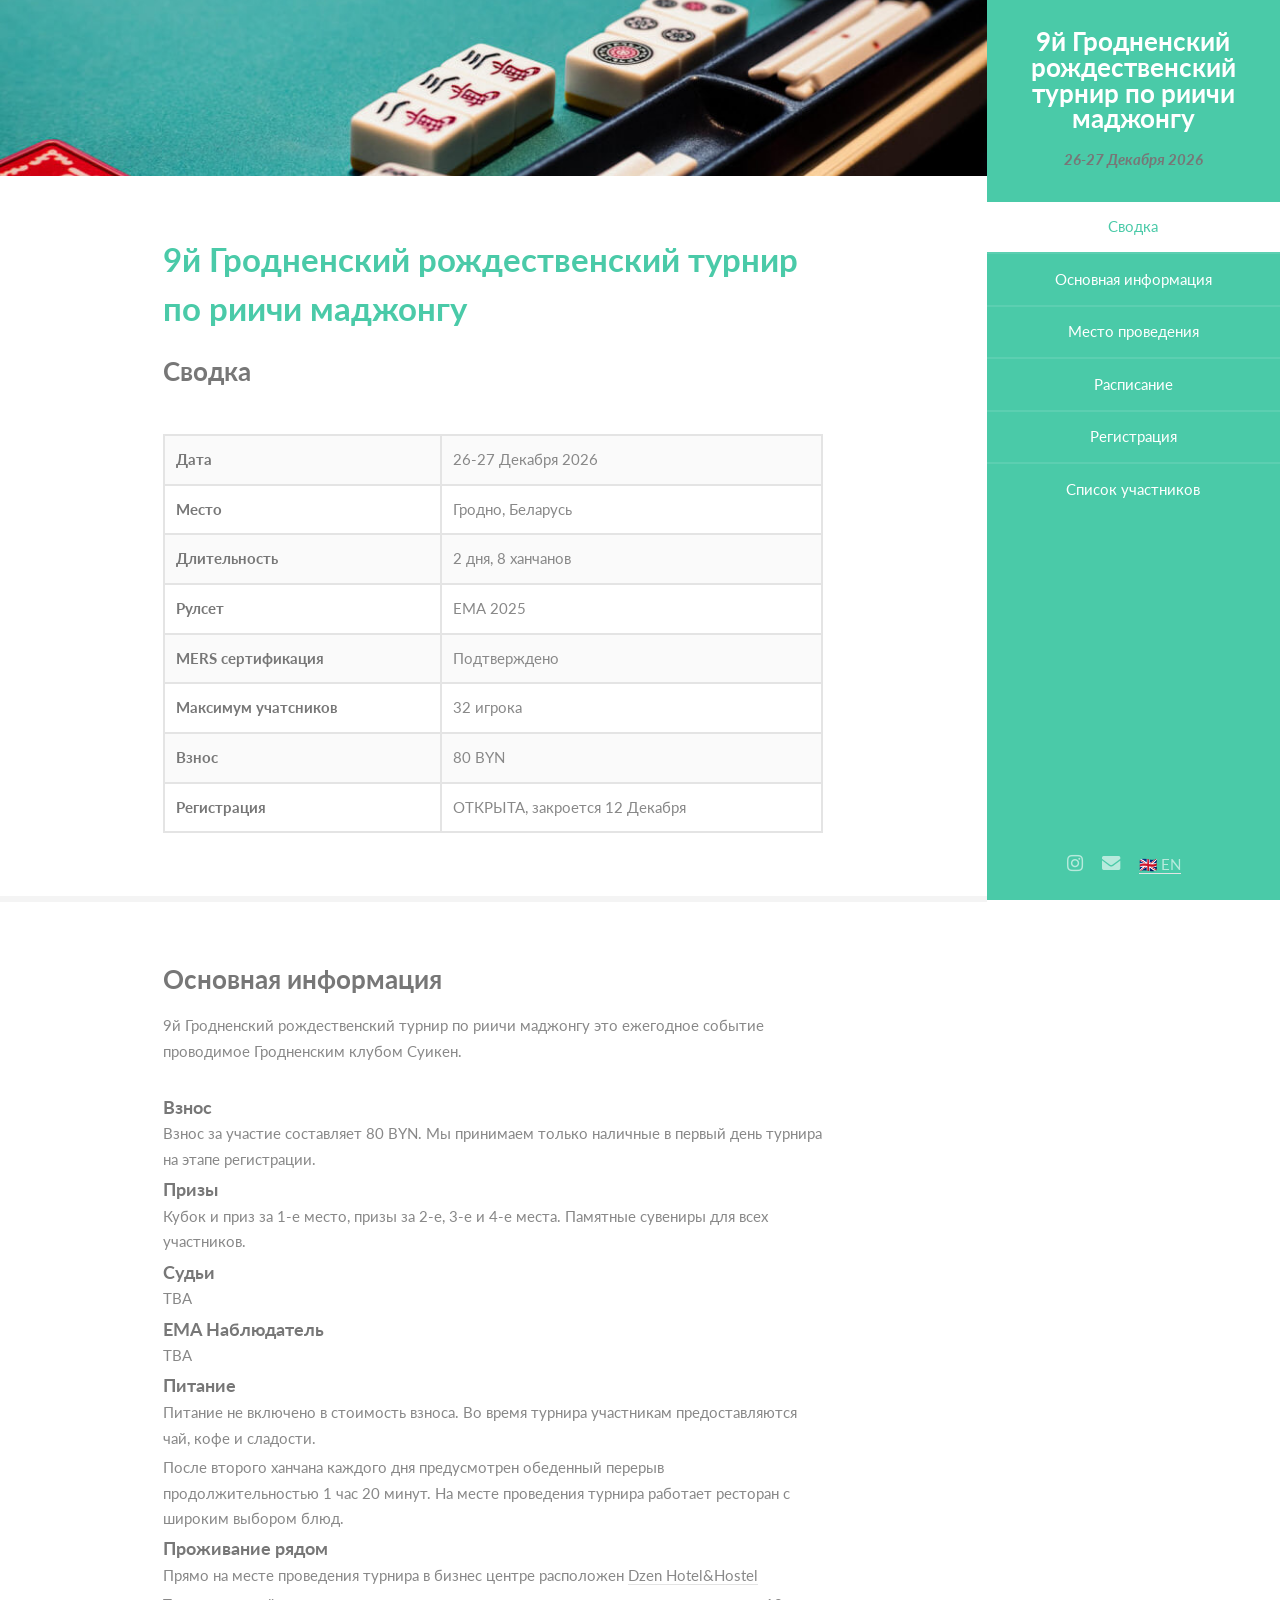
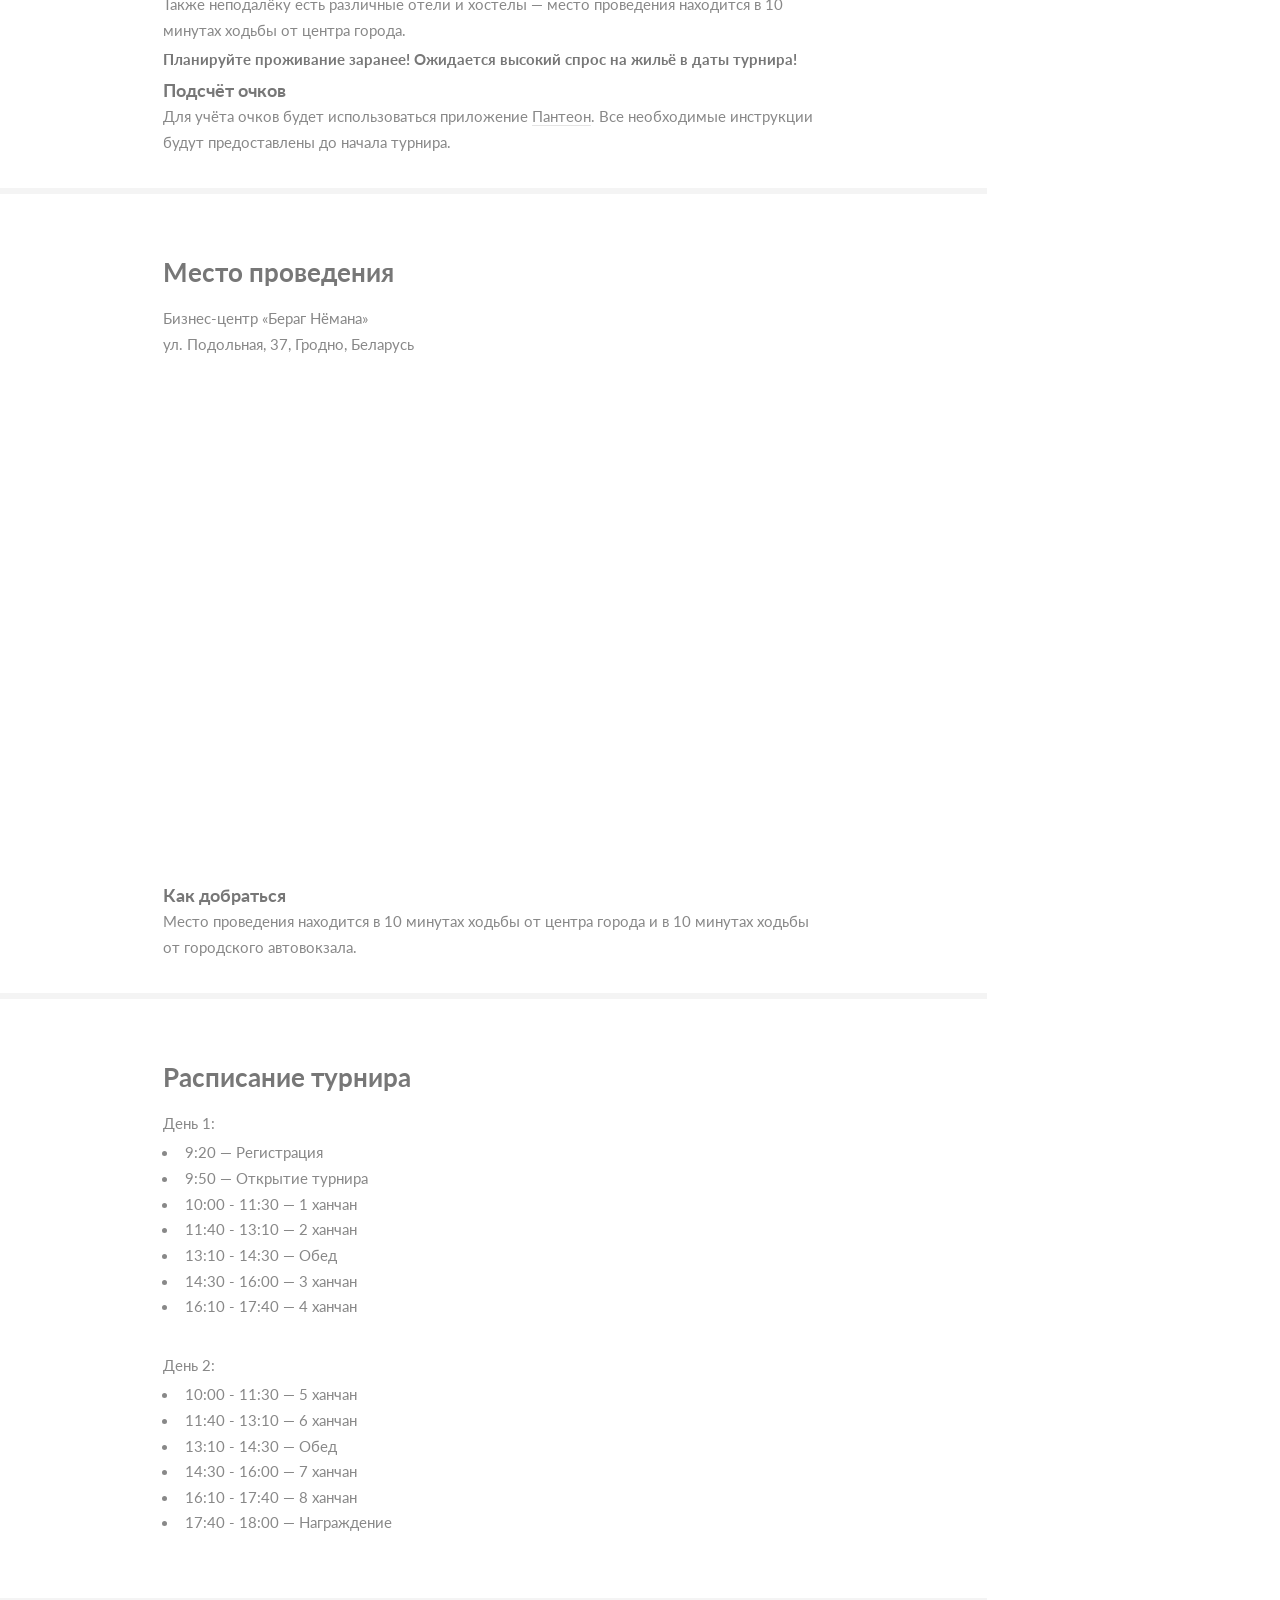
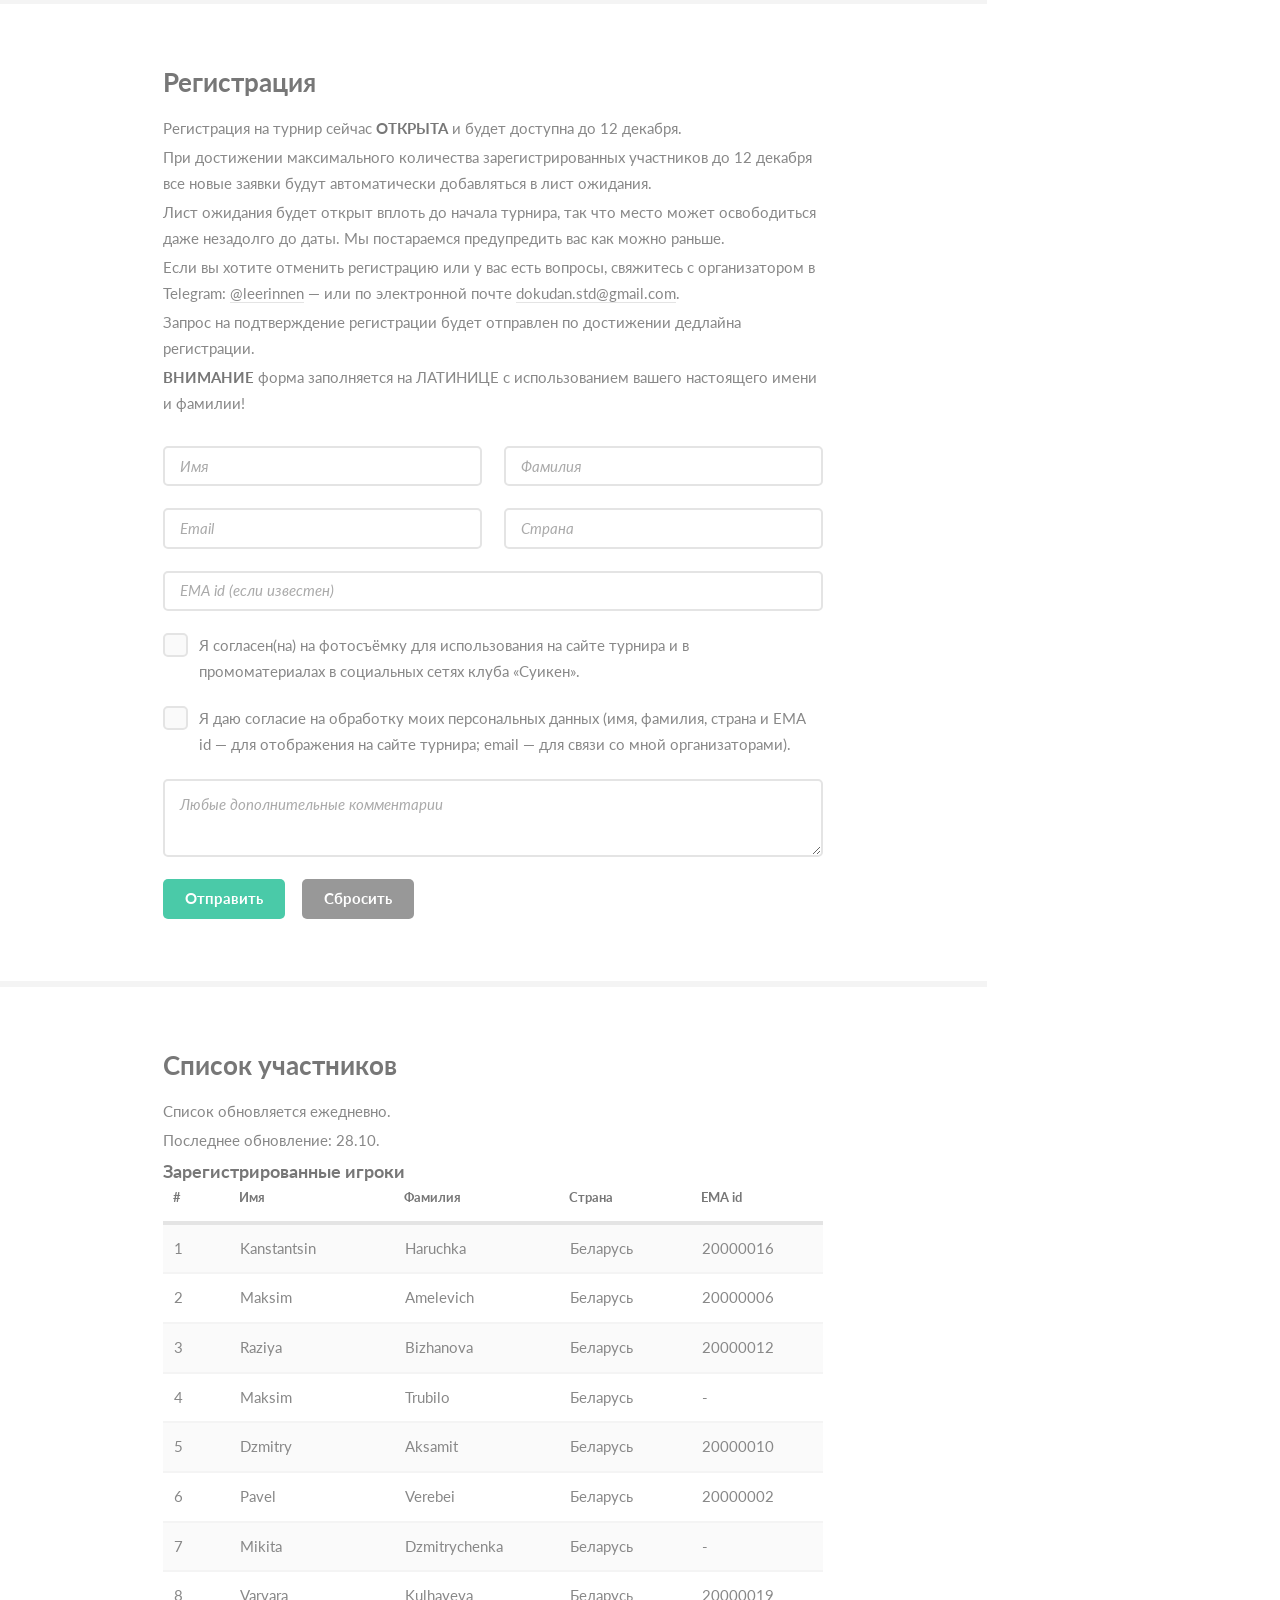
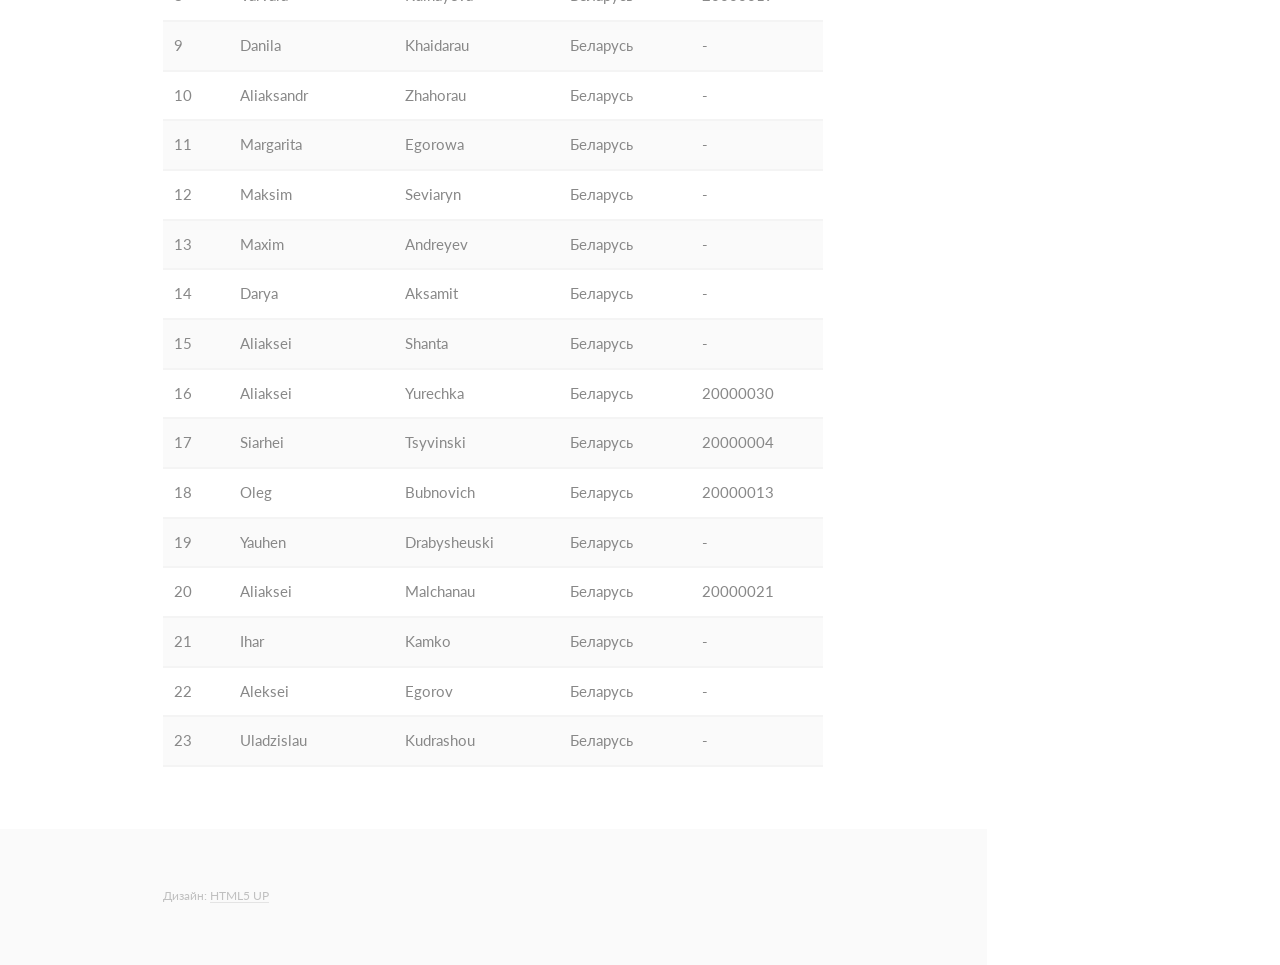
==== commit 2f427ec3: "Add files via upload 28.10 participants list update" ====
--- a/ru/index.html
+++ b/ru/index.html
@@ -244,7 +244,7 @@
 				<div class="container">
 					<h3>Список участников</h3>
 					<p>Список обновляется ежедневно.</p>
-					<p>Последнее обновление: 26.10.</p>
+					<p>Последнее обновление: 28.10.</p>
 					<h4>Зарегистрированные игроки</h4>
 					<div class="table-wrapper">
 						<table>
@@ -433,6 +433,14 @@
 								</tr>
 								<!--
 							-->
+									<td>23</td>
+									<td>Uladzislau</td>
+									<td>Kudrashou</td>
+									<td>Беларусь</td>
+									<td>-</td>
+								</tr>
+								<!--
+							-->
 							</tbody>
 						</table>
 					</div>
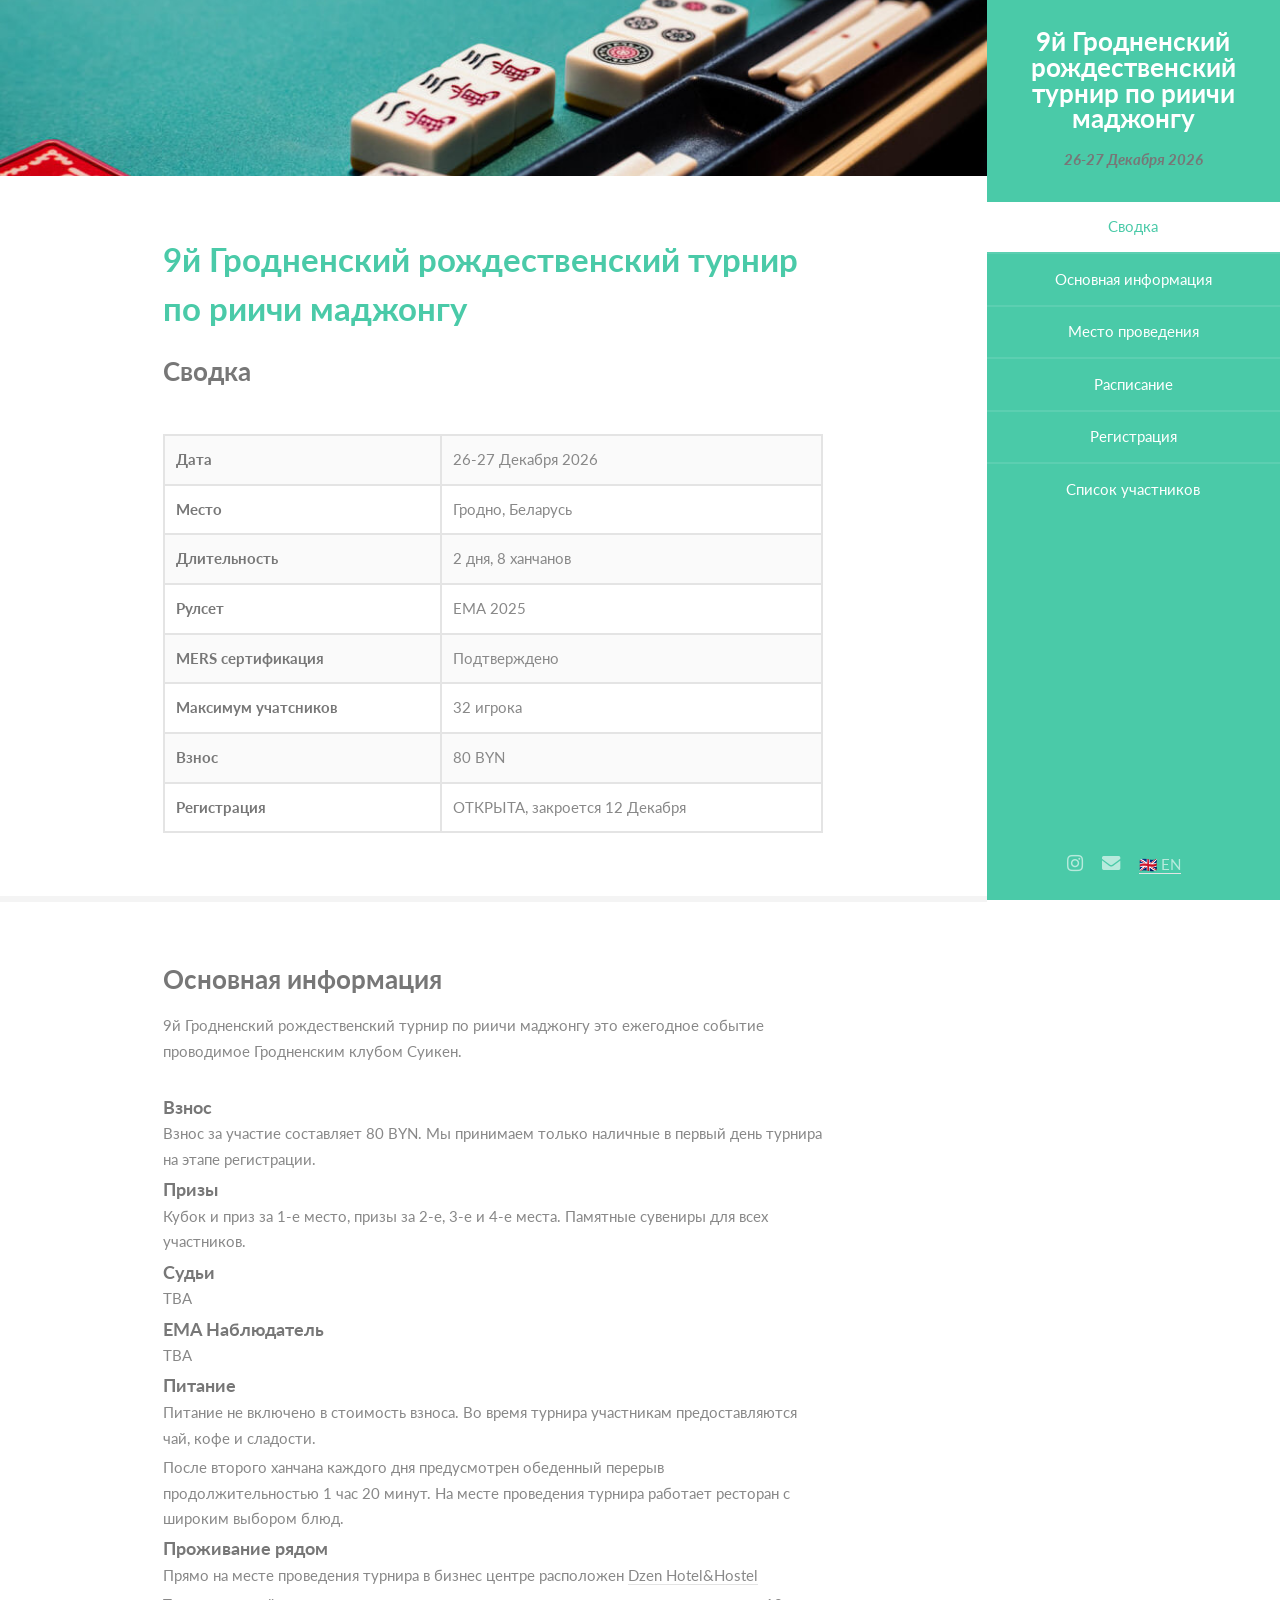
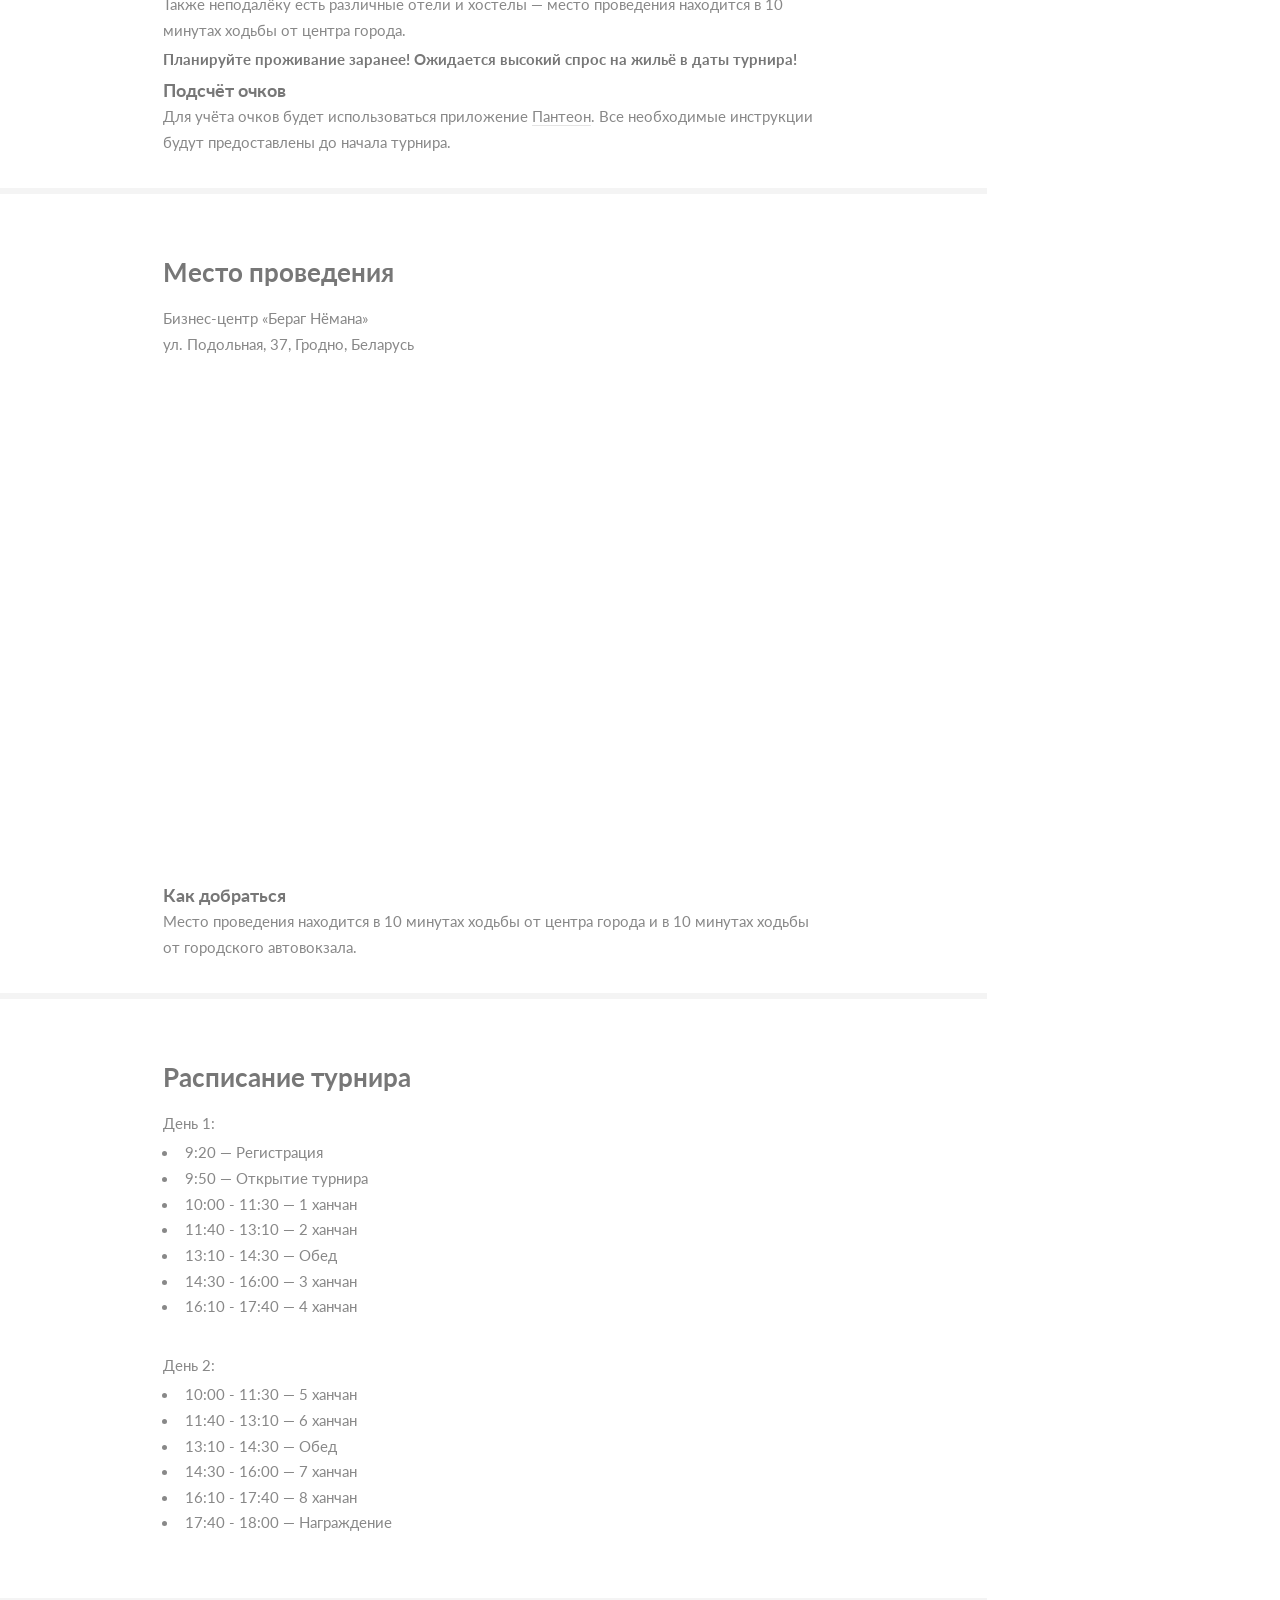
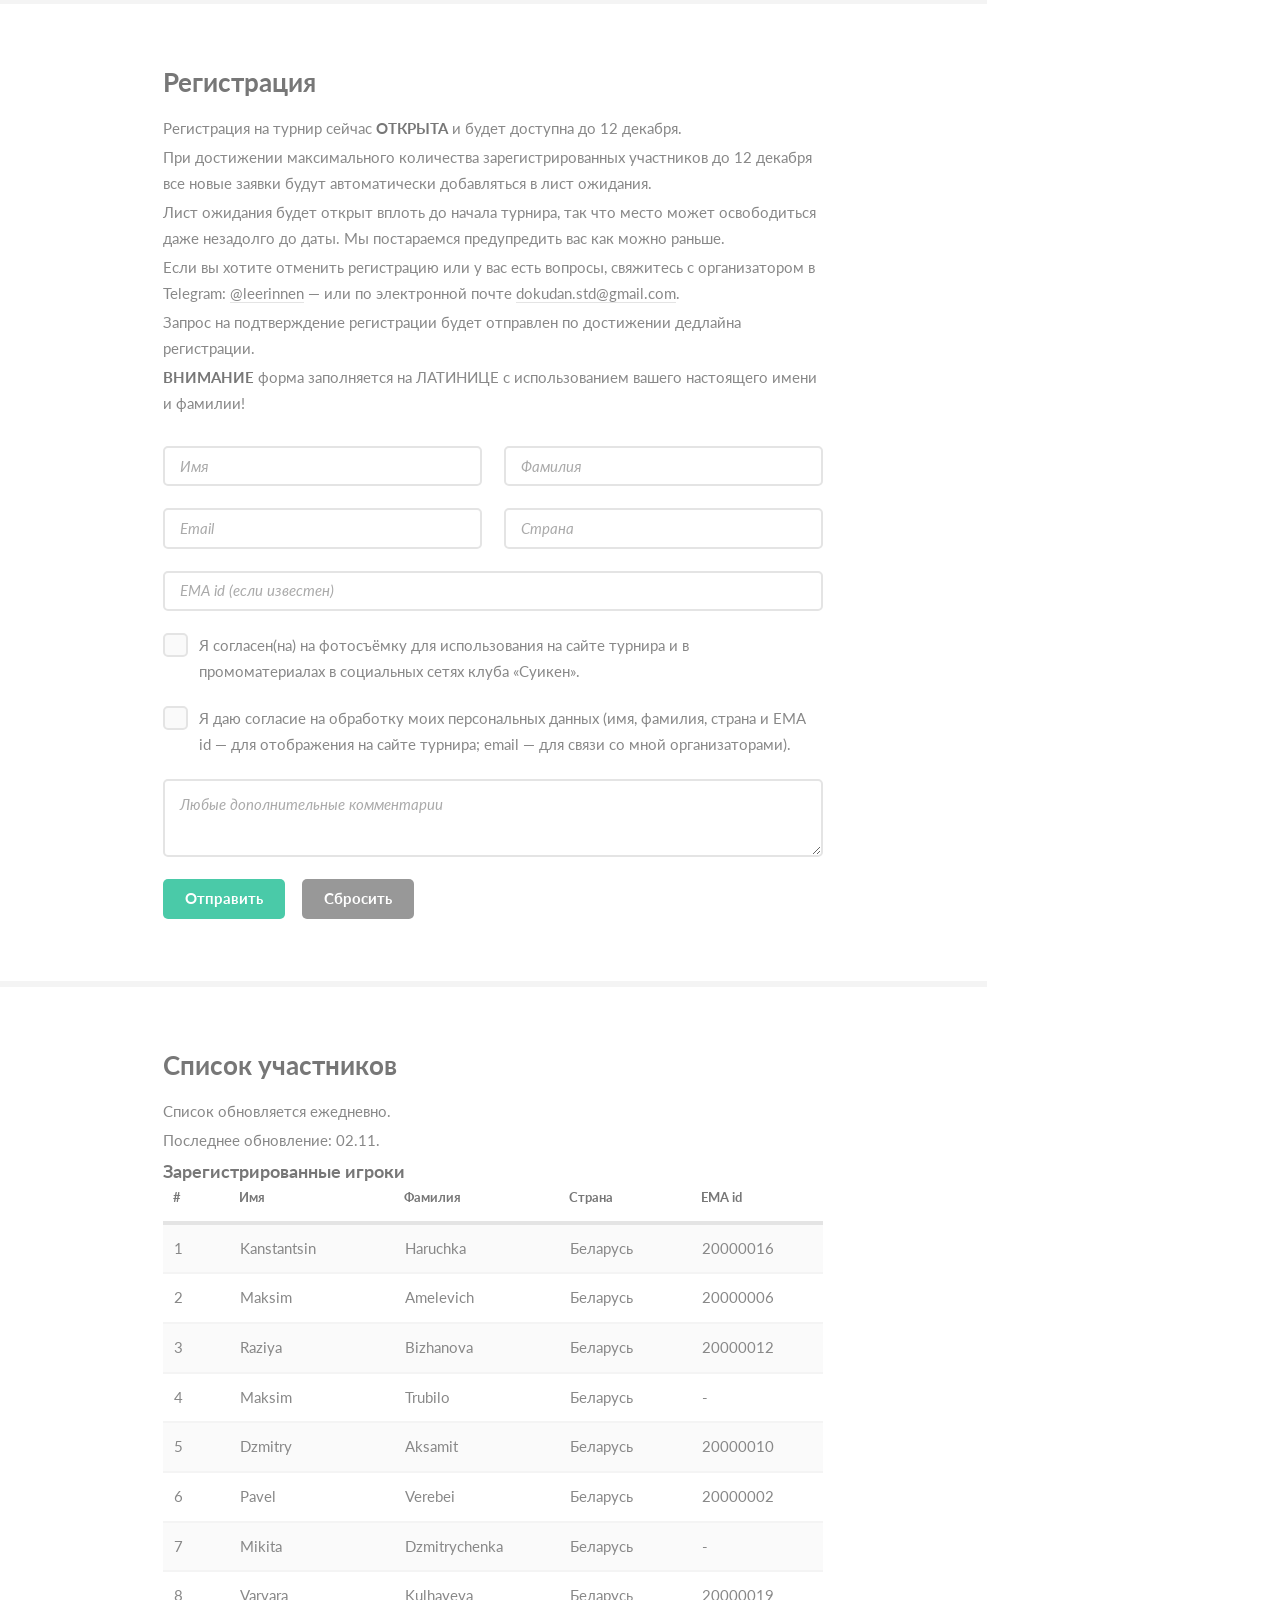
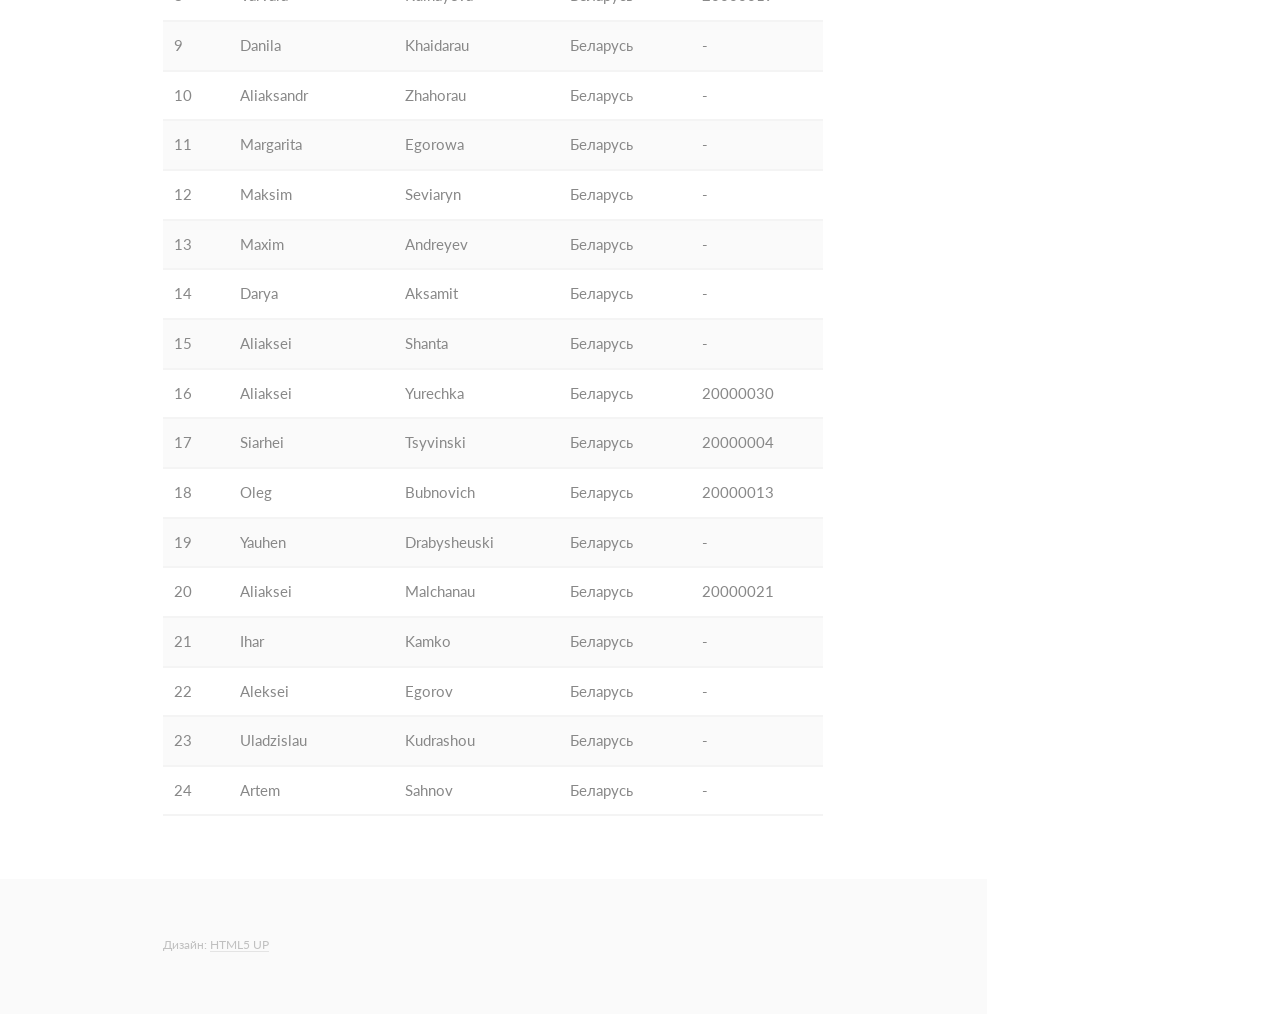
==== commit ccf45fe4: "Add files via upload 02.11 daily update" ====
--- a/ru/index.html
+++ b/ru/index.html
@@ -244,7 +244,7 @@
 				<div class="container">
 					<h3>Список участников</h3>
 					<p>Список обновляется ежедневно.</p>
-					<p>Последнее обновление: 28.10.</p>
+					<p>Последнее обновление: 02.11.</p>
 					<h4>Зарегистрированные игроки</h4>
 					<div class="table-wrapper">
 						<table>
@@ -441,6 +441,14 @@
 								</tr>
 								<!--
 							-->
+									<td>24</td>
+									<td>Artem</td>
+									<td>Sahnov</td>
+									<td>Беларусь</td>
+									<td>-</td>
+								</tr>
+								<!--
+							-->
 							</tbody>
 						</table>
 					</div>
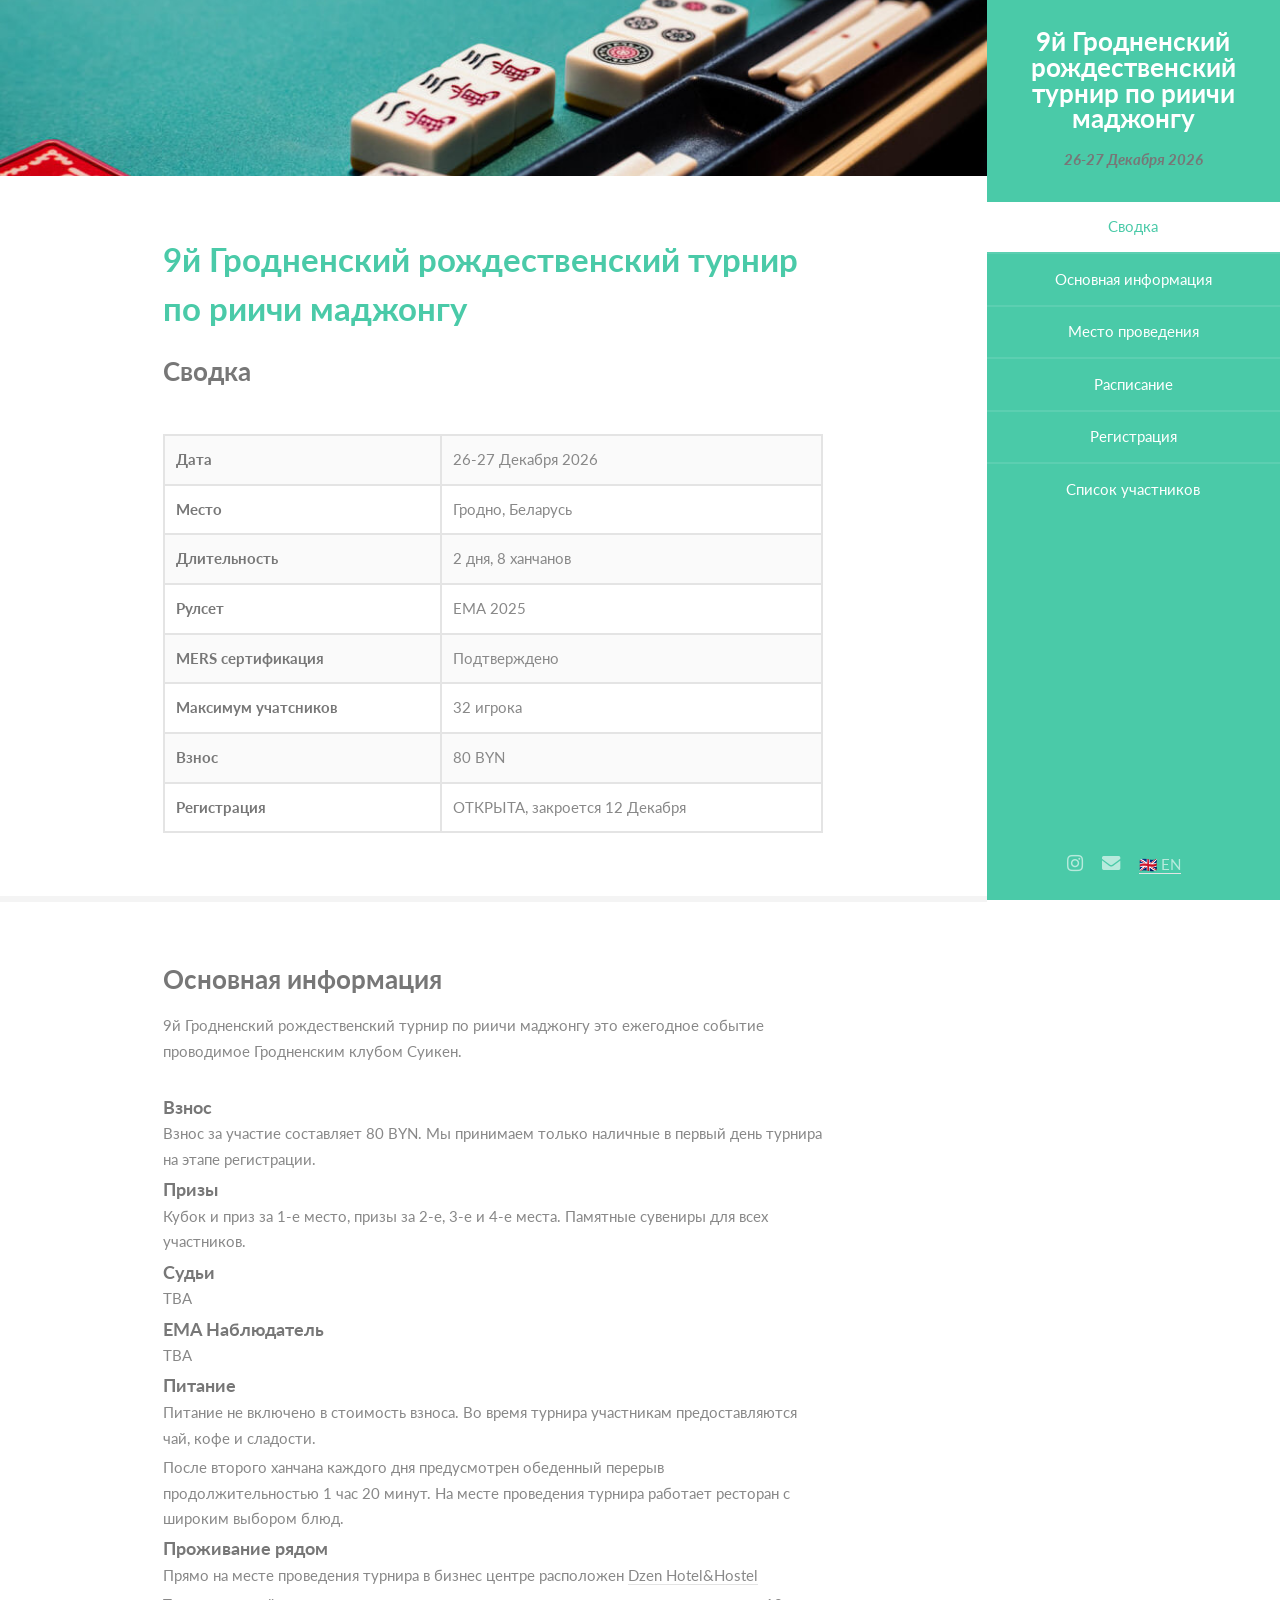
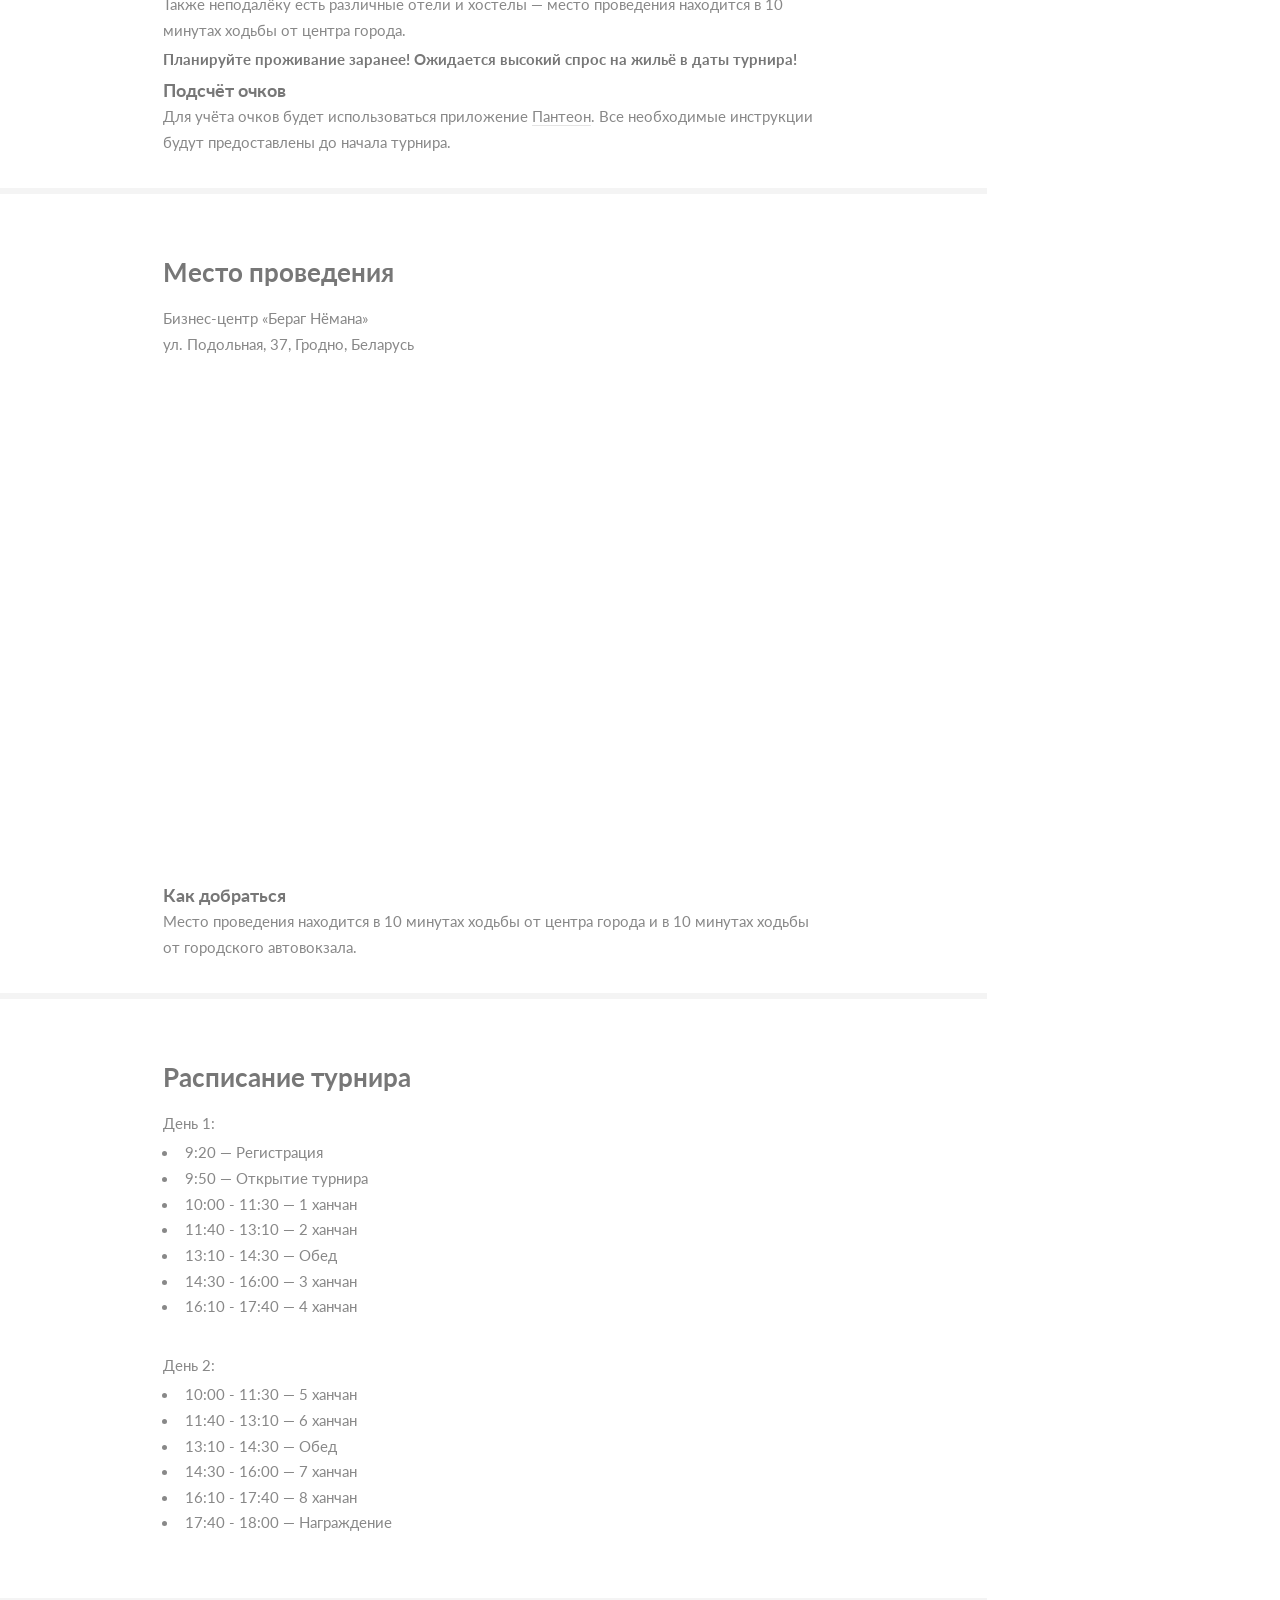
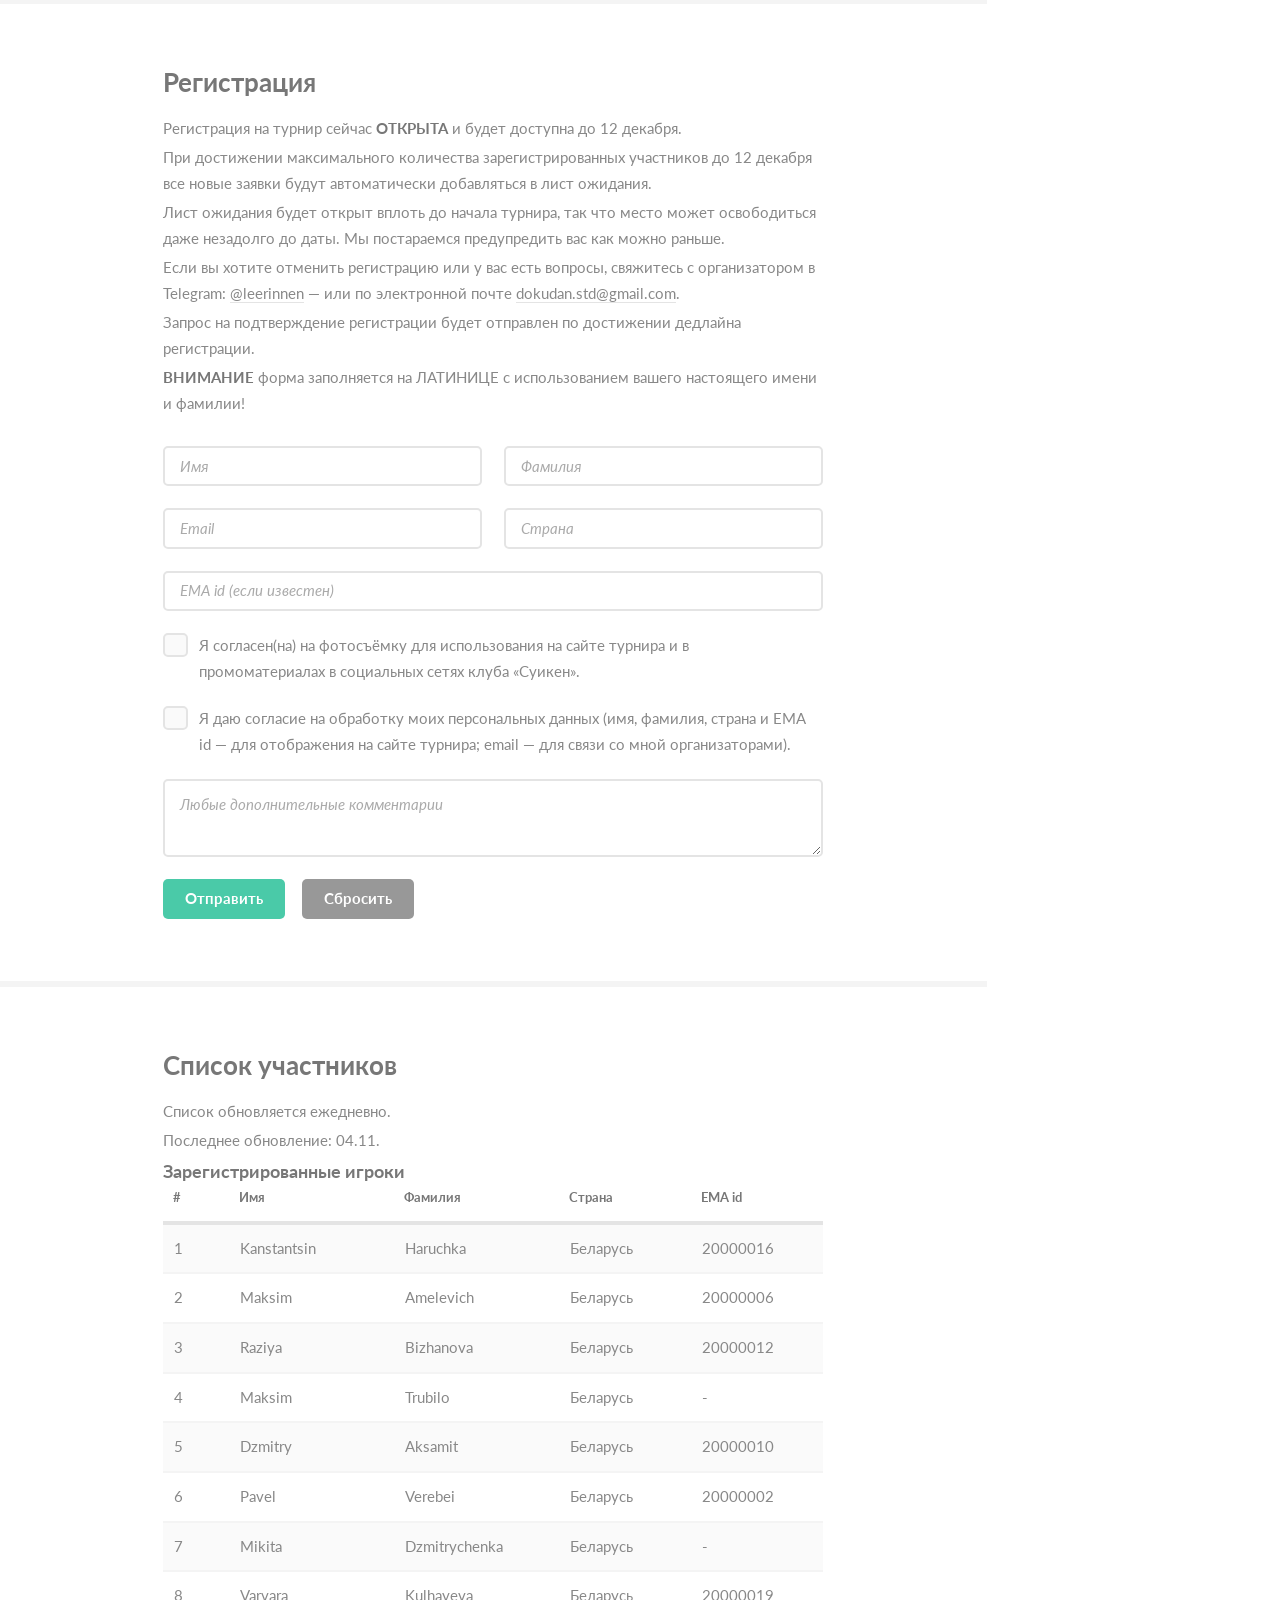
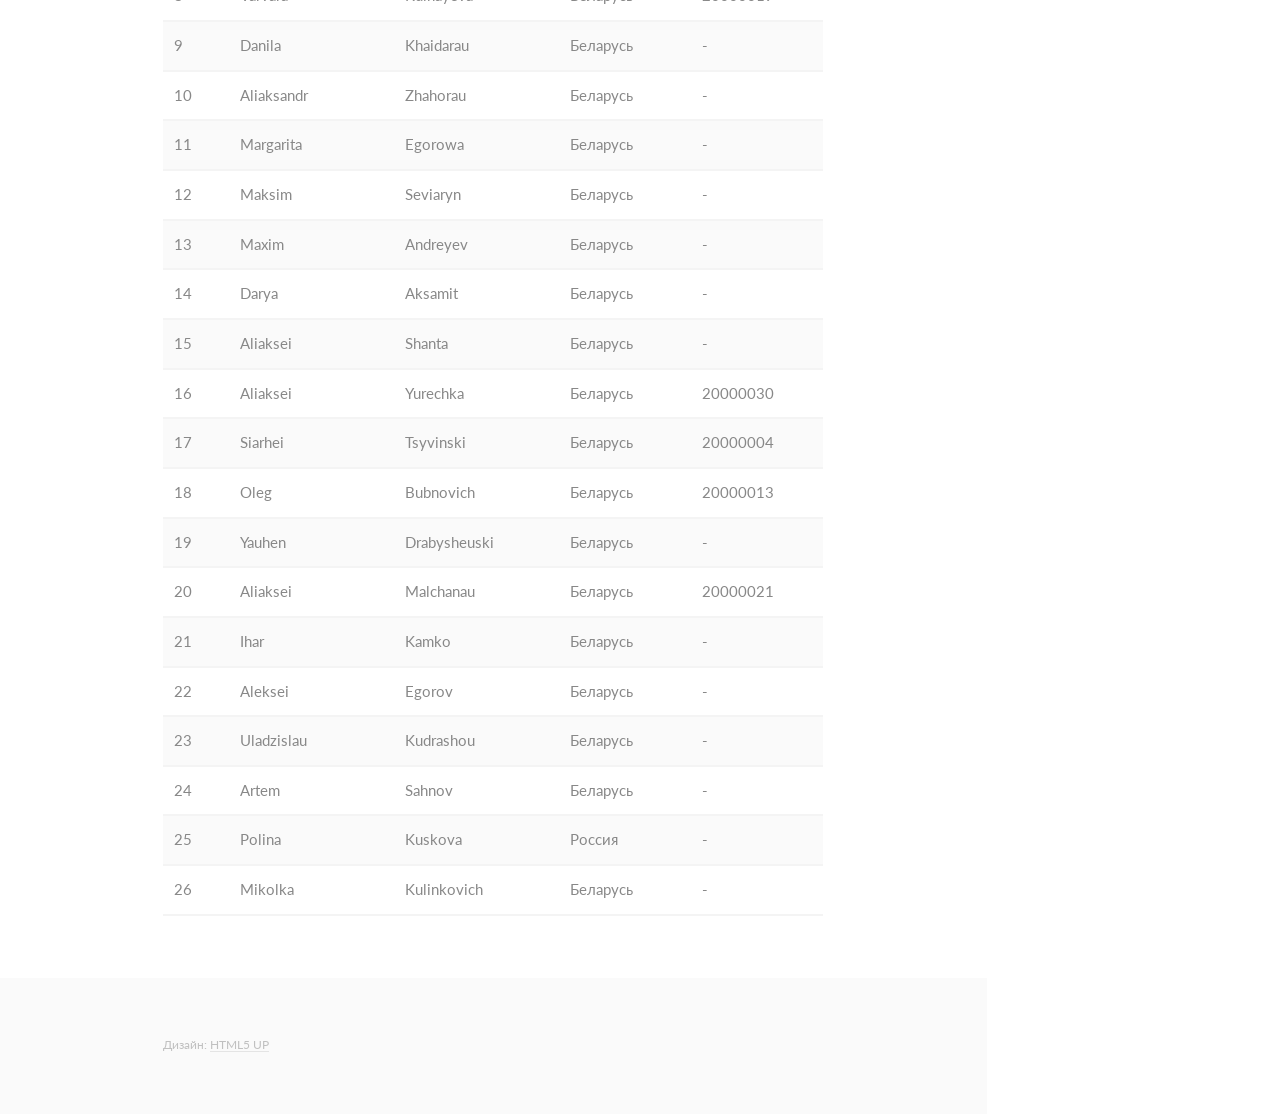
==== commit db6d700e: "Add files via upload 04.11" ====
--- a/ru/index.html
+++ b/ru/index.html
@@ -244,7 +244,7 @@
 				<div class="container">
 					<h3>Список участников</h3>
 					<p>Список обновляется ежедневно.</p>
-					<p>Последнее обновление: 02.11.</p>
+					<p>Последнее обновление: 04.11.</p>
 					<h4>Зарегистрированные игроки</h4>
 					<div class="table-wrapper">
 						<table>
@@ -425,6 +425,7 @@
 								</tr>
 								<!--
 							-->
+								<tr>
 									<td>22</td>
 									<td>Aleksei</td>
 									<td>Egorov</td>
@@ -441,9 +442,26 @@
 								</tr>
 								<!--
 							-->
+								<tr>
 									<td>24</td>
 									<td>Artem</td>
 									<td>Sahnov</td>
+									<td>Беларусь</td>
+									<td>-</td>
+								</tr>
+								<!--
+							-->
+								<tr>
+									<td>25</td>
+									<td>Polina</td>
+									<td>Kuskova</td>
+									<td>Россия</td>
+									<td>-</td>
+								</tr>
+								<tr>
+									<td>26</td>
+									<td>Mikolka</td>
+									<td>Kulinkovich</td>
 									<td>Беларусь</td>
 									<td>-</td>
 								</tr>
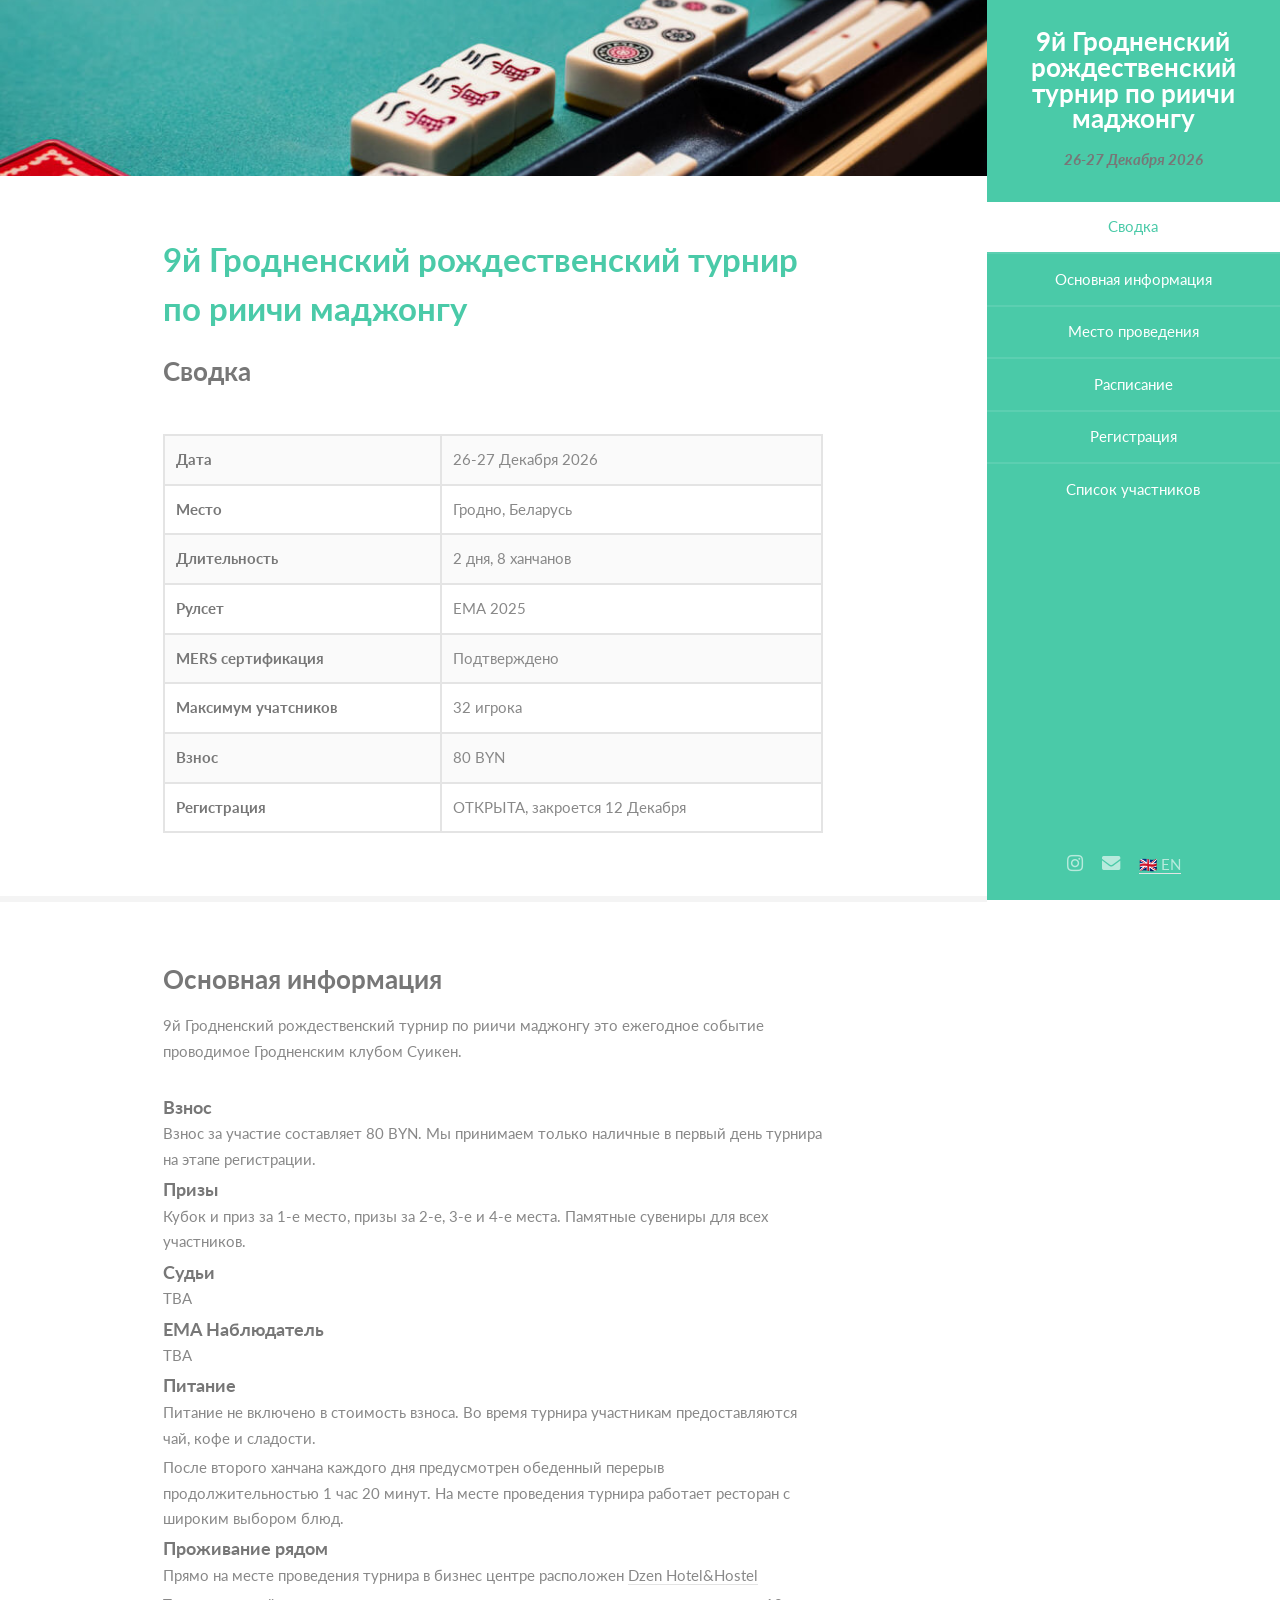
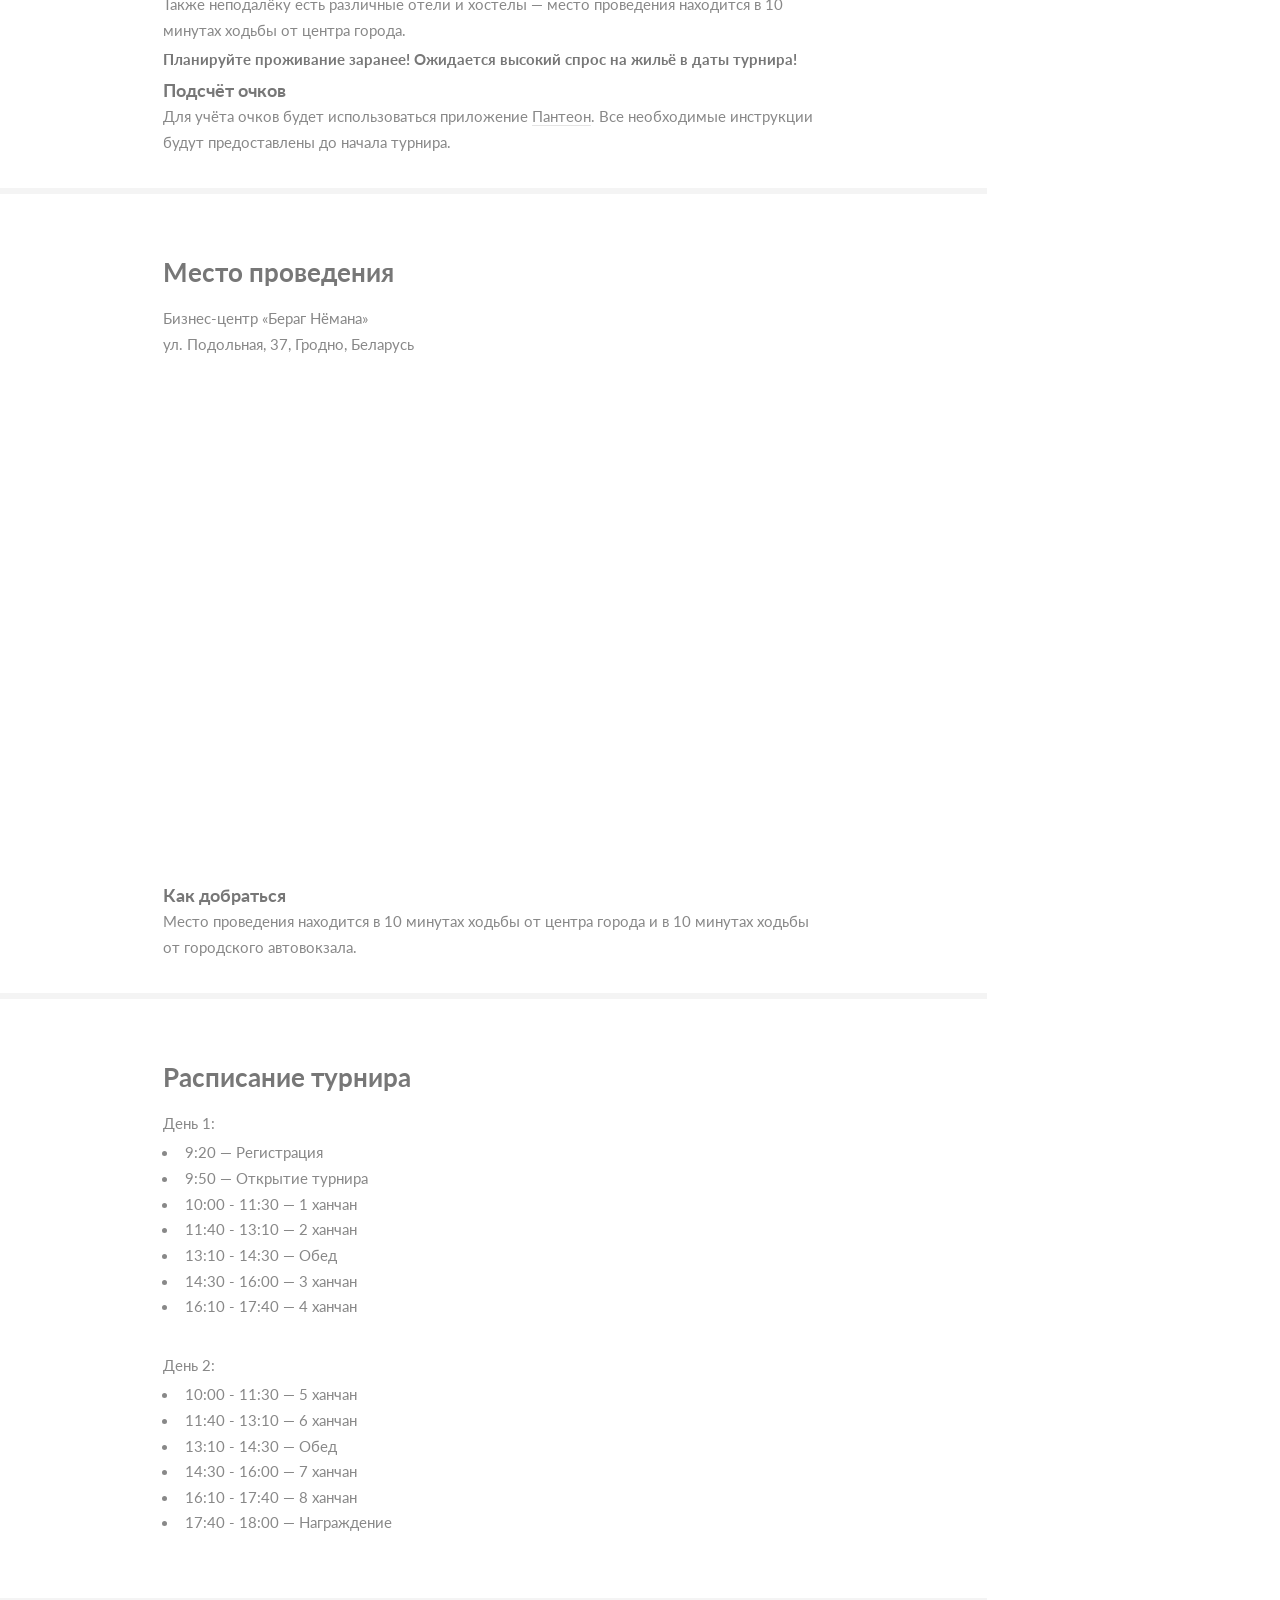
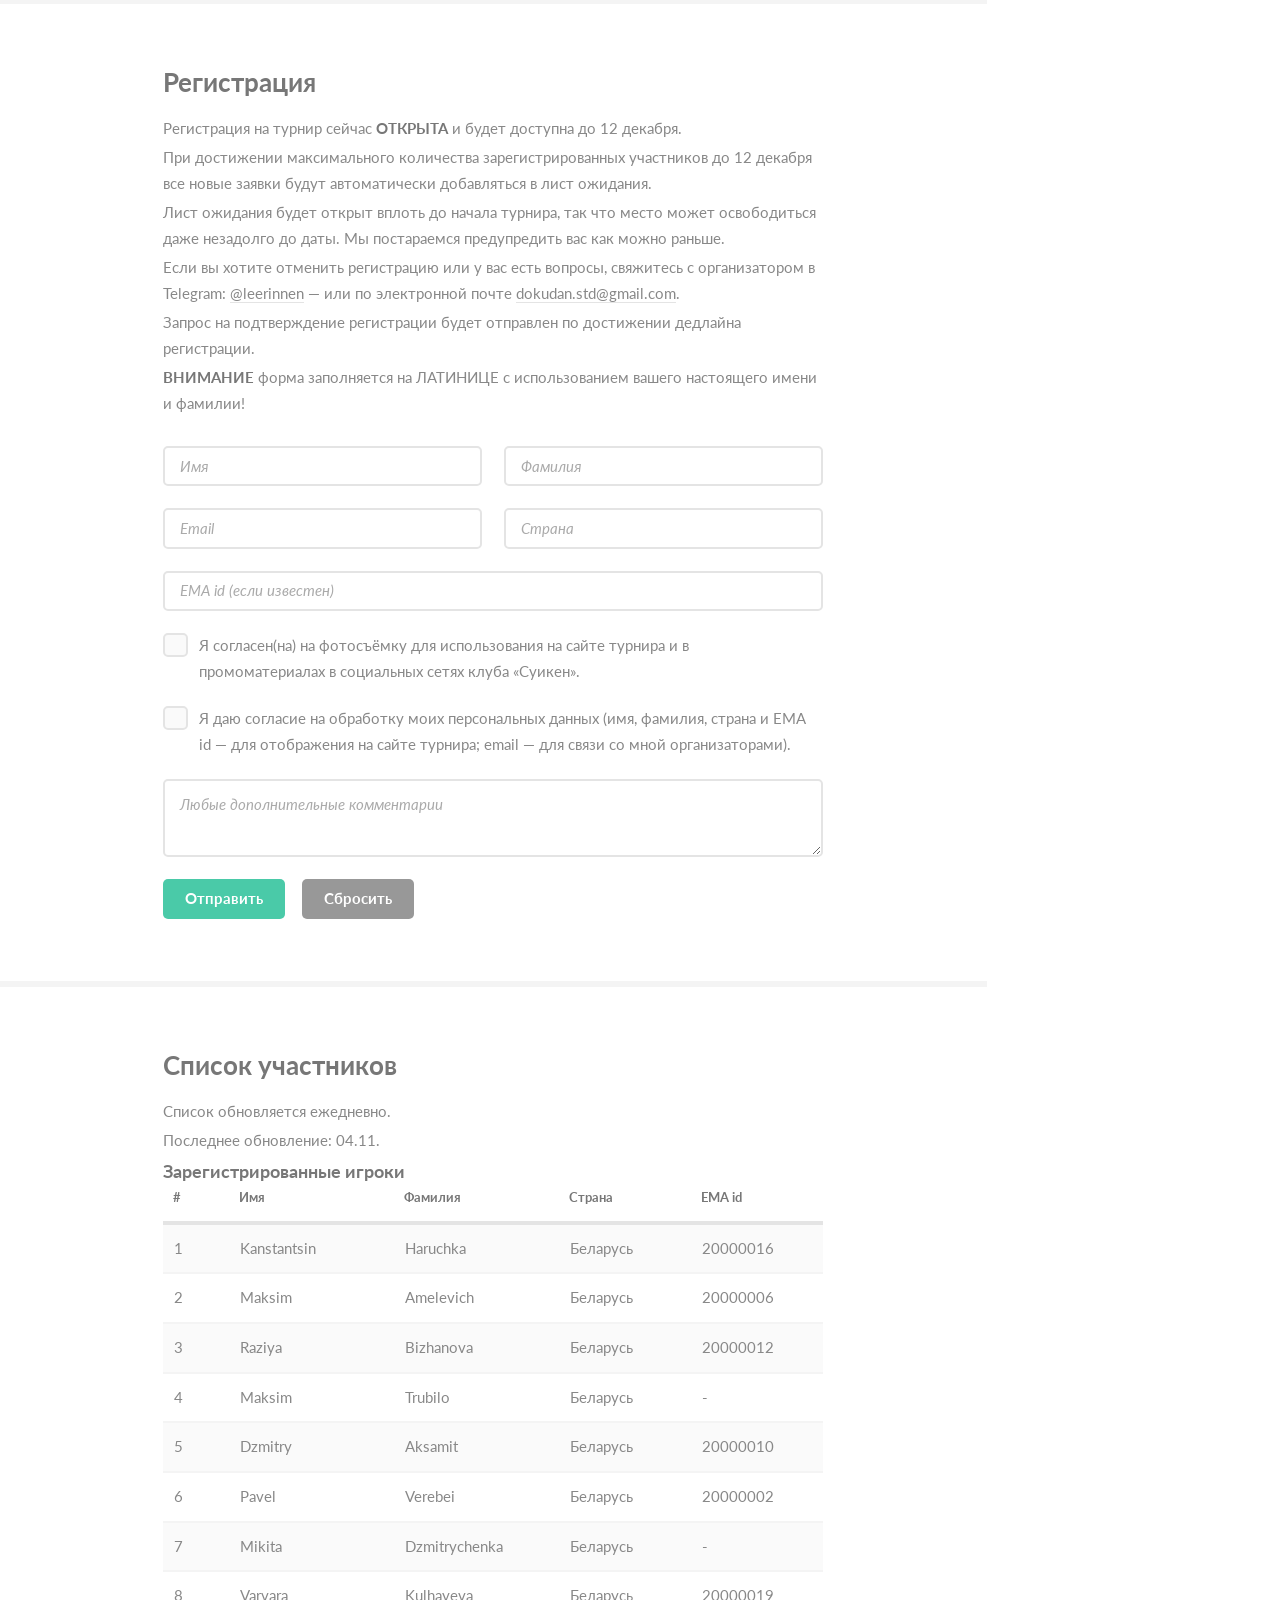
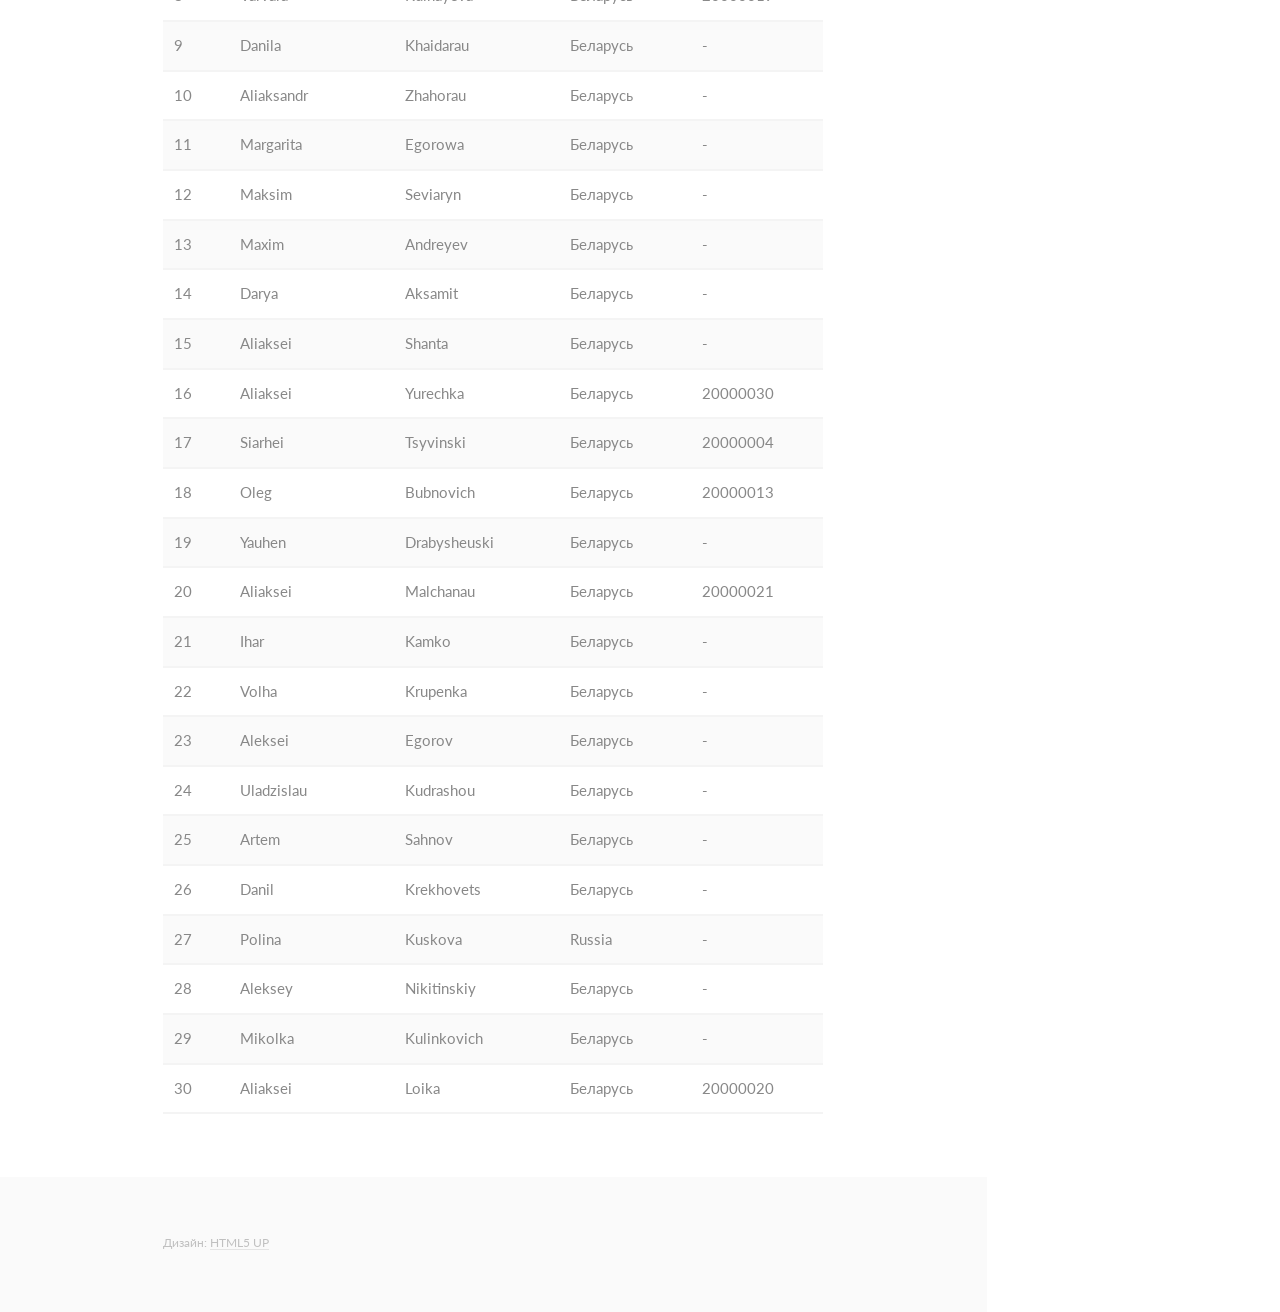
==== commit c8817e57: "Add files via upload" ====
--- a/ru/index.html
+++ b/ru/index.html
@@ -427,6 +427,14 @@
 							-->
 								<tr>
 									<td>22</td>
+									<td>Volha</td>
+									<td>Krupenka</td>
+									<td>Беларусь</td>
+									<td>-</td>
+								</tr>
+							
+								<tr>
+									<td>23</td>
 									<td>Aleksei</td>
 									<td>Egorov</td>
 									<td>Беларусь</td>
@@ -434,7 +442,8 @@
 								</tr>
 								<!--
 							-->
-									<td>23</td>
+								<tr>
+									<td>24</td>
 									<td>Uladzislau</td>
 									<td>Kudrashou</td>
 									<td>Беларусь</td>
@@ -443,7 +452,7 @@
 								<!--
 							-->
 								<tr>
-									<td>24</td>
+									<td>25</td>
 									<td>Artem</td>
 									<td>Sahnov</td>
 									<td>Беларусь</td>
@@ -452,21 +461,42 @@
 								<!--
 							-->
 								<tr>
-									<td>25</td>
+									<td>26</td>
+									<td>Danil</td>
+									<td>Krekhovets</td>
+									<td>Беларусь</td>
+									<td>-</td>
+								</tr>
+								<tr>
+									<td>27</td>
 									<td>Polina</td>
 									<td>Kuskova</td>
-									<td>Россия</td>
-									<td>-</td>
-								</tr>
-								<tr>
-									<td>26</td>
+									<td>Russia</td>
+									<td>-</td>
+								</tr>
+								<tr>
+									<td>28</td>
+									<td>Aleksey</td>
+									<td>Nikitinskiy</td>
+									<td>Беларусь</td>
+									<td>-</td>
+								</tr>
+								<!--
+							-->
+								<tr>
+									<td>29</td>
 									<td>Mikolka</td>
 									<td>Kulinkovich</td>
 									<td>Беларусь</td>
 									<td>-</td>
 								</tr>
-								<!--
-							-->
+								<tr>
+									<td>30</td>
+									<td>Aliaksei</td>
+									<td>Loika</td>
+									<td>Беларусь</td>
+									<td>20000020</td>
+								</tr>
 							</tbody>
 						</table>
 					</div>
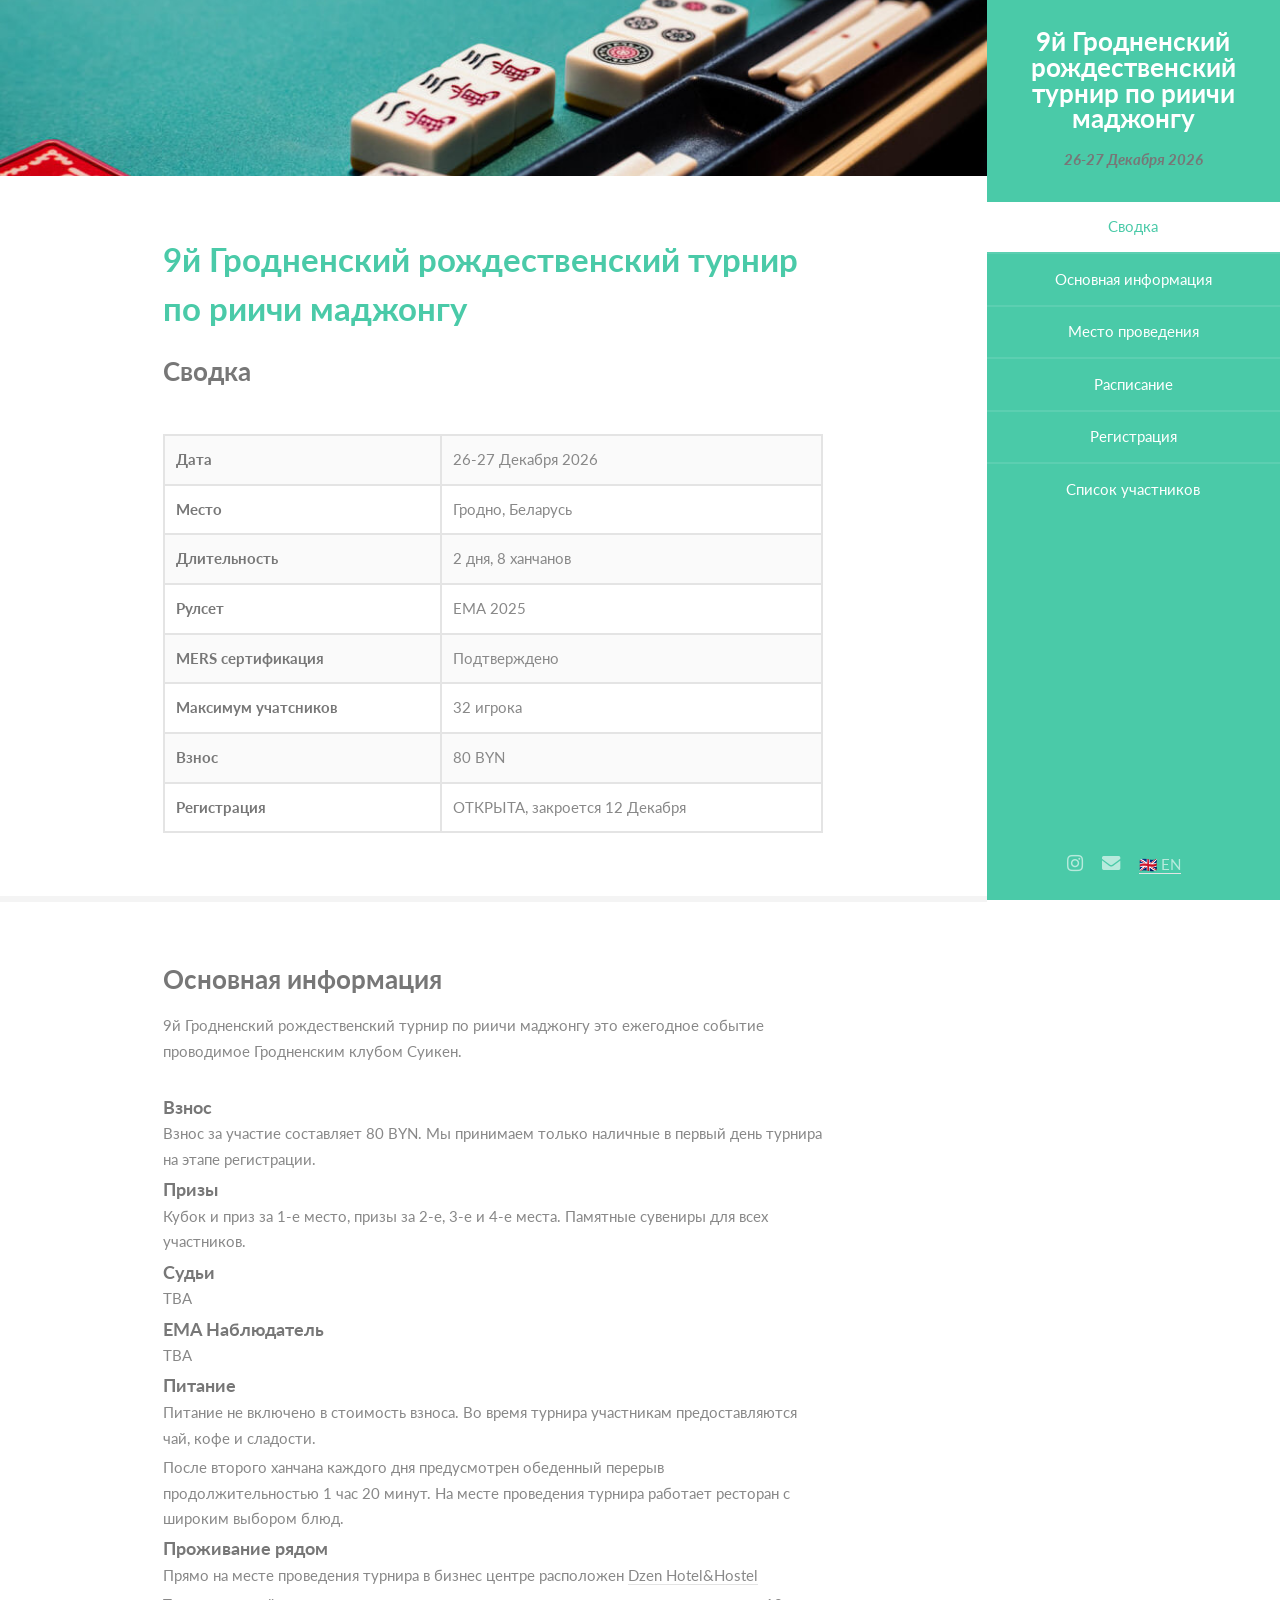
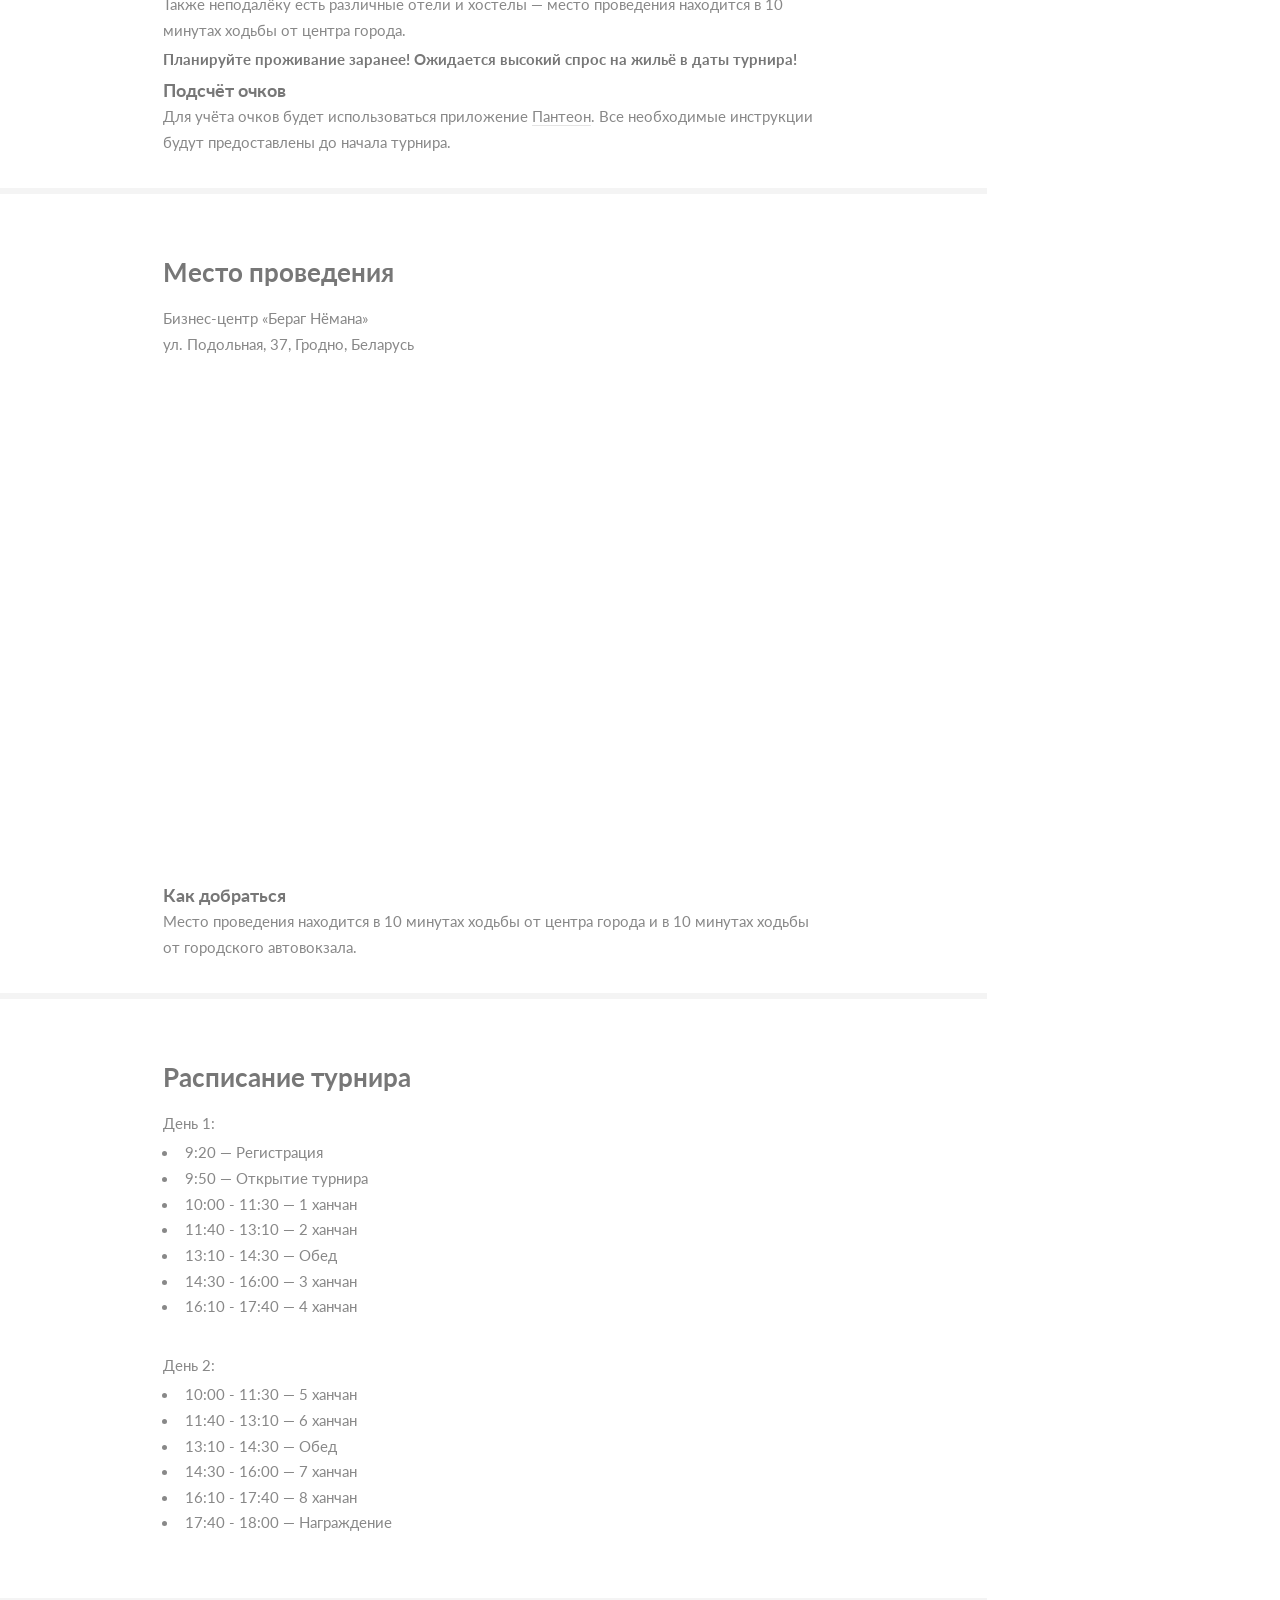
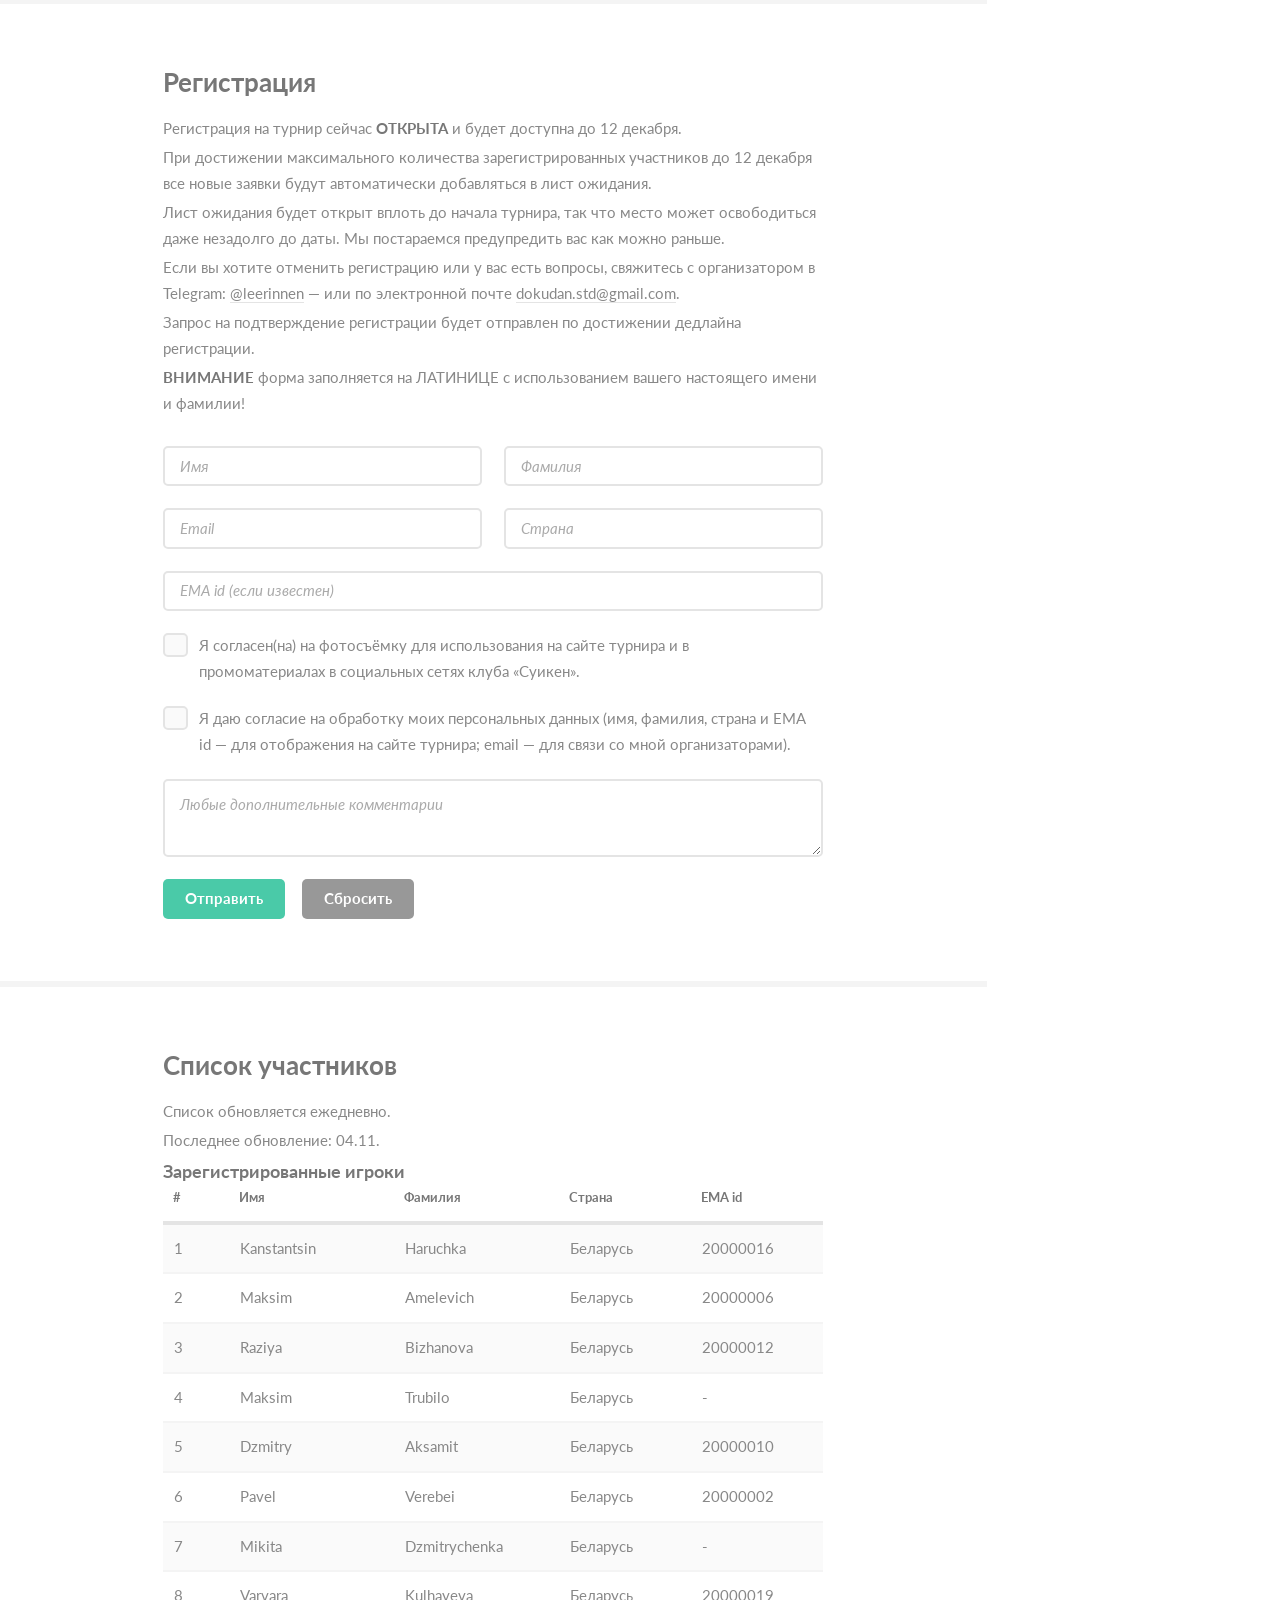
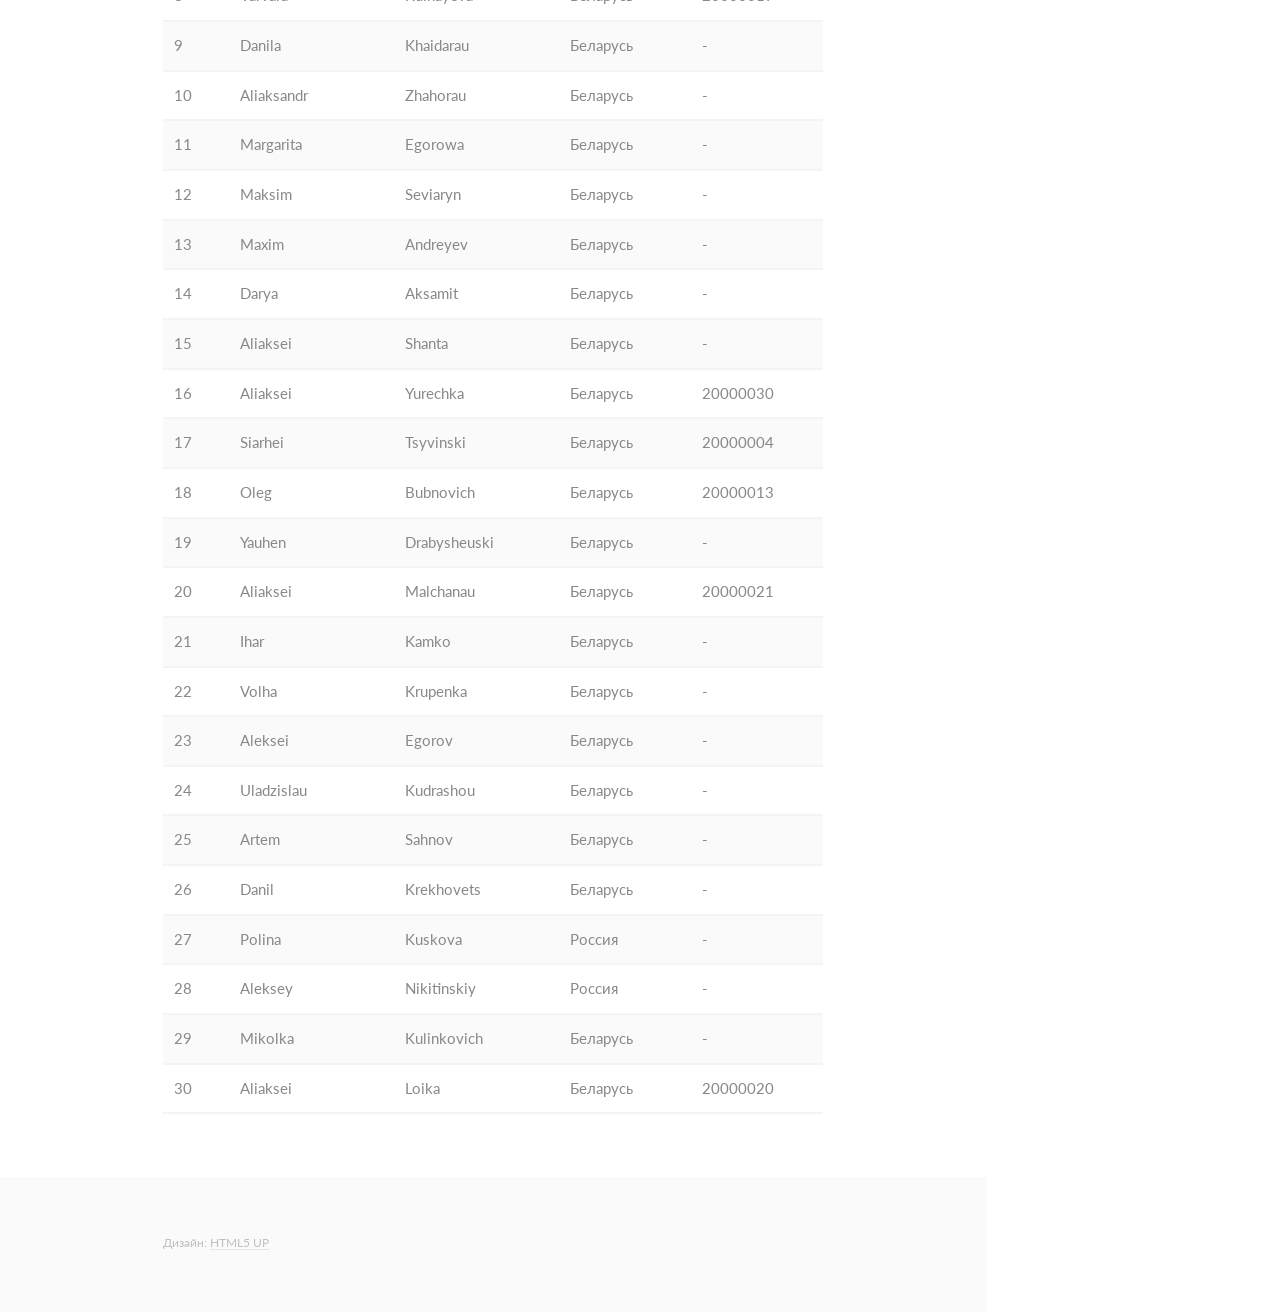
==== commit 812ac1e5: "Add files via upload" ====
--- a/ru/index.html
+++ b/ru/index.html
@@ -471,14 +471,14 @@
 									<td>27</td>
 									<td>Polina</td>
 									<td>Kuskova</td>
-									<td>Russia</td>
+									<td>Россия</td>
 									<td>-</td>
 								</tr>
 								<tr>
 									<td>28</td>
 									<td>Aleksey</td>
 									<td>Nikitinskiy</td>
-									<td>Беларусь</td>
+									<td>Россия</td>
 									<td>-</td>
 								</tr>
 								<!--
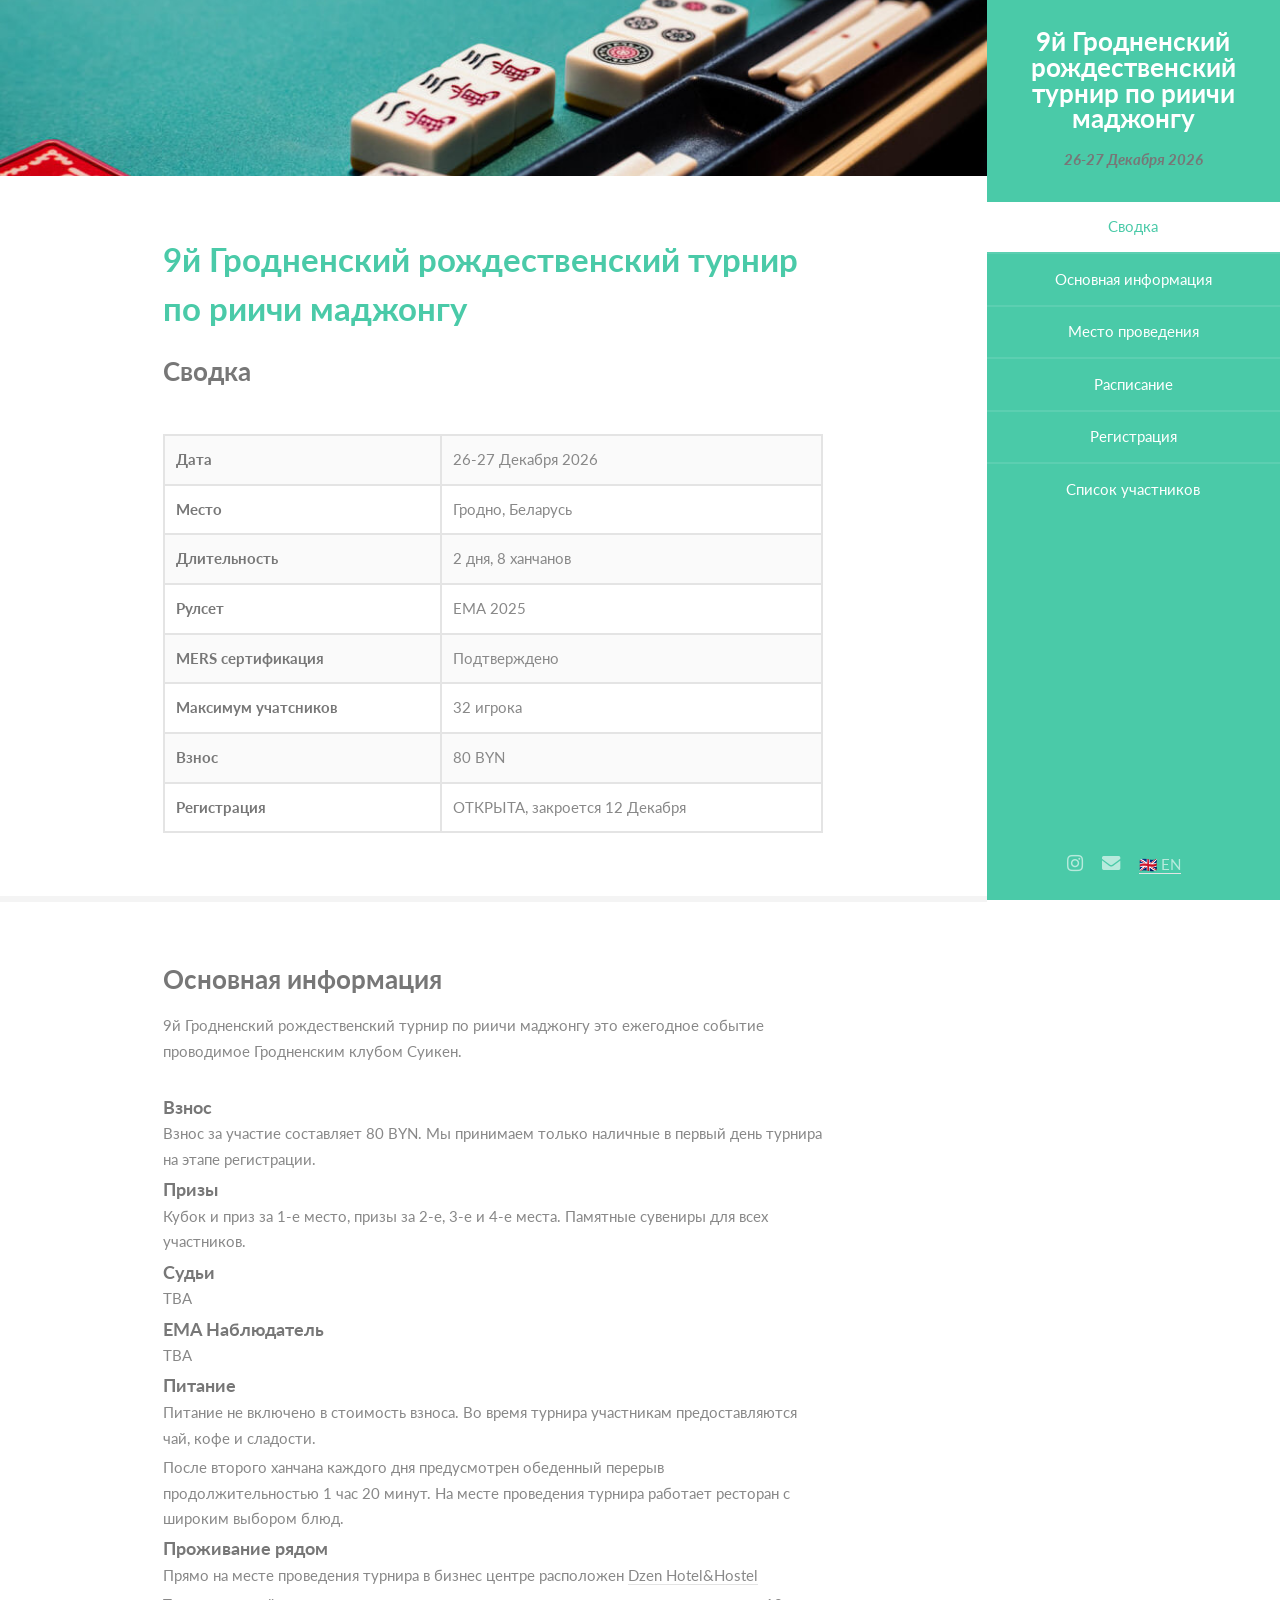
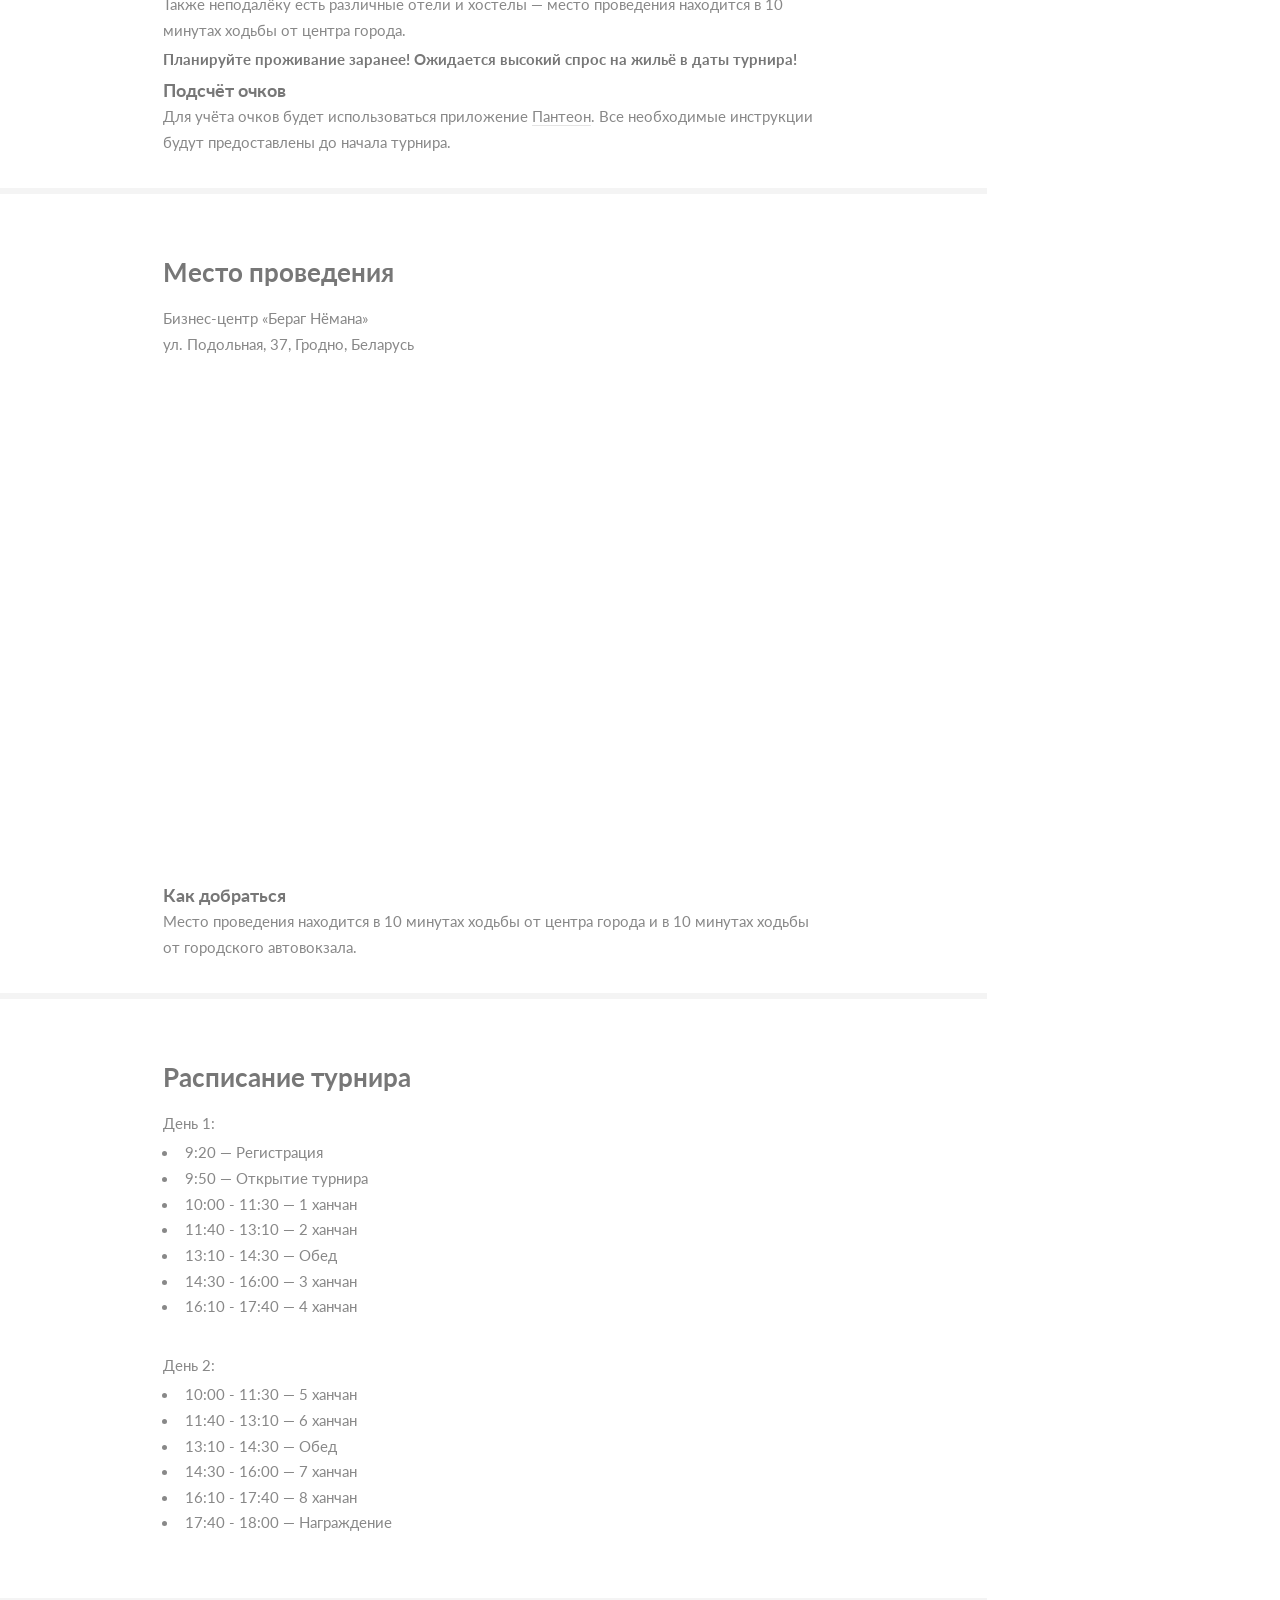
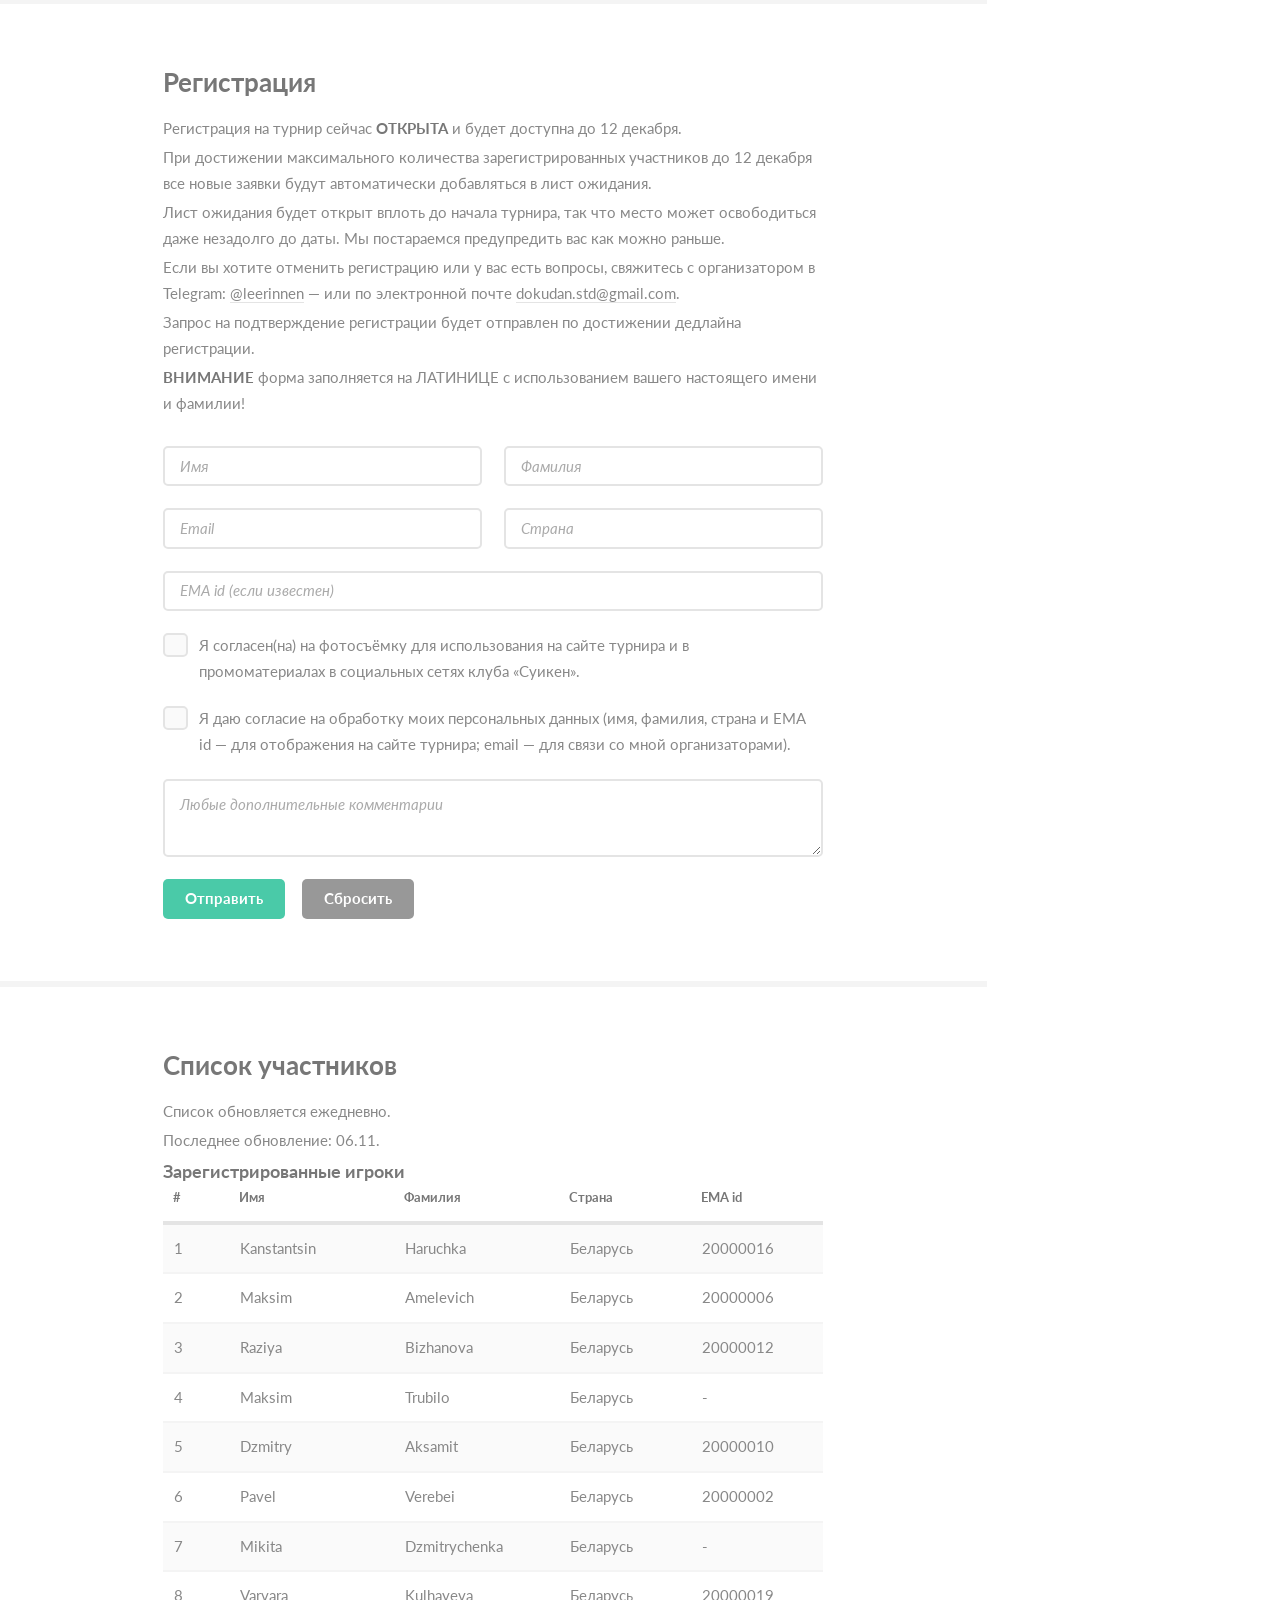
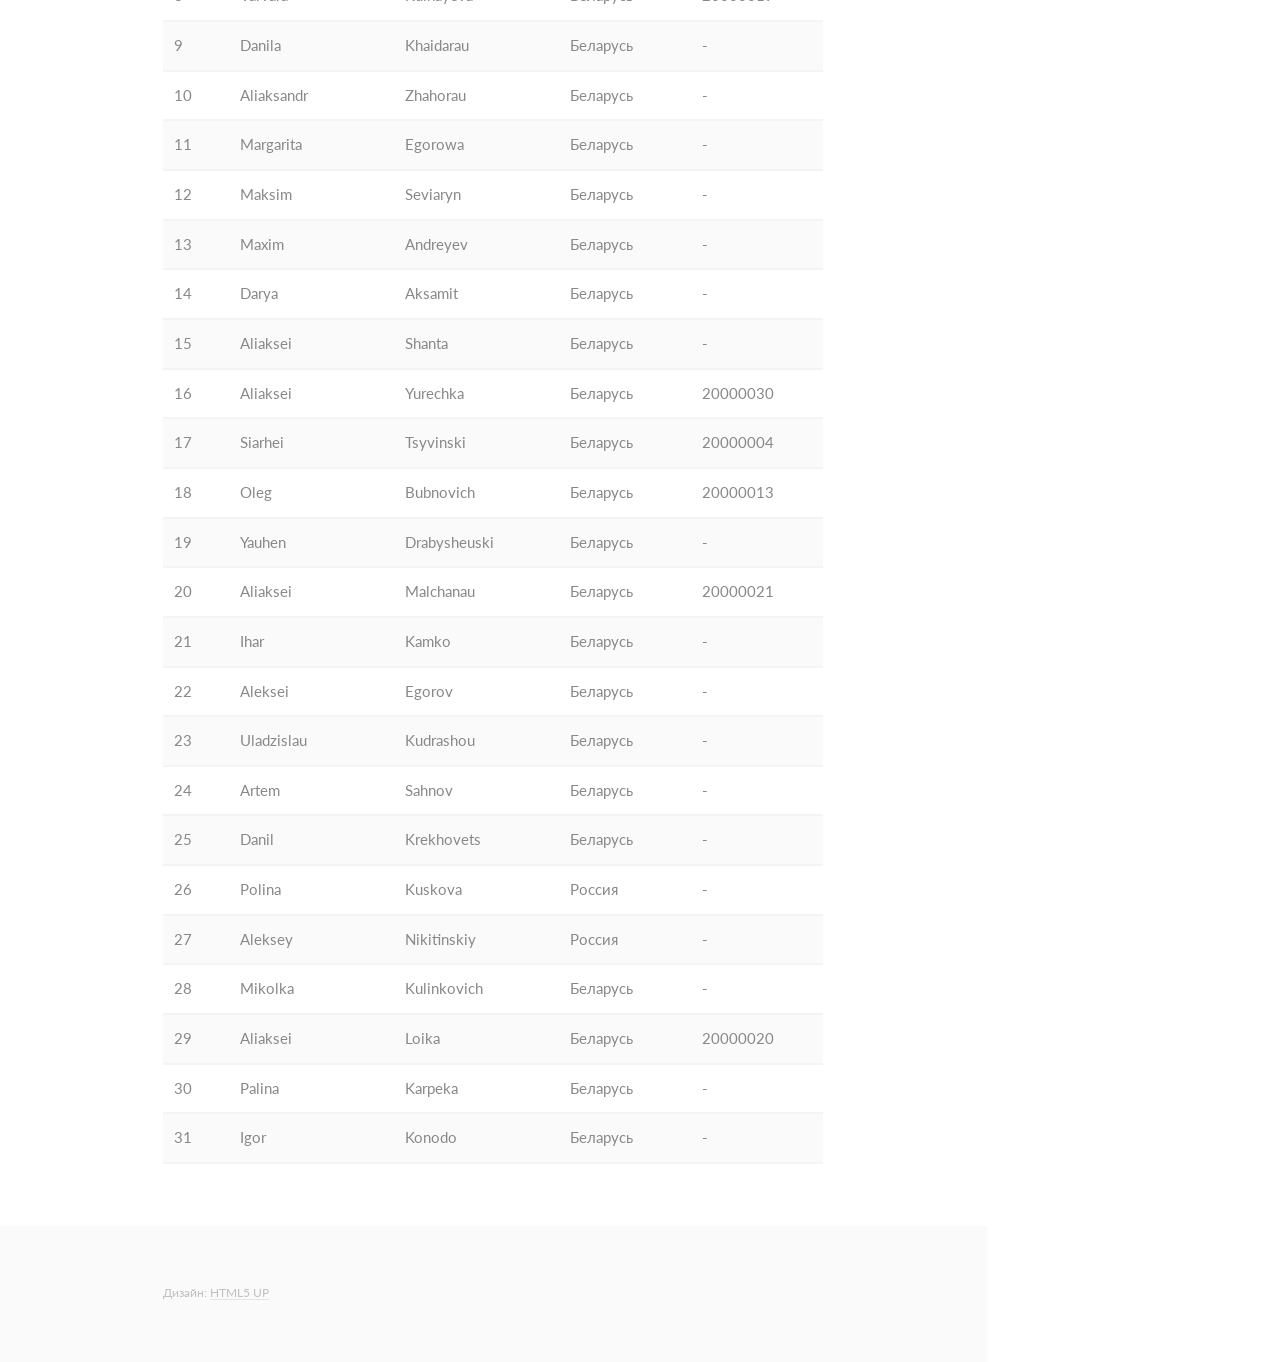
==== commit 936503cf: "Add files via upload" ====
--- a/ru/index.html
+++ b/ru/index.html
@@ -244,7 +244,7 @@
 				<div class="container">
 					<h3>Список участников</h3>
 					<p>Список обновляется ежедневно.</p>
-					<p>Последнее обновление: 04.11.</p>
+					<p>Последнее обновление: 06.11.</p>
 					<h4>Зарегистрированные игроки</h4>
 					<div class="table-wrapper">
 						<table>
@@ -423,18 +423,8 @@
 									<td>Беларусь</td>
 									<td>-</td>
 								</tr>
-								<!--
-							-->
 								<tr>
 									<td>22</td>
-									<td>Volha</td>
-									<td>Krupenka</td>
-									<td>Беларусь</td>
-									<td>-</td>
-								</tr>
-							
-								<tr>
-									<td>23</td>
 									<td>Aleksei</td>
 									<td>Egorov</td>
 									<td>Беларусь</td>
@@ -443,7 +433,7 @@
 								<!--
 							-->
 								<tr>
-									<td>24</td>
+									<td>23</td>
 									<td>Uladzislau</td>
 									<td>Kudrashou</td>
 									<td>Беларусь</td>
@@ -452,7 +442,7 @@
 								<!--
 							-->
 								<tr>
-									<td>25</td>
+									<td>24</td>
 									<td>Artem</td>
 									<td>Sahnov</td>
 									<td>Беларусь</td>
@@ -461,21 +451,21 @@
 								<!--
 							-->
 								<tr>
-									<td>26</td>
+									<td>25</td>
 									<td>Danil</td>
 									<td>Krekhovets</td>
 									<td>Беларусь</td>
 									<td>-</td>
 								</tr>
 								<tr>
-									<td>27</td>
+									<td>26</td>
 									<td>Polina</td>
 									<td>Kuskova</td>
 									<td>Россия</td>
 									<td>-</td>
 								</tr>
 								<tr>
-									<td>28</td>
+									<td>27</td>
 									<td>Aleksey</td>
 									<td>Nikitinskiy</td>
 									<td>Россия</td>
@@ -484,18 +474,32 @@
 								<!--
 							-->
 								<tr>
-									<td>29</td>
+									<td>28</td>
 									<td>Mikolka</td>
 									<td>Kulinkovich</td>
 									<td>Беларусь</td>
 									<td>-</td>
 								</tr>
 								<tr>
-									<td>30</td>
+									<td>29</td>
 									<td>Aliaksei</td>
 									<td>Loika</td>
 									<td>Беларусь</td>
 									<td>20000020</td>
+								</tr>
+								<tr>
+									<td>30</td>
+									<td>Palina</td>
+									<td>Karpeka</td>
+									<td>Беларусь</td>
+									<td>-</td>
+								</tr>
+								<tr>
+									<td>31</td>
+									<td>Igor</td>
+									<td>Konodo</td>
+									<td>Беларусь</td>
+									<td>-</td>
 								</tr>
 							</tbody>
 						</table>
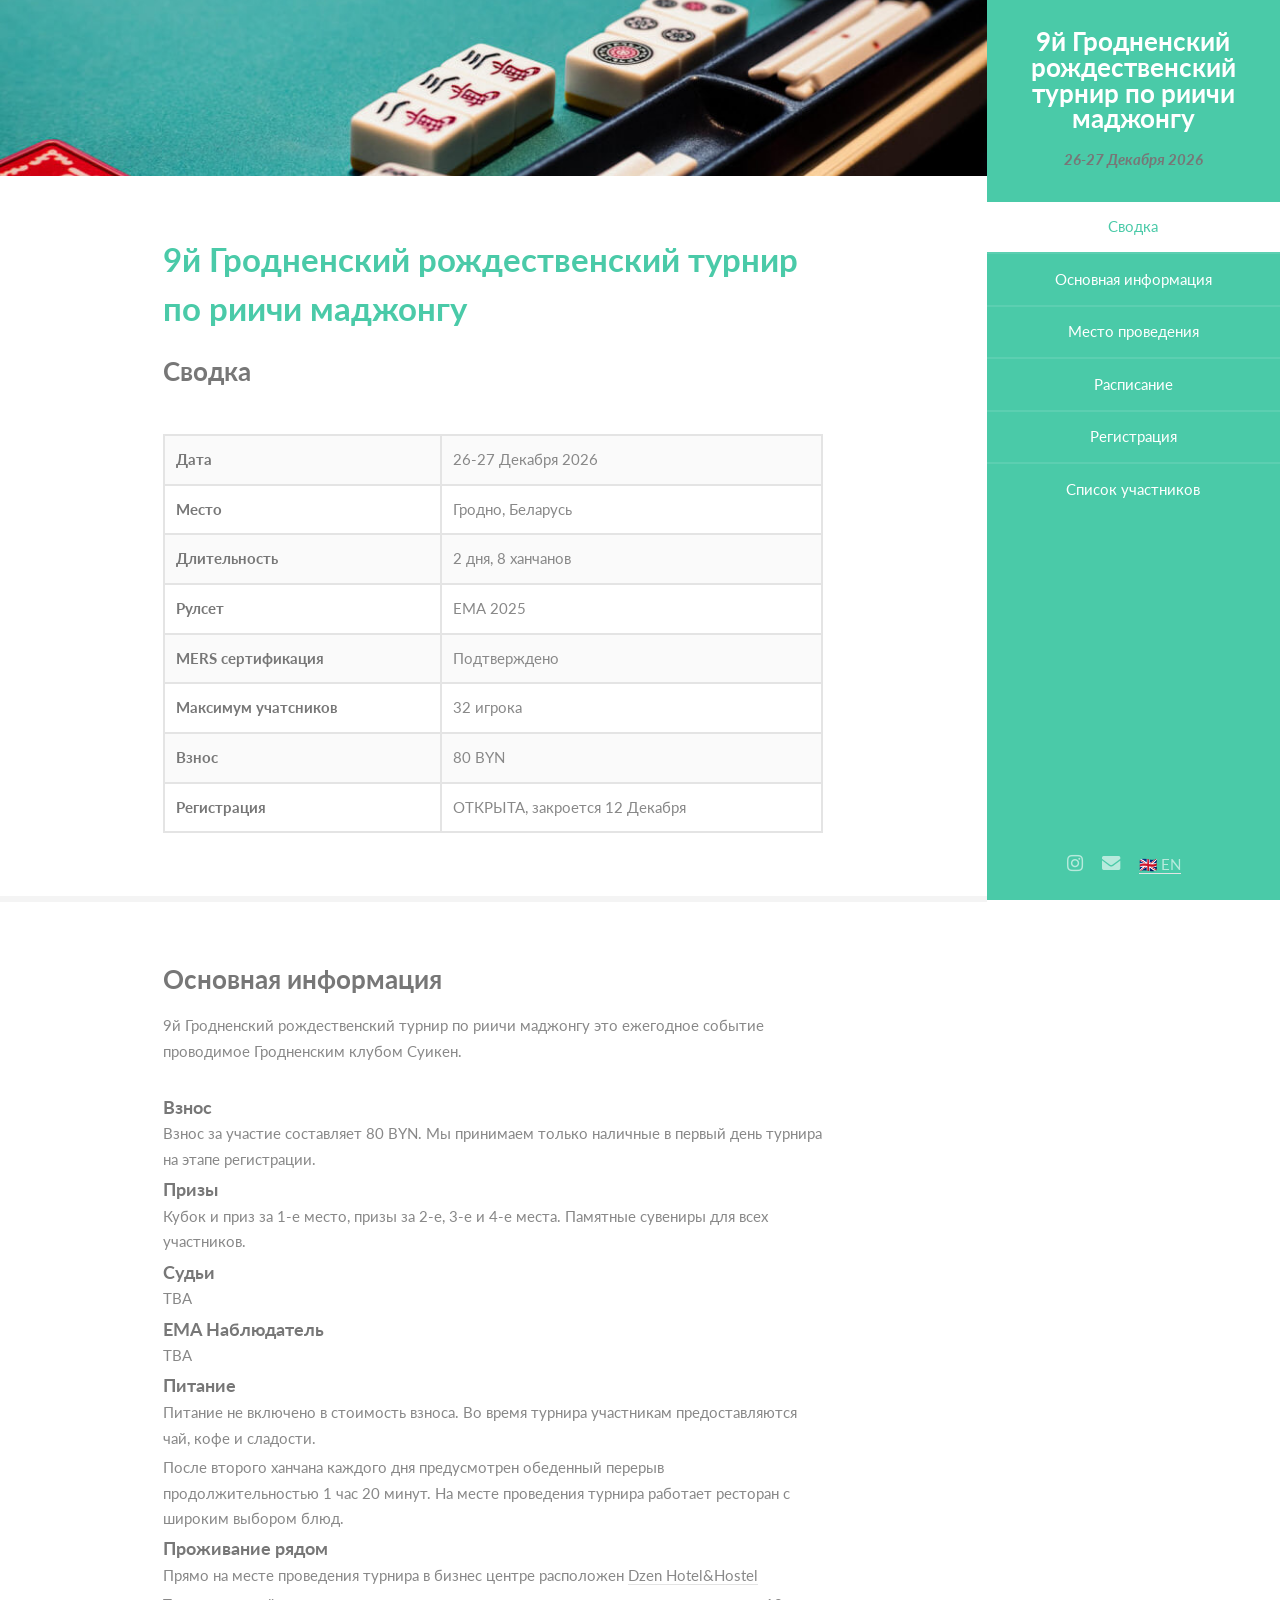
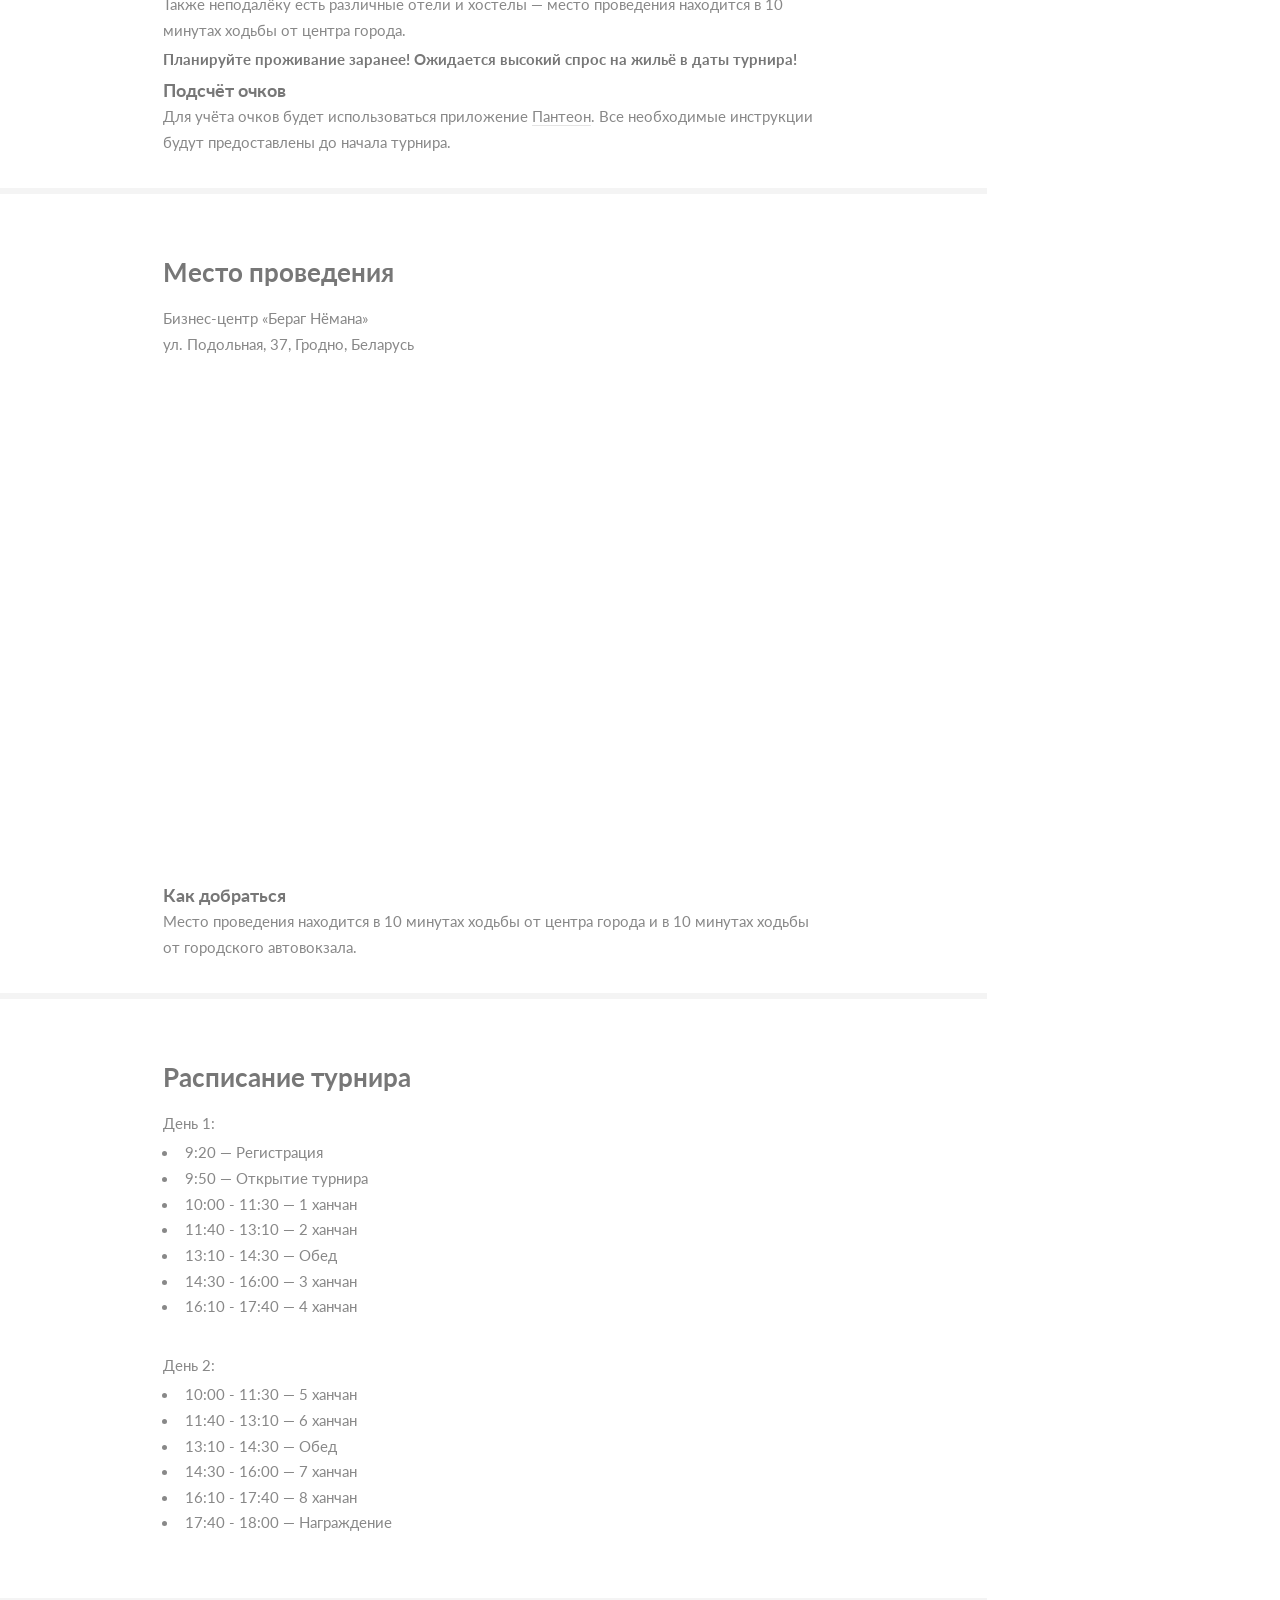
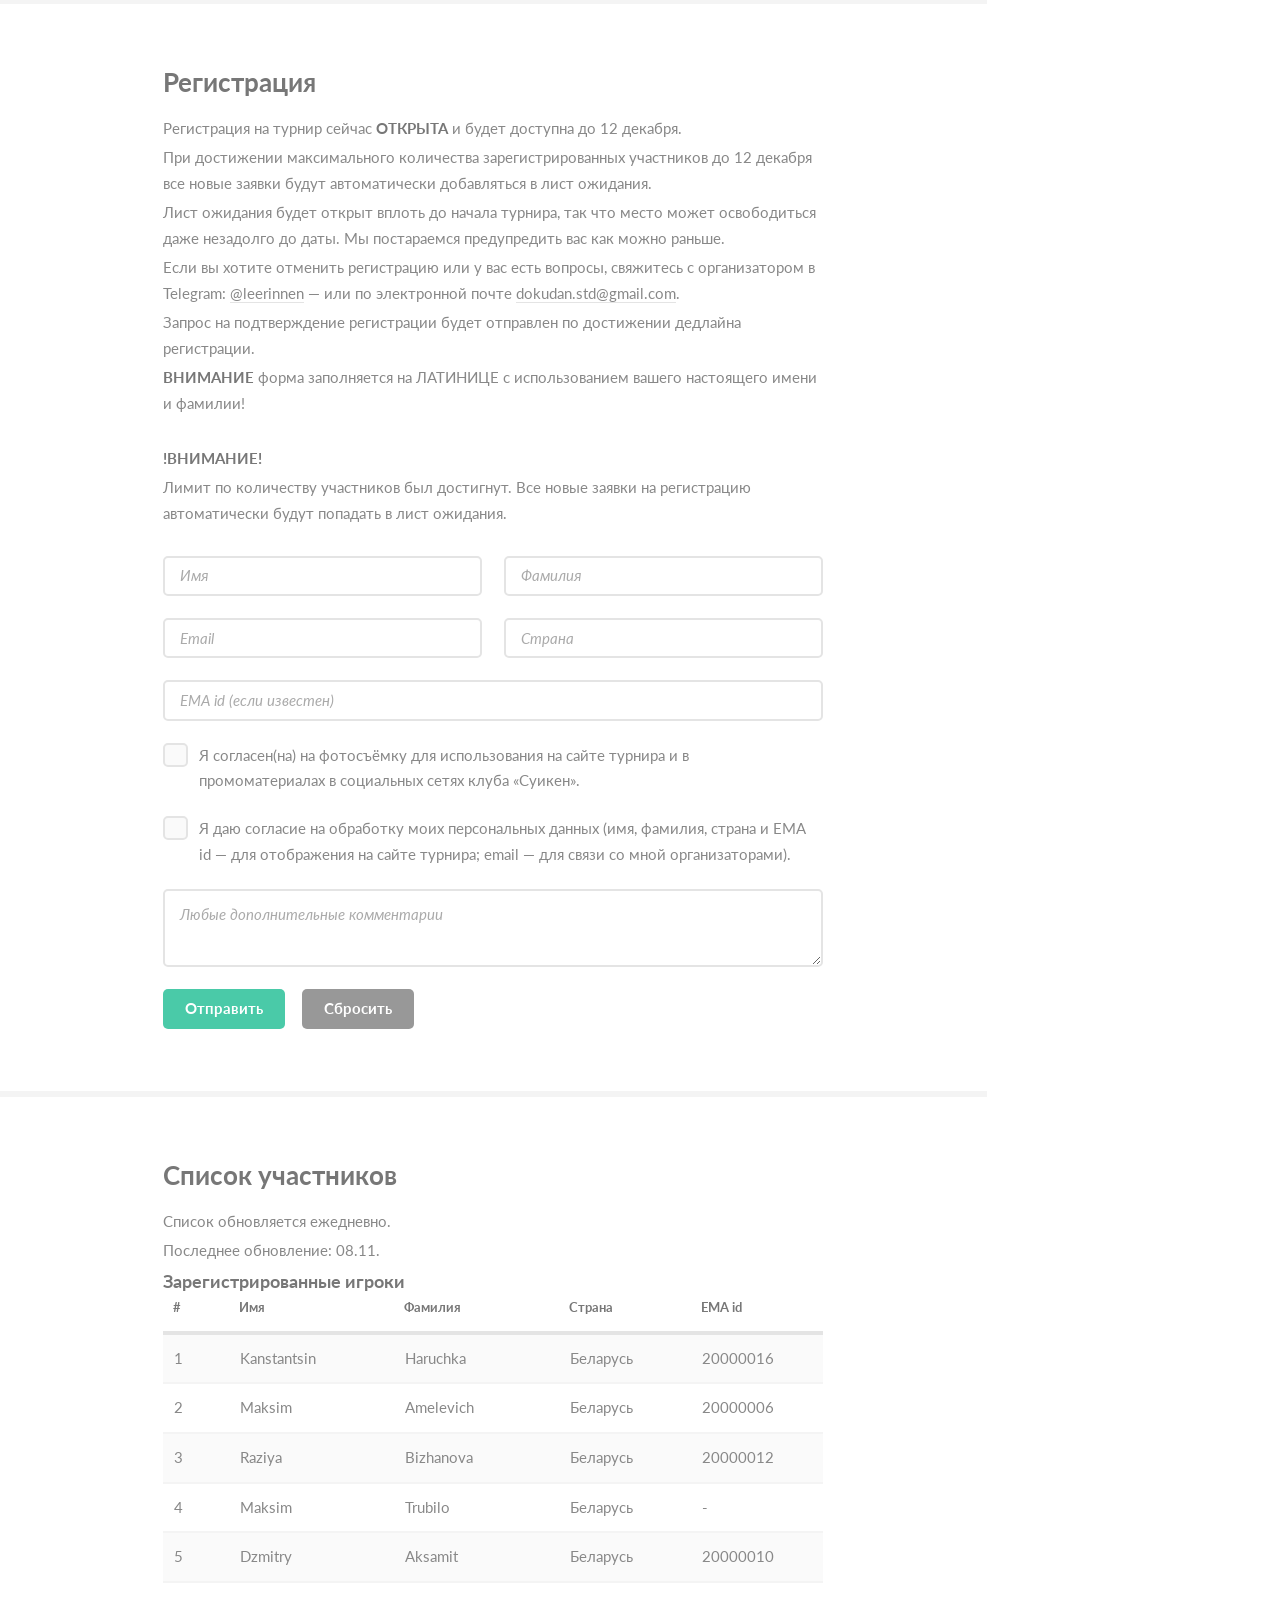
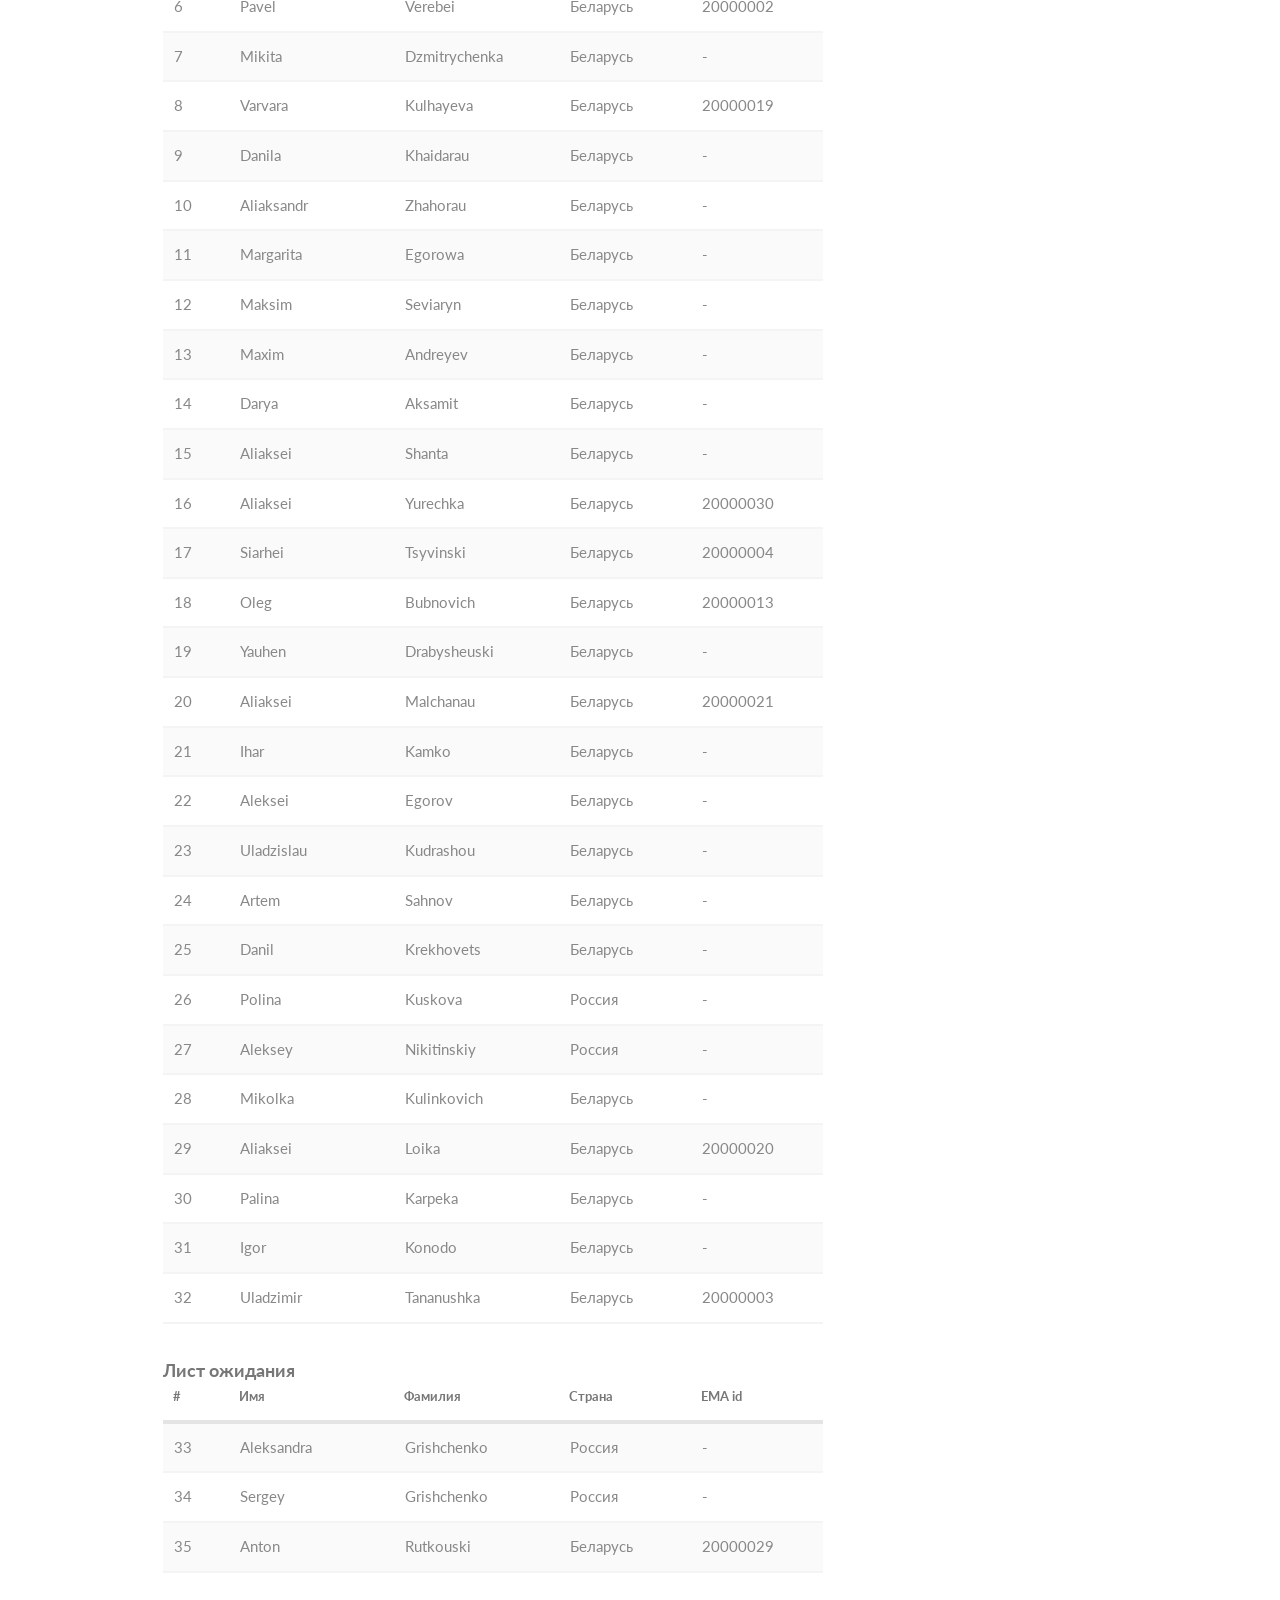
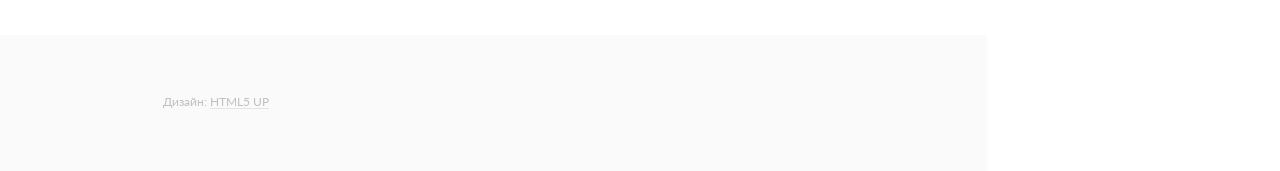
==== commit 7248d92d: "Add files via upload" ====
--- a/ru/index.html
+++ b/ru/index.html
@@ -204,6 +204,9 @@
 					<p>Запрос на подтверждение регистрации будет отправлен по достижении дедлайна регистрации.</p>
 					<p><b>ВНИМАНИЕ</b> форма заполняется на ЛАТИНИЦЕ с использованием вашего настоящего имени и фамилии!</p>
                     <br>
+					<p><b>!ВНИМАНИЕ!</b></p>
+					<p>Лимит по количеству участников был достигнут. Все новые заявки на регистрацию автоматически будут попадать в лист ожидания.</p>
+					<br>
 
 
 
@@ -244,7 +247,7 @@
 				<div class="container">
 					<h3>Список участников</h3>
 					<p>Список обновляется ежедневно.</p>
-					<p>Последнее обновление: 06.11.</p>
+					<p>Последнее обновление: 08.11.</p>
 					<h4>Зарегистрированные игроки</h4>
 					<div class="table-wrapper">
 						<table>
@@ -501,6 +504,57 @@
 									<td>Беларусь</td>
 									<td>-</td>
 								</tr>
+								<tr>
+									<td>32</td>
+									<td>Uladzimir</td>
+									<td>Tananushka</td>
+									<td>Беларусь</td>
+									<td>20000003</td>
+								</tr>
+							</tbody>
+						</table>
+					</div>
+					<h4>Лист ожидания</h4>
+					<div class="table-wrapper">
+						<table>
+							<colgroup>
+								<col style="width: 10%;">
+								<col style="width: 25%;">
+								<col style="width: 25%;">
+								<col style="width: 20%;">
+								<col style="width: 20%;">
+							</colgroup>
+							<thead>
+								<tr>
+									<th>#</th>
+									<th>Имя</th>
+									<th>Фамилия</th>
+									<th>Страна</th>
+									<th>EMA id</th>
+								</tr>
+							</thead>
+							<tbody>
+								<tr>
+									<td>33</td>
+									<td>Aleksandra</td>
+									<td>Grishchenko</td>
+									<td>Россия</td>
+									<td>-</td>
+								</tr>
+								<tr>
+									<td>34</td>
+									<td>Sergey</td>
+									<td>Grishchenko</td>
+									<td>Россия</td>
+									<td>-</td>
+								</tr>
+								<tr>
+									<td>35</td>
+									<td>Anton</td>
+									<td>Rutkouski</td>
+									<td>Беларусь</td>
+									<td>20000029</td>
+								</tr>
 							</tbody>
 						</table>
 					</div>
